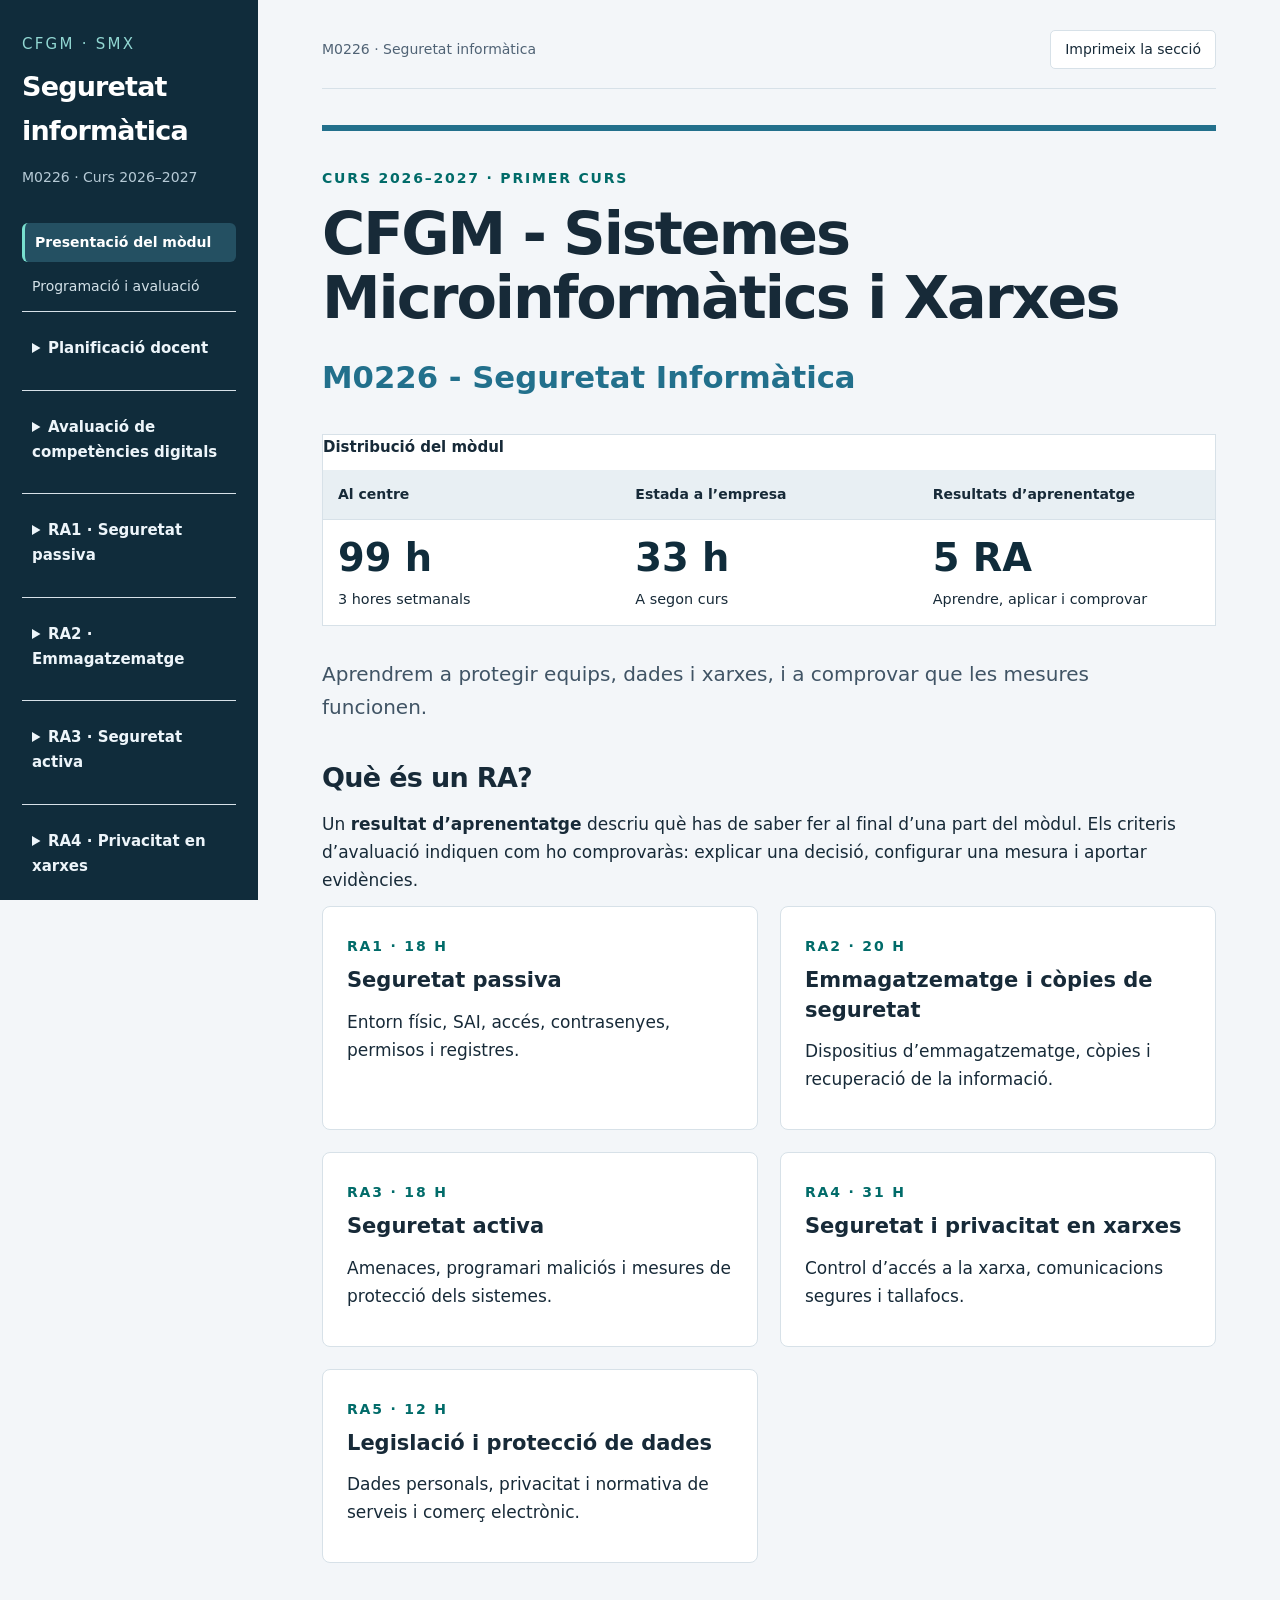
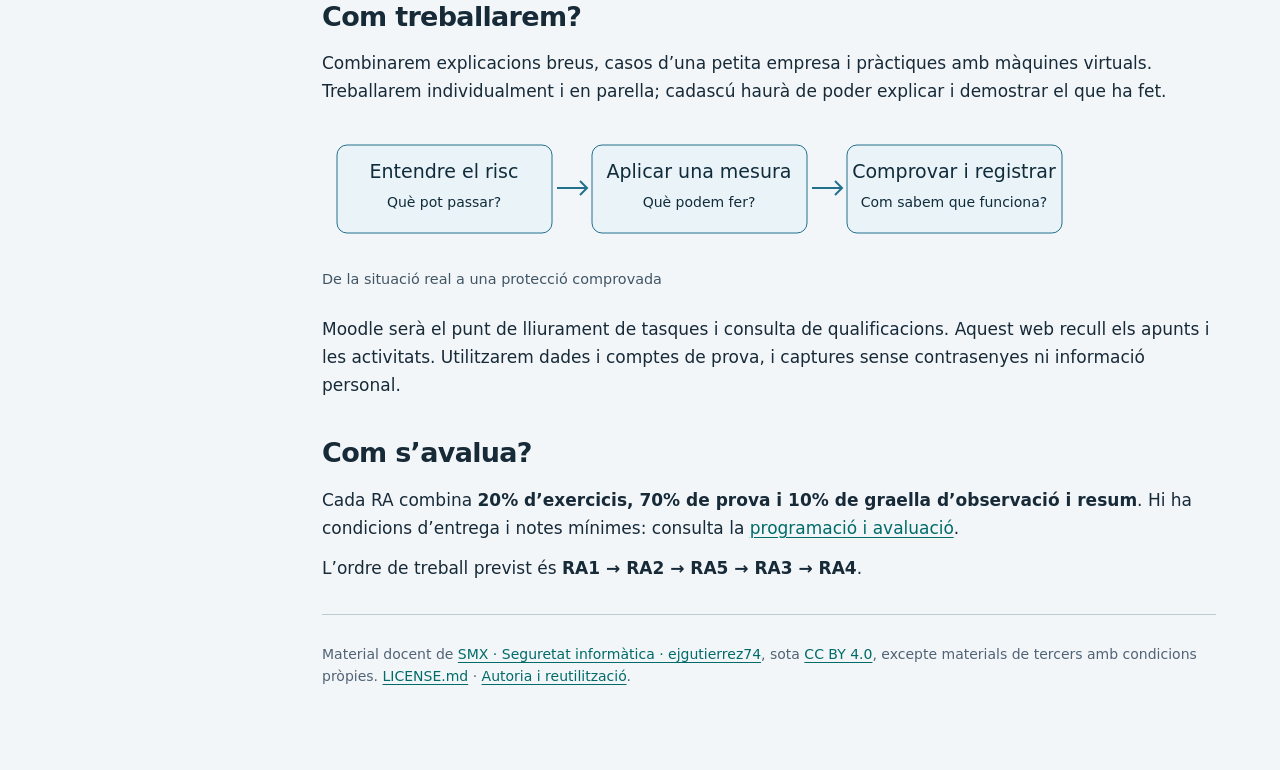
==== index.html @ c8848c9f "Portada CFGM SMX i avaluació de competències digitals amb pestanyes RA1–RA5" ====
<!doctype html>
<html lang="ca">
<head>
<meta charset="utf-8">
<meta name="viewport" content="width=device-width,initial-scale=1">
<title>M0226 · Seguretat informàtica</title>
<meta name="description" content="M0226 · Seguretat informàtica. Apunts, pràctiques i criteris del currículum actual de primer curs de CFGM SMX.">
<link rel="stylesheet" href="style.css">
<link rel="icon" href="data:image/svg+xml,%3Csvg%20xmlns='http://www.w3.org/2000/svg'%20viewBox='0%200%2064%2064'%3E%3Crect%20width='64'%20height='64'%20rx='12'%20fill='%23102c3b'/%3E%3Ctext%20x='32'%20y='43'%20text-anchor='middle'%20font-size='38'%20fill='white'%20font-family='sans-serif'%3ES%3C/text%3E%3C/svg%3E">
</head>
<body data-default-panel="inici">
<a class="skip" href="#inici">Ves al contingut</a><aside><div class="brand">CFGM · SMX<strong>Seguretat<br>informàtica</strong>
</div>
<p>M0226 · Curs 2026–2027</p>
<nav aria-label="Mòdul, resultats d’aprenentatge i continguts"><a href="#inici">Presentació del mòdul</a><a href="#programacio">Programació i avaluació</a><details id="nav-planificacio"><summary>Planificació docent</summary><div class="nav-children"><a href="#planificacio-docent">Visió general</a><a href="#planificacio-ra1">Planificació RA1 · 18 h</a><a href="#planificacio-ra2">Planificació RA2 · 20 h</a><a href="#planificacio-ra3">Planificació RA3 · 18 h</a><a href="#planificacio-ra4">Planificació RA4 · 31 h</a><a href="#planificacio-ra5">Planificació RA5 · 12 h</a></div></details><details id="nav-digital"><summary>Avaluació de competències digitals</summary><div class="nav-children"><a href="#competencia-digital">Criteris i activitats</a><a href="#competencia-digital/digital-ra1">RA1</a><a href="#competencia-digital/digital-ra2">RA2</a><a href="#competencia-digital/digital-ra3">RA3</a><a href="#competencia-digital/digital-ra4">RA4</a><a href="#competencia-digital/digital-ra5">RA5</a></div></details><details id="nav-ra1"><summary>RA1 · Seguretat passiva</summary><div class="nav-children">
<a href="ra1.html#ra1">Presentació del RA1</a><details id="nav-apunts"><summary>Apunts RA1</summary><div class="nav-children">
<a href="ra1.html#teoria">Índex dels apunts</a><a href="ra1.html#teoria/fonaments">01 Fonaments</a><a href="ra1.html#teoria/fisica">02 Entorn físic</a><a href="ra1.html#teoria/sai">03 SAI</a><a href="ra1.html#teoria/acl">04 ACL i permisos</a><a href="ra1.html#teoria/identitat">05 Identitat</a><a href="ra1.html#teoria/contrasenyes">06 Contrasenyes</a><a href="ra1.html#teoria/biometria">07 Biometria</a><a href="ra1.html#teoria/registres">08 Registres</a>
</div></details><a href="ra1.html#practiques">Pràctiques RA1</a><a href="ra1.html#avaluacio">Criteris RA1</a>
</div></details><details id="nav-ra2"><summary>RA2 · Emmagatzematge</summary><div class="nav-children"><a href="ra2.html#ra2">Presentació del RA2</a><details><summary>Apunts RA2</summary><div class="nav-children"><a href="ra2.html#ra2-apunts">Índex dels apunts</a><a href="ra2.html#ra2-apunts/r2-politica">01 Política i dispositius</a><a href="ra2.html#ra2-apunts/r2-xarxa">02 Local i en xarxa</a><a href="ra2.html#ra2-apunts/r2-raid">03 Redundància i distribució</a><a href="ra2.html#ra2-apunts/r2-copies">04 Estratègies de còpia</a><a href="ra2.html#ra2-apunts/r2-rotacio">05 Programació i rotació</a><a href="ra2.html#ra2-apunts/r2-imatges">06 Imatges i restauració</a><a href="ra2.html#ra2-apunts/r2-verificacio">07 Verificació i custòdia</a></div></details><a href="ra2.html#ra2-practiques">Pràctiques RA2</a><a href="ra2.html#ra2-criteris">Criteris RA2</a></div></details><details id="nav-ra3"><summary>RA3 · Seguretat activa</summary><div class="nav-children"><a href="ra3.html#ra3">Presentació del RA3</a><details><summary>Apunts RA3</summary><div class="nav-children"><a href="ra3.html#ra3-apunts">Índex dels apunts</a><a href="ra3.html#ra3-apunts/r3-contingencia">01 Plans de contingència</a><a href="ra3.html#ra3-apunts/r3-malware">02 Virus i malware</a><a href="ra3.html#ra3-apunts/r3-actualitzacions">03 Actualitzacions</a><a href="ra3.html#ra3-apunts/r3-autenticitat">04 Origen i autenticitat</a><a href="ra3.html#ra3-apunts/r3-antimalware">05 Protecció i desinfecció</a><a href="ra3.html#ra3-apunts/r3-recuperacio">06 Recuperació de dades</a><a href="ra3.html#ra3-apunts/r3-signatura">07 Certificats i signatura</a><a href="ra3.html#ra3-apunts/r3-incidencies">08 Documentació i incidències</a></div></details><a href="ra3.html#ra3-practiques">Pràctiques RA3</a><a href="ra3.html#ra3-criteris">Criteris RA3</a></div></details><details id="nav-ra4"><summary>RA4 · Privacitat en xarxes</summary><div class="nav-children"><a href="ra4.html#ra4">Presentació del RA4</a><details><summary>Apunts RA4</summary><div class="nav-children"><a href="ra4.html#ra4-apunts">Índex dels apunts</a><a href="ra4.html#ra4-apunts/r4-privacitat">01 Privacitat i serveis de xarxa</a><a href="ra4.html#ra4-apunts/r4-fraus">02 Enginyeria social, publicitat i correu brossa</a><a href="ra4.html#ra4-apunts/r4-cablejades">03 Protecció de xarxes cablejades</a><a href="ra4.html#ra4-apunts/r4-wifi">04 Seguretat Wi-Fi</a><a href="ra4.html#ra4-apunts/r4-identificacio">05 Certificats i signatura digital</a><a href="ra4.html#ra4-apunts/r4-tallafocs">06 Tallafocs en equips i servidors</a></div></details><a href="ra4.html#ra4-practiques">Pràctiques RA4</a><a href="ra4.html#ra4-criteris">Criteris RA4</a></div></details><details id="nav-ra5"><summary>RA5 · Legislació i dades</summary><div class="nav-children"><a href="ra5.html#ra5">Presentació del RA5</a><details><summary>Apunts RA5</summary><div class="nav-children"><a href="ra5.html#ra5-apunts">Índex dels apunts</a><a href="ra5.html#ra5-apunts/r5-dades">01 Dades personals i legislació</a><a href="ra5.html#ra5-apunts/r5-persones">02 Responsabilitats, accessos i drets</a><a href="ra5.html#ra5-apunts/r5-serveis">03 Webs, comerç i correu electrònic</a><a href="ra5.html#ra5-apunts/r5-gestio">04 Normes i gestió de la seguretat</a></div></details><a href="ra5.html#ra5-practiques">Pràctiques RA5</a><a href="ra5.html#ra5-criteris">Criteris RA5</a></div></details><a href="#professorat">Professorat · Accés privat</a><a href="#fonts">Fonts</a></nav><div class="nav-foot">M0226 · 99 h al centre + 33 h a l’empresa<br>RA1 · 18 hores<br>RA2 · 20 hores<br><br>Material de preparació docent</div></aside><main id="main"><div class="topline">
<span>M0226 · Seguretat informàtica</span><button id="print" class="print">Imprimeix la secció</button>
</div>
<section class="panel active" id="inici" data-title="Presentació del mòdul"><div class="course-cover"><p class="eyebrow">Curs 2026–2027 · Primer curs</p><h1>CFGM - Sistemes Microinformàtics i Xarxes</h1><p class="course-module">M0226 - Seguretat Informàtica</p><div class="table-wrap"><table class="course-hours"><caption>Distribució del mòdul</caption><thead><tr><th scope="col">Al centre</th><th scope="col">Estada a l’empresa</th><th scope="col">Resultats d’aprenentatge</th></tr></thead><tbody><tr><td><strong>99 h</strong><span>3 hores setmanals</span></td><td><strong>33 h</strong><span>A segon curs</span></td><td><strong>5 RA</strong><span>Aprendre, aplicar i comprovar</span></td></tr></tbody></table></div></div><p class="lead">Aprendrem a protegir equips, dades i xarxes, i a comprovar que les mesures funcionen.</p><h2>Què és un RA?</h2>
<p>Un <strong>resultat d’aprenentatge</strong> descriu què has de saber fer al final d’una part del mòdul. Els criteris d’avaluació indiquen com ho comprovaràs: explicar una decisió, configurar una mesura i aportar evidències.</p>
<div class="grid">
<a class="card ra-card" href="ra1.html#ra1"><span class="eyebrow">RA1 · 18 h</span><h3>Seguretat passiva</h3>
<p>Entorn físic, SAI, accés, contrasenyes, permisos i registres.</p></a><a class="card ra-card" href="ra2.html#ra2"><span class="eyebrow">RA2 · 20 h</span><h3>Emmagatzematge i còpies de seguretat</h3>
<p>Dispositius d’emmagatzematge, còpies i recuperació de la informació.</p></a><a class="card ra-card" href="ra3.html#ra3"><span class="eyebrow">RA3 · 18 h</span><h3>Seguretat activa</h3>
<p>Amenaces, programari maliciós i mesures de protecció dels sistemes.</p></a><a class="card ra-card" href="ra4.html#ra4"><span class="eyebrow">RA4 · 31 h</span><h3>Seguretat i privacitat en xarxes</h3>
<p>Control d’accés a la xarxa, comunicacions segures i tallafocs.</p></a><a class="card ra-card" href="ra5.html#ra5"><span class="eyebrow">RA5 · 12 h</span><h3>Legislació i protecció de dades</h3>
<p>Dades personals, privacitat i normativa de serveis i comerç electrònic.</p></a>
</div>
<h2>Com treballarem?</h2>
<p>Combinarem explicacions breus, casos d’una petita empresa i pràctiques amb màquines virtuals. Treballarem individualment i en parella; cadascú haurà de poder explicar i demostrar el que ha fet.</p>
<figure class="scheme"><svg viewbox="0 0 760 130" role="img" aria-label="De la situació real a una protecció comprovada"><title>De la situació real a una protecció comprovada</title>
<rect x="15" y="15" width="215" height="88" rx="10" fill="#eaf3f8" stroke="#22708c"></rect><text x="122" y="48" text-anchor="middle" font-size="19" fill="#102c3b">Entendre el risc</text><text x="122" y="77" text-anchor="middle" font-size="14" fill="#102c3b">Què pot passar?</text><path d="M235 58h30m-7-7 7 7-7 7" fill="none" stroke="#22708c" stroke-width="2"></path><rect x="270" y="15" width="215" height="88" rx="10" fill="#eaf3f8" stroke="#22708c"></rect><text x="377" y="48" text-anchor="middle" font-size="19" fill="#102c3b">Aplicar una mesura</text><text x="377" y="77" text-anchor="middle" font-size="14" fill="#102c3b">Què podem fer?</text><path d="M490 58h30m-7-7 7 7-7 7" fill="none" stroke="#22708c" stroke-width="2"></path><rect x="525" y="15" width="215" height="88" rx="10" fill="#eaf3f8" stroke="#22708c"></rect><text x="632" y="48" text-anchor="middle" font-size="19" fill="#102c3b">Comprovar i registrar</text><text x="632" y="77" text-anchor="middle" font-size="14" fill="#102c3b">Com sabem que funciona?</text></svg><figcaption>De la situació real a una protecció comprovada</figcaption></figure><p>Moodle serà el punt de lliurament de tasques i consulta de qualificacions. Aquest web recull els apunts i les activitats. Utilitzarem dades i comptes de prova, i captures sense contrasenyes ni informació personal.</p>
<h2>Com s’avalua?</h2>
<p>Cada RA combina <strong>20% d’exercicis, 70% de prova i 10% de graella d’observació i resum</strong>. Hi ha condicions d’entrega i notes mínimes: consulta la <a href="#programacio">programació i avaluació</a>.</p>
<p>L’ordre de treball previst és <strong>RA1 → RA2 → RA5 → RA3 → RA4</strong>.</p></section><section class="panel" id="programacio" data-title="Programació i avaluació"><div class="eyebrow">M0226 · Seguretat informàtica</div>
<h1>Programació i avaluació</h1>
<p class="lead">Guia de funcionament i avaluació del curs 2026–2027, basada en la programació facilitada pel professorat.</p>
<p class="notice"><strong>Ordre de realització del mòdul:</strong> RA1 → RA2 → RA5 → RA3 → RA4.</p><h2>Distribució del mòdul</h2>
<div class="table-wrap"><table>
<thead><tr>
<th>RA</th>
<th>Contingut</th>
<th>Hores al centre</th>
</tr></thead>
<tbody>
<tr>
<td>RA1</td>
<td>Seguretat passiva</td>
<td>18</td>
</tr>
<tr>
<td>RA2</td>
<td>Emmagatzematge i còpies de seguretat</td>
<td>20</td>
</tr>
<tr>
<td>RA3</td>
<td>Seguretat activa</td>
<td>18</td>
</tr>
<tr>
<td>RA4</td>
<td>Seguretat i privacitat en xarxes</td>
<td>31</td>
</tr>
<tr>
<td>RA5</td>
<td>Legislació i protecció de dades</td>
<td>12</td>
</tr>
</tbody>
</table></div>
<p>Total: <strong>99 hores al centre + 33 hores a l’empresa = 132 hores</strong>.</p>
<div id="programacio-ra-curriculum"><h2>Resultats d’aprenentatge, criteris d’avaluació i continguts</h2><p>Selecciona un RA per consultar-ne el nom complet, els criteris d’avaluació i els continguts. Es mostra un RA cada vegada.</p><div class="toc" role="tablist" aria-label="Resultat d’aprenentatge"><a href="#programacio/programacio-ra1" id="programacio-tab-ra1" role="tab" aria-controls="programacio-ra1" aria-selected="true">RA1</a><a href="#programacio/programacio-ra2" id="programacio-tab-ra2" role="tab" aria-controls="programacio-ra2" aria-selected="false">RA2</a><a href="#programacio/programacio-ra3" id="programacio-tab-ra3" role="tab" aria-controls="programacio-ra3" aria-selected="false">RA3</a><a href="#programacio/programacio-ra4" id="programacio-tab-ra4" role="tab" aria-controls="programacio-ra4" aria-selected="false">RA4</a><a href="#programacio/programacio-ra5" id="programacio-tab-ra5" role="tab" aria-controls="programacio-ra5" aria-selected="false">RA5</a></div><article id="programacio-ra1" role="tabpanel" aria-labelledby="programacio-tab-ra1"><h3>RA1. Aplica mesures de seguretat passiva en sistemes informàtics descrivint característiques d'entorns i relacionant-les amb les seves necessitats.</h3><h4>Criteris d’avaluació</h4><ol class="ca-letter-list"><li><strong>1.a </strong>Valora la importància de mantenir la informació segura.</li><li><strong>1.b </strong>Descriu les diferències entre seguretat física i lògica.</li><li><strong>1.c </strong>Defineix les característiques de la ubicació física i condicions ambientals dels equips i servidors.</li><li><strong>1.d </strong>Identifica la necessitat de protegir físicament els sistemes informàtics.</li><li><strong>1.e </strong>Verifica el funcionament dels sistemes d'alimentació ininterrompuda.</li><li><strong>1.f </strong>Selecciona els punts d'aplicació dels sistemes d'alimentació ininterrompuda.</li><li><strong>1.g </strong>Esquematitza les característiques d'una política de seguretat basada en llistes de control d'accés.</li><li><strong>1.h </strong>Valora la importància d'establir una política de contrasenyes.</li><li><strong>1.i </strong>Valora els avantatges que suposa la utilització de sistemes biomètrics.</li><li class="digital-ca"><strong>*1.k · Aplica els procediments establerts en la competència digital A4C1 (4.1 Protegir els dispositius)</strong> utilitzant els equipaments, eines i aplicacions informàtiques adients, amb criteris de qualitat.</li><li class="digital-ca"><strong>*1.l · Aplica els procediments establerts en la competència digital A4C2 (4.2 Protegir les dades personals i la privacitat)</strong> utilitzant els equipaments, eines i aplicacions informàtiques adients, amb criteris de qualitat.</li></ol><h4>Continguts</h4><p><strong>1.Aplicació de mesures de seguretat passiva:</strong></p><ul class="curriculum-contents"><li>1.1 Ubicació física i condicions ambientals dels equips i servidors.</li><li>1.2 Protecció física dels sistemes informàtics.</li><li>1.3 Els sistemes d’alimentació ininterrompuda.</li><li>1.4 Aplicació dels sistemes d’alimentació ininterrompuda.</li><li>1.5 Polítiques de seguretat basades en llistes de control d’accés.</li><li>1.6 Polítiques de contrasenyes; sistemes biomètrics.</li><li>1.7 Mecanismes de seguretat d’accés al sistema.</li><li>1.8 Permisos i drets d’usuaris.</li><li>1.9 Gestió de l’inventari dels registres d’usuaris, incidències i alarmes.</li></ul></article><article id="programacio-ra2" hidden="hidden" role="tabpanel" aria-labelledby="programacio-tab-ra2"><h3>RA2. Gestiona dispositius d'emmagatzematge descrivint els procediments efectuats i aplicant tècniques per assegurar la integritat de la informació.</h3><h4>Criteris d’avaluació</h4><ol class="ca-letter-list"><li><strong>2.a </strong>Interpreta la documentació tècnica relativa a la política d'emmagatzematge.</li><li><strong>2.b </strong>Té en compte factors inherents a l'emmagatzematge de la informació (rendiment, disponibilitat, accessibilitat, entre d’altres)..</li><li><strong>2.c </strong>Classifica i enumera els principals mètodes d'emmagatzematge inclosos els sistemes d'emmagatzematge en xarxa.</li><li><strong>2.d </strong>Descriu les tecnologies d'emmagatzematge redundant i distribuït.</li><li><strong>2.e </strong>Selecciona estratègies per a la realització de còpies de seguretat.</li><li><strong>2.f </strong>Té en compte la freqüència i l'esquema de rotació.</li><li><strong>2.g </strong>Realitza còpies de seguretat amb diferents estratègies.</li><li><strong>2.h </strong>Identifica les característiques dels mitjans d'emmagatzematge remots i extraïbles.</li><li><strong>2.i </strong>Utilitza mitjans d'emmagatzematge remots i extraïbles.</li><li><strong>2.j </strong>Crea i restaura imatges de suport de sistemes en funcionament.</li><li class="digital-ca"><strong>*2.k · Aplica els procediments establerts en la competència digital A3C3 (3.3 Copyright i llicències)</strong> utilitzant els equipaments, eines i aplicacions informàtiques adients, amb criteris de qualitat</li></ol><h4>Continguts</h4><p><strong>2. Gestió de dispositius d’emmagatzematge</strong></p><ul class="curriculum-contents"><li>2.1 Emmagatzematge de la informació: paràmetres de configuració, rendiment, disponibilitat, accessibilitat.</li><li>2.2 Mètodes d’emmagatzematge locals i en xarxa.</li><li>2.3 Tecnologies d’emmagatzematge redundant i distribuït.</li><li>2.4 Programació temporal de còpies de seguretat seguint esquemes de rotació.</li><li>2.5 Realització de còpies de seguretat seguint diverses estratègies.</li><li>2.6 Utilització de suports d’emmagatzematge remots i extraïbles.</li><li>2.7 Creació i restauració de còpies de seguretat.</li><li>2.8 Aplicació de procediments de mesura de rendiment, de verificació i de detecció d’anomalies.</li><li>2.9 Custòdia de suports d’emmagatzematge.</li></ul></article><article id="programacio-ra3" hidden="hidden" role="tabpanel" aria-labelledby="programacio-tab-ra3"><h3>RA3. Aplica mecanismes de seguretat activa descrivint-ne les característiques i relacionant-les amb les necessitats d'ús del sistema informàtic.</h3><h4>Criteris d’avaluació</h4><ol class="ca-letter-list"><li><strong>3.a </strong>Segueix plans de contingència per actuar davant fallades de seguretat.</li><li><strong>3.b </strong>Classifica els principals tipus de programari maliciós.</li><li><strong>3.c </strong>Realitza actualitzacions periòdiques dels sistemes per a corregir possibles vulnerabilitats.</li><li><strong>3.d </strong>Verifica l'origen i l'autenticitat de les aplicacions que s'instal·len en els sistemes.</li><li><strong>3.e </strong>Instal·la, prova i actualitza aplicacions específiques per a la detecció i eliminació de programari maliciós.</li><li><strong>3.f </strong>Aplica tècniques de recuperació de dades.</li><li class="digital-ca"><strong>*3.g · Aplica els procediments establerts en la competència digital A2C3 (2.3 Compromís ciutadà en tecnologies digitals)</strong> utilitzant els equipaments, eines i aplicacions informàtiques adients, amb criteris de qualitat.</li></ol><h4>Continguts</h4><p><strong>3. Aplicació de mecanismes de seguretat activa</strong></p><ul class="curriculum-contents"><li>3.1 Fallades de seguretat: plans de contingència.</li><li>3.2 Virus i programes maliciosos.</li><li>3.3 Utilització de mecanismes per a la verificació de l’origen i l’autenticitat d’aplicacions.</li><li>3.4 Instal·lació, prova, utilització, actualització i automatització d’eines per a la protecció i desinfecció contra programari maliciós.</li><li>3.5 Utilització de tècniques de recuperació de dades.</li><li>3.6 Sistemes d’identificació: signatura electrònica, certificat digital.</li><li>3.7 Obtenció d’identificacions digitals; utilització de signatura electrònica, especialment en documents i de missatgeria electrònica, seguint la documentació que descriu els procediments.</li><li>3.8 Interpretació i utilització com a ajuda de documentació tècnica.</li><li>3.9 Detecció i resolució d’incidències seguint les instruccions pertinents.</li><li>3.10 Documentació de les incidències de seguretat.</li></ul></article><article id="programacio-ra4" hidden="hidden" role="tabpanel" aria-labelledby="programacio-tab-ra4"><h3>RA4. Assegura la privadesa de la informació transmesa en xarxes informàtiques descrivint vulnerabilitats i instal·lant programari específic.</h3><h4>Criteris d’avaluació</h4><ol class="ca-letter-list"><li><strong>4.a </strong>Identifica la necessitat d'inventariar i controlar els serveis de xarxa.</li><li><strong>4.b </strong>Contrasta la incidència de les tècniques d'enginyeria social en els fraus informàtics i robatoris d'informació.</li><li><strong>4.c </strong>Dedueix la importància de minimitzar el volum de trànsit generat per la publicitat i el correu brossa.</li><li><strong>4.d </strong>Aplica mesures per evitar el monitoratge de xarxes cablejades.</li><li><strong>4.e </strong>Classifica i valora les propietats de seguretat dels protocols usats en xarxes sense fils.</li><li><strong>4.f </strong>Descriu sistemes d'identificació com la signatura electrònica, certificat digital, entre altres.</li><li><strong>4.g </strong>Utilitza sistemes d'identificació com la signatura electrònica, certificat digital, entre altres.</li><li><strong>4.h </strong>Instal·la i configura un tallafocs en un equip o servidor.</li></ol><h4>Continguts</h4><p><strong>4. Assegurament de la privacitat:</strong></p><ul class="curriculum-contents"><li>4.1 Mètodes per a assegurar la privacitat de la informació transmesa.</li><li>4.2 Fraus informàtics i robatoris d'informació.</li><li>4.3 Control del monitoratge en xarxes cablejades.</li><li>4.4 Seguretat en xarxes sense fils.</li><li>4.5 Sistemes d'identificació: signatura electrònica, certificats digitals i altres.</li><li>4.6 Tallafocs en equips i servidors.</li></ul></article><article id="programacio-ra5" hidden="hidden" role="tabpanel" aria-labelledby="programacio-tab-ra5"><h3>RA5. Reconeix la legislació i normativa sobre seguretat i protecció de dades analitzant-ne les repercussions de l’incompliment.</h3><h4>Criteris d’avaluació</h4><ol class="ca-letter-list"><li><strong>5.a </strong>Descriu la legislació sobre protecció de dades de caràcter personal.</li><li><strong>5.b </strong>Determina la necessitat de controlar l'accés a la informació personal emmagatzemada.</li><li><strong>5.c </strong>Identifica les figures legals que intervenen en el tractament i manteniment dels fitxers de dades.</li><li><strong>5.d </strong>Contrasta l'obligació de posar a disposició de les persones les dades personals que els concerneixen.</li><li><strong>5.e </strong>Descriu la legislació actual sobre els serveis de la societat de la informació i comerç electrònic.</li><li><strong>5.f </strong>Contrasta les normes sobre gestió de seguretat de la informació.</li><li class="digital-ca"><strong>*5.g · Aplica els procediments establerts en la competència digital A2C5 (2.5 Netiquette)</strong> utilitzant els equipaments, eines i aplicacions informàtiques adients, amb criteris de qualitat.</li><li class="digital-ca"><strong>*5.h · Aplica els procediments establerts en la competència digital A2C6 (2.6 Gestió de la identitat digital)</strong> utilitzant els equipaments, eines i aplicacions informàtiques adients, amb criteris de qualitat.</li></ol><h4>Continguts</h4><p><strong>5. Compliment de la legislació i de les normes sobre seguretat:</strong></p><ul class="curriculum-contents"><li>5.1 Legislació sobre protecció de dades.</li><li>5.2 Legislació sobre els serveis de la societat de la informació i correu electrònic.</li></ul></article><p class="small">Els criteris marcats amb * corresponen a competències digitals de centre. Consulta també <a href="#competencia-digital">Avaluació de competències digitals</a>.</p></div><div id="programacio-competencies-digitals"><h2>Avaluació de competències digitals</h2><p>Aquestes activitats serveixen per avaluar les competències digitals dels alumnes. Els criteris amb * es mantenen dins de cada RA i es recullen també aquí per explicar quin aspecte de la competència digital treballem.</p><div class="digital-criterion"><p><strong>*1.k · Aplica els procediments establerts en la competència digital A4C1 (4.1 Protegir els dispositius)</strong> utilitzant els equipaments, eines i aplicacions informàtiques adients, amb criteris de qualitat.</p><p>Treballem i avaluem la competència digital <strong>4.1 Protegir els dispositius</strong>.</p></div><div class="digital-criterion"><p><strong>*1.l · Aplica els procediments establerts en la competència digital A4C2 (4.2 Protegir les dades personals i la privacitat)</strong> utilitzant els equipaments, eines i aplicacions informàtiques adients, amb criteris de qualitat.</p><p>Treballem i avaluem la competència digital <strong>4.2 Protegir les dades personals i la privacitat</strong>.</p></div><div class="digital-criterion"><p><strong>*2.k · Aplica els procediments establerts en la competència digital A3C3 (3.3 Copyright i llicències)</strong> utilitzant els equipaments, eines i aplicacions informàtiques adients, amb criteris de qualitat</p><p>Treballem i avaluem la competència digital <strong>3.3 Copyright i llicències</strong>.</p></div><div class="digital-criterion"><p><strong>*3.g · Aplica els procediments establerts en la competència digital A2C3 (2.3 Compromís ciutadà en tecnologies digitals)</strong> utilitzant els equipaments, eines i aplicacions informàtiques adients, amb criteris de qualitat.</p><p>Treballem i avaluem la competència digital <strong>2.3 Compromís ciutadà en tecnologies digitals</strong>.</p></div><div class="digital-criterion"><p><strong>*5.g · Aplica els procediments establerts en la competència digital A2C5 (2.5 Netiquette)</strong> utilitzant els equipaments, eines i aplicacions informàtiques adients, amb criteris de qualitat.</p><p>Treballem i avaluem la competència digital <strong>2.5 Netiquette</strong>.</p></div><div class="digital-criterion"><p><strong>*5.h · Aplica els procediments establerts en la competència digital A2C6 (2.6 Gestió de la identitat digital)</strong> utilitzant els equipaments, eines i aplicacions informàtiques adients, amb criteris de qualitat.</p><p>Treballem i avaluem la competència digital <strong>2.6 Gestió de la identitat digital</strong>.</p></div><p>Consulta les <a href="#competencia-digital">activitats, els lliuraments i les evidències de competència digital</a>.</p></div><h2>Qualificació de cada RA</h2>
<div class="table-wrap"><table>
<thead><tr>
<th>Instrument</th>
<th>Pes</th>
<th>Què inclou</th>
</tr></thead>
<tbody>
<tr>
<td>Pt · Exercicis</td>
<td>20%</td>
<td>Recull de treballs teòrics i pràctics; tots amb el mateix pes dins Pt.</td>
</tr>
<tr>
<td>Pe · Prova</td>
<td>70%</td>
<td>Prova escrita o escrita-pràctica del RA.</td>
</tr>
<tr>
<td>Gr · Graella i resum</td>
<td>10%</td>
<td>Observació del treball i resum-esquema manuscrit.</td>
</tr>
</tbody>
</table></div>
<div class="formula">Nota del RA = 0,20 × Pt + 0,70 × Pe + 0,10 × Gr</div>
<h3>Condicions per aprovar</h3>
<ul>
<li>La nota del RA ha de ser igual o superior a <strong>5</strong>.</li>
<li>La prova Pe ha de tenir una nota mínima de <strong>4</strong>. Si és inferior, la nota del RA és la mitjana calculada amb un màxim de 4.</li>
<li>
<strong>Totes les tasques són obligatòries.</strong> Si falta qualsevol tasca, la nota màxima del RA és 4.</li>
<li>Els retards injustificats repercuteixen en la graella d’observació.</li>
</ul>
<h3>Resum abans de l’examen</h3>
<p>Per poder fer la prova, cal lliurar abans o el mateix dia un resum-esquema <strong>fet a mà</strong>: com a mínim una cara d’un full i com a màxim les dues cares. El lliurament no implica que es pugui consultar durant l’examen.</p>
<h3>Dos exemples de nota</h3>
<p>Amb Pt = 8, Pe = 6 i Gr = 7: 1,6 + 4,2 + 0,7 = <strong>6,5</strong>, si s’han lliurat totes les tasques. Amb Pt = 9, Pe = 3 i Gr = 9: la mitjana seria 4,8, però la nota queda en <strong>4</strong> perquè Pe és inferior a 4.</p>
<h3>Treball propi</h3>
<p>Les còpies parcials o totals, inclòs l’ús d’IA sense autorització expressa del docent, fan que l’activitat no se superi, d’acord amb la programació. Cal poder explicar els procediments i els resultats lliurats.</p>
<div id="programacio-notes-modul"><h2>Nota final i nota provisional del mòdul</h2><h3>Nota final del mòdul</h3><p class="small">Q significa qualificació; Q<sub>empresa</sub> és la nota de l’estada a l’empresa.</p><p>La nota final incorpora els cinc RA i l’estada a l’empresa, que es farà a <strong>segon curs</strong>. Per superar el mòdul cal tenir <strong>tots els RA i l’estada a l’empresa aprovats per separat</strong>.</p><div class="grade-equation"><math xmlns="http://www.w3.org/1998/Math/MathML" display="block" aria-label="Nota final del mòdul"><mrow><msub><mi>Q</mi><mtext>final</mtext></msub><mo>=</mo><mrow><mrow><mo>(</mo><mn>0,15</mn><mo>×</mo><msub><mi>RA</mi><mn>1</mn></msub><mo>)</mo></mrow><mo>+</mo><mrow><mo>(</mo><mn>0,15</mn><mo>×</mo><msub><mi>RA</mi><mn>2</mn></msub><mo>)</mo></mrow><mo>+</mo><mrow><mo>(</mo><mn>0,15</mn><mo>×</mo><msub><mi>RA</mi><mn>3</mn></msub><mo>)</mo></mrow><mo>+</mo><mrow><mo>(</mo><mn>0,30</mn><mo>×</mo><msub><mi>RA</mi><mn>4</mn></msub><mo>)</mo></mrow><mo>+</mo><mrow><mo>(</mo><mn>0,15</mn><mo>×</mo><msub><mi>RA</mi><mn>5</mn></msub><mo>)</mo></mrow></mrow><mo>+</mo><mrow><mo>(</mo><mn>0,10</mn><mo>×</mo><msub><mi>Q</mi><mtext>empresa</mtext></msub><mo>)</mo></mrow></mrow></math></div><h3>Nota provisional: tots els RA aprovats i pendent de la nota d’empresa</h3><p>Quan s’han aprovat els cinc RA i encara falta la nota de l’estada a l’empresa de segon curs, es facilita una <strong>nota provisional</strong> calculada només amb els RA. Els pesos dels RA sumen el 90%; per expressar aquesta nota sobre 10, es multiplica la suma ponderada per <strong>10/9</strong>.</p><div class="grade-equation"><math xmlns="http://www.w3.org/1998/Math/MathML" display="block" aria-label="Nota provisional del mòdul"><mrow><msub><mi>Q</mi><mtext>provisional</mtext></msub><mo>=</mo><mo>[</mo><mrow><mrow><mo>(</mo><mn>0,15</mn><mo>×</mo><msub><mi>RA</mi><mn>1</mn></msub><mo>)</mo></mrow><mo>+</mo><mrow><mo>(</mo><mn>0,15</mn><mo>×</mo><msub><mi>RA</mi><mn>2</mn></msub><mo>)</mo></mrow><mo>+</mo><mrow><mo>(</mo><mn>0,15</mn><mo>×</mo><msub><mi>RA</mi><mn>3</mn></msub><mo>)</mo></mrow><mo>+</mo><mrow><mo>(</mo><mn>0,30</mn><mo>×</mo><msub><mi>RA</mi><mn>4</mn></msub><mo>)</mo></mrow><mo>+</mo><mrow><mo>(</mo><mn>0,15</mn><mo>×</mo><msub><mi>RA</mi><mn>5</mn></msub><mo>)</mo></mrow></mrow><mo>]</mo><mo>×</mo><mfrac><mn>10</mn><mn>9</mn></mfrac></mrow></math></div><p>Aquesta nota és provisional fins que es disposi de la qualificació de l’estada a l’empresa. Si algun RA està suspès, no es compleix la condició per aplicar aquesta nota provisional.</p><p><strong>Exemple:</strong> si la nota de cadascun dels cinc RA és 7, la suma ponderada és 6,3 i la nota provisional és 6,3 × 10/9 = <strong>7</strong>. Si posteriorment la nota d’empresa és 8, la nota final és 6,3 + 0,10 × 8 = <strong>7,1</strong>.</p></div><div id="programacio-recuperacio"><h2>Recuperació · segona convocatòria</h2><p>Si no se supera el mòdul en primera convocatòria perquè hi ha algun RA suspès, es té dret a una segona convocatòria. Segons la programació, consisteix en una prova per cada RA del mòdul, <strong>per tots els RA</strong>, i cal superar-los tots.</p><div class="notice amber"><h3>Treballs previs: requisit per poder fer l’examen</h3><p><strong>El professor pot encarregar treballs o activitats com a requisit previ per presentar-se a l’examen de recuperació de qualsevol RA.</strong> Els comunicarà amb suficient antelació. Si els estableix, és indispensable <strong>lliurar-los amb criteris de qualitat i que el docent els validi</strong> per poder fer l’examen.</p><p>Per tant, quan s’hagin encarregat aquestes tasques prèvies, no n’hi ha prou de presentar-se el dia de la prova: cal haver complert aquest requisit.</p></div><p>La recuperació es farà en el període establert pel centre. En el càlcul de la nota del mòdul es manté la mateixa proporció de notes dels RA que a la convocatòria ordinària.</p></div></section>

<section class="panel" id="fonts" data-title="Fonts i adaptació"><div class="eyebrow">Origen i criteri editorial</div>
<h1>De l’antiga UF1 al RA1.</h1>
<p class="lead">Adaptació original basada en els deu PowerPoint aportats, el RA i els criteris facilitats i la taula de sessions del docent.</p>
<h2>Materials aportats</h2>
<p>Arxiu <strong>M6UF1.zip</strong>: deu presentacions amb atribució interna al professor Carles Franquesa. S’han revisat els textos de les diapositives. La teoria d’aquest espai està reescrita i reorganitzada; no reprodueix les presentacions íntegres.</p>
<div class="table-wrap"><table class="">
<thead><tr>
<th>Material de la UF1</th>
<th>Ús al RA1</th>
</tr></thead>
<tbody>
<tr>
<td>h0 · Presentació del mòdul</td>
<td>Només context. S’han substituït les UF i durades antigues pel RA i les 18 hores facilitats.</td>
</tr>
<tr>
<td>h1 · Introducció</td>
<td>Fonaments, CID, amenaces i riscos.</td>
</tr>
<tr>
<td>h2 · Seguretat física</td>
<td>Entorn, protecció i casos de CPD.</td>
</tr>
<tr>
<td>h3 · CPD i SAI</td>
<td>Ubicació, infraestructura i funcionament del SAI.</td>
</tr>
<tr>
<td>h4 · SAI (2)</td>
<td>Dimensionament i exercicis, amb càlculs reformulats.</td>
</tr>
<tr>
<td>h6 · Encriptació</td>
<td>Només distinció entre xifrat i hash vinculada a la protecció. Criptografia avançada fora del temps nuclear del RA1.</td>
</tr>
<tr>
<td>h7 · Biometria</td>
<td>Comparació, errors i privacitat, amb actualització del tractament jurídic.</td>
</tr>
<tr>
<td>h8 · Certificats i signatura</td>
<td>Ampliació opcional fora de les 18 hores i de la prova proposada.</td>
</tr>
<tr>
<td>h9 · Control d’accés</td>
<td>Subjectes, recursos, matriu, permisos i grups.</td>
</tr>
<tr>
<td>h10 · ACL</td>
<td>Pràctiques getfacl/setfacl i verificació de permisos.</td>
</tr>
</tbody>
</table></div>
<h2>Ajustos tècnics rellevants</h2>
<ul>
<li>En corrent altern, V × I dona VA; per obtenir W també cal el factor de potència. La selecció d’un SAI comprova W i VA, i l’autonomia es consulta o es mesura per separat.</li>
<li>Una topologia online no garanteix més autonomia. El temps de commutació s’interpreta segons el mode de funcionament.</li>
<li>Els marges i les condicions ambientals dels exemples són hipòtesis didàctiques. No es presenten com a normes universals.</li>
<li>Un hash no és un xifrat reversible, i una autenticació biomètrica fallida no autentica l’usuari.</li>
<li>La biometria requereix analitzar necessitat, proporcionalitat i legitimació; no n’hi ha prou amb un consentiment signat.</li>
<li>Les ACL es comproven amb el compte destinatari i es tenen en compte els permisos dels directoris pare.</li>
</ul>
<h2>Referència de teoria indicada</h2>
<p>El document <a href="https://es.scribd.com/document/672440986/SMX-M6-UF1-1-Introduccio-a-la-seguretat">SMX M6 UF1 · Introducció a la seguretat, a Scribd</a> no ha estat accessible durant la preparació. No s’ha utilitzat com a font llegida ni es pot garantir que aquests apunts reprodueixin el seu estil exacte.</p>
<h2>Fonts tècniques consultades</h2>
<ul class="linklist">
<li>
<a href="https://pages.nist.gov/800-63-4/sp800-63b.html">NIST SP 800-63B-4 · Authentication and Authenticator Management</a>. Política de contrasenyes i factors d’autenticació.</li>
<li>
<a href="https://www.aepd.es/guias/guia-control-presencia-biometrico.pdf">AEPD · Guia de control de presència mitjançant sistemes biomètrics</a>. Necessitat, proporcionalitat i protecció de dades.</li>
<li>
<a href="https://www.se.com/us/en/faqs/FA158812/">Schneider Electric / APC · Protecció d’impressores làser</a>. Compatibilitat i pics de consum.</li>
<li>
<a href="https://man7.org/linux/man-pages/man5/acl.5.html">Linux manual · acl(5)</a>. Màscara, herència i permisos efectius.</li>
<li>
<a href="https://learn.microsoft.com/en-us/previous-versions/windows/it-pro/windows-10/security/threat-protection/auditing/event-4625">Microsoft Learn · Esdeveniment 4625</a>. Interpretació d’inicis de sessió fallits.</li>
</ul>
<p class="small">Els criteris, continguts i la distribució base provenen de la taula actual facilitada pel docent. Les eines de laboratori requereixen preparació prèvia. Les antigues UF només són suport.</p><div id="fonts-ra2"><h2>RA2 · Adaptació de M6Uf2.zip</h2><p>Apunts elaborats a partir de les cinc presentacions aportades, amb atribució interna al professor Carles Franquesa, curs 2023–2024: h1 Gestió de dispositius; h2 Estratègies d’emmagatzematge; h3 Emmagatzematge local; h4 Emmagatzematge en xarxa; h5 Estratègies en còpies de seguretat. El contingut s’ha reescrit i organitzat segons el RA2 i els criteris facilitats, en 20 hores.</p><p>Es mantenen els pesos del mòdul i les 20 hores de la taula actual. La competència A3C3 es valida en una activitat independent del centre.</p><p>S’han corregit les classificacions de DAS, NAS i SAN, les generalitzacions sobre capacitat i la confusió entre redundància i còpia. Les particions del mateix disc no ofereixen independència física. La velocitat real s’ha de mesurar i no es dedueix del ping.</p><p>Referències complementàries: <a href="https://www.gnu.org/software/tar/manual/html_section/Incremental-Dumps.html">GNU tar · Còpies incrementals</a>, <a href="https://learn.microsoft.com/en-us/windows-server/storage/file-server/volume-shadow-copy-service">Microsoft · VSS</a>, <a href="https://creativecommons.org/share-your-work/cclicenses/">Creative Commons · Llicències</a>. Adaptació del RA2: 16/09/2026.</p></div><div><h2>Prioritat curricular i adaptació</h2><p>La taula actual de RA1 i RA2 facilitada pel docent és la referència principal per al contingut i l’avaluació. Les presentacions de les antigues UF serveixen de suport. RAID 6/10 i GNU tar queden com a ampliació opcional. LVM, mdadm, rsync, cron i Clonezilla formen part del recorregut de la taula actual. Els criteris amb asterisc es treballen independentment del mòdul.</p></div><div><h2>RA3 · Fonts i adaptació</h2><p>La programació actual és prioritària: 18 hores, criteris 3.a–3.f, *3.g i continguts 3.1–3.10. La referència temàtica és l’antiga <strong>UF4 · Seguretat activa</strong>: document IOC de Josep Pons Carrió i vuit presentacions de Carles Franquesa (curs 2023–2024), aportades a <code>M6UF4(2).zip</code>. El material complementari de signatura és de Tomás García-Merás / atSistemas.</p><p>S’han revisat contingència, recuperació, alarmes, antivirus, característiques del malware i protecció. Es mantenen les actualitzacions periòdiques exigides pel criteri 3.c. S’han substituït les referències a WGA/OGA i MD5 per verificacions de font, SHA-256 i signatures; el programari lliure també pot estar signat. No es promet recuperació garantida ni immunitat de cap sistema operatiu. Les signatures i els certificats es conserven perquè figuren als continguts actuals 3.6–3.7.</p><p>Documentació de suport: ClamAV, CGSecurity, GnuPG, Thunderbird i INCIBE, enllaçada als apunts. La UF3 de legislació correspon a RA5.</p></div><div id="llicencia"><h2>Llicència i reutilització</h2><p>El material docent propi d’aquest projecte es comparteix amb <a rel="license" href="https://creativecommons.org/licenses/by/4.0/deed.ca">Creative Commons Reconeixement 4.0 Internacional (CC BY 4.0)</a>, segons la llicència indicada al <a href="https://github.com/ejgutierrez74/smx-seguretat-informatica/blob/a850f37bd72888fe9e8c61b226cece54fc98d5ca/LICENSE.md">repositori</a>.</p><p>Pots compartir-lo i adaptar-lo, també amb finalitats comercials, reconeixent l’autoria, enllaçant la llicència i indicant els canvis. Conserva les atribucions dels materials de tercers: la llicència del projecte no substitueix les seves condicions.</p><p>Model d’atribució: «Adaptat de SMX · Seguretat informàtica, projecte ejgutierrez74, CC BY 4.0. Font: https://github.com/ejgutierrez74/smx-seguretat-informatica. Canvis: [descriu les modificacions]». Les fonts de les presentacions de referència s’identifiquen en aquesta pàgina.</p></div><div><h2>RA4 · Referències i adaptació</h2><p>Referència principal de suport: <strong>UF5 · Tallafocs i monitoratge de xarxes</strong>, document IOC d’Ivan Basart Carrillo i Jordi Prats Català (<code>fp_smx_m06_u5_pdfindex.pdf</code>), i nou presentacions h1–h9 de Carles Franquesa, curs 2023–2024 (<code>m6uf5.zip</code>). S’han contrastat inventari, enginyeria social, correu brossa, xarxes cablejades, Wi-Fi, monitoratge i filtratge.</p><p>Prevalen els vuit criteris 4.a–4.h, els continguts 4.1–4.6 i les 31 hores de la programació actual: AEA8 (15 h) i AEA9 (16 h). Identificació i signatura continuen al contingut 4.5 i als criteris 4.f–4.g, encara que l’antiga UF5 no els desenvolupi. IDS/IPS, SNMP i NAT són suport conceptual, sense afegir criteris ni exigir instal·lar totes les eines antigues.</p><p>S’han actualitzat WPA/TKIP, WEP i SSL; no es presenten les MAC com a identitats impossibles de suplantar ni SNMPv3 com a xifrat automàtic. No es traslladen percentatges històrics de spam, versions antigues de programari ni la ponderació 40/50/10 de la UF5. Els apunts i esquemes són una adaptació pròpia; es conserven les atribucions dels materials de referència.</p><p>Fonts tècniques: <a href="https://documentation.ubuntu.com/server/how-to/security/firewalls/">Ubuntu · Tallafocs</a>, <a href="https://www.wireshark.org/docs/wsug_html_chunked/">Wireshark</a>, <a href="https://support.apple.com/en-us/102766">Configuració segura de Wi-Fi</a>, <a href="https://www.rfc-editor.org/rfc/rfc3414">RFC 3414 · SNMPv3</a>, FNMT i AutoFirma. Referències contrastades el 20/09/2026.</p></div><div><h2>RA5 · Fonts i adaptació</h2><p>Referències facilitades: IOC, «Legislació de seguretat i protecció de dades», de Miquel Colobran Huguet i Josep Ma. Arqués Soldevila, especialment apartats 2.1–2.4; i set presentacions de Carles Franquesa de l’antiga UF3, dins n6uf3.zip. Els exemples i esquemes del RA5 s’han redactat per a aquest site.</p><p>La UF3 és la referència temàtica adequada. S’han actualitzat les distincions entre accés i portabilitat, les condicions de notificació de bretxes i l’obligatorietat del DPD. Les antigues hores, ponderacions, penes i eines no determinen aquest RA. Referències oficials consultades el 19/09/2026: RGPD, LOPDGDD, LSSI-CE, AEPD, ISO/IEC 27001 i ENS, enllaçades als apunts.</p></div><div><h2>Correspondència entre RA i antigues UF</h2><div class="table-wrap"><table><thead><tr><th scope="col">RA actual</th><th scope="col">Material de referència</th><th scope="col">Tema</th></tr></thead><tbody><tr><td>RA1</td><td>UF1</td><td>Seguretat passiva</td></tr><tr><td>RA2</td><td>UF2</td><td>Emmagatzematge i còpies de seguretat</td></tr><tr><td>RA3</td><td>UF4</td><td>Seguretat activa</td></tr><tr><td>RA4</td><td>UF5</td><td>Privacitat en xarxes, monitoratge i tallafocs</td></tr><tr><td>RA5</td><td>UF3</td><td>Legislació i protecció de dades</td></tr></tbody></table></div><p>La programació actual determina els resultats d’aprenentatge, els criteris d’avaluació, els continguts, les hores i la qualificació. Les UF antigues aporten explicacions i exemples; no substitueixen aquests requisits. Revisió de RA3 i RA4: 20/09/2026.</p></div></section>

<section class="panel" id="professorat" data-title="Espai del professorat"><div class="eyebrow">M0226 · Seguretat informàtica</div>
<h1>Espai del professorat</h1>
<p>Planificació diària, orientacions de correcció i model d’examen.</p>
<p><a href="guia-github.html" target="_blank" rel="noopener">Guia pas a pas: editar els apunts i publicar a GitHub Pages</a> · <a href="export-github.zip" download>Descarrega el web per publicar</a></p>
<form id="teacher-login">
<label for="teacher-key">Contrasenya del professorat</label><input id="teacher-key" type="password" required autocomplete="current-password"><button type="submit">Obre l’espai</button><p id="teacher-message" role="status"></p>
</form>
<button id="teacher-lock" hidden>Tanca l’espai privat</button><div id="teacher-content"></div><p>La <a href="#planificacio-docent">planificació docent vigent de RA1 i RA2</a> i les <a href="#competencia-digital">activitats de competència digital</a> s’han actualitzat segons la taula del curs. Les orientacions privades de correcció són material de suport i s’han de contrastar amb els criteris vigents.</p></section><section class="panel" id="competencia-digital" data-title="Avaluació de competències digitals"><div class="eyebrow">M0226 · Seguretat informàtica</div><h1>Avaluació de competències digitals</h1><p class="lead">Selecciona un RA per consultar els criteris amb asterisc, la competència digital que avaluem i les activitats que treballarem.</p><p>Les activitats inclouen què has de fer, què has de lliurar a Moodle i què es valorarà. Es mantenen els criteris amb * dins de cada RA i a Programació i avaluació.</p><div id="digital-ra-tabs"><div class="toc" role="tablist" aria-label="Competències digitals per resultat d’aprenentatge"><a href="#competencia-digital/digital-ra1" id="digital-tab-ra1" role="tab" aria-controls="digital-ra1" aria-selected="true" tabindex="0">RA1</a><a href="#competencia-digital/digital-ra2" id="digital-tab-ra2" role="tab" aria-controls="digital-ra2" aria-selected="false" tabindex="-1">RA2</a><a href="#competencia-digital/digital-ra3" id="digital-tab-ra3" role="tab" aria-controls="digital-ra3" aria-selected="false" tabindex="-1">RA3</a><a href="#competencia-digital/digital-ra4" id="digital-tab-ra4" role="tab" aria-controls="digital-ra4" aria-selected="false" tabindex="-1">RA4</a><a href="#competencia-digital/digital-ra5" id="digital-tab-ra5" role="tab" aria-controls="digital-ra5" aria-selected="false" tabindex="-1">RA5</a></div><div id="digital-ra1" role="tabpanel" aria-labelledby="digital-tab-ra1"><h2>RA1 · Seguretat passiva</h2><p>Criteris d’avaluació amb * i activitats associades:</p><article id="digital-dispositius"><h2>CD5 · A4C1 · Protegir els dispositius</h2><div class="digital-criterion"><p><strong>*1.k · Aplica els procediments establerts en la competència digital A4C1 (4.1 Protegir els dispositius)</strong> utilitzant els equipaments, eines i aplicacions informàtiques adients, amb criteris de qualitat.</p><p>Avaluem la competència digital <strong>4.1 Protegir els dispositius</strong>.</p></div><p><strong>Vinculació EdC: AEA1.</strong> Lliurament i valoració a Moodle.</p><p><strong>45 minuts · Individual.</strong> En un dispositiu de prova o VM, revisa actualitzacions, bloqueig automàtic i ús d’un compte sense privilegis innecessaris. Aplica una millora reversible autoritzada i comprova-la.</p><p><strong>Lliurament separat:</strong> fitxa inicial/final, dues evidències sense dades personals i explicació del risc reduït. No cal fer canvis en un dispositiu familiar si no es disposa d’autorització; es pot utilitzar la VM del centre.</p><p><strong>Validació:</strong> identifica l’estat real, aplica la mesura i demostra el resultat. Si manca una evidència, queda pendent de completar.</p></article><article id="digital-privacitat"><h2>CD6 · A4C2 · Protegir les dades personals i la privacitat</h2><div class="digital-criterion"><p><strong>*1.l · Aplica els procediments establerts en la competència digital A4C2 (4.2 Protegir les dades personals i la privacitat)</strong> utilitzant els equipaments, eines i aplicacions informàtiques adients, amb criteris de qualitat.</p><p>Avaluem la competència digital <strong>4.2 Protegir les dades personals i la privacitat</strong>.</p></div><p><strong>Vinculació EdC: AEA2.</strong> Lliurament i valoració a Moodle.</p><p><strong>45 minuts · Individual.</strong> Prepara un document amb dades fictícies i comparteix-lo en un entorn de prova amb un compte lector. Comprova l’accés autoritzat, retira’l i verifica que deixa de funcionar. Revisa la informació que apareix a les captures abans de lliurar-les.</p><p><strong>Lliurament separat:</strong> taula de dades necessàries/innecessàries, permisos inicials i finals i evidència de retirada d’accés. No lliuris contrasenyes, codis ni dades reals de tercers.</p><p><strong>Validació:</strong> aplica minimització, restringeix els destinataris i comprova la retirada de l’accés.</p></article></div><div id="digital-ra2" role="tabpanel" aria-labelledby="digital-tab-ra2" hidden><h2>RA2 · Emmagatzematge i còpies de seguretat</h2><p>Criteris d’avaluació amb * i activitats associades:</p><article id="digital-llicencies"><h2>CD4 · A3C3 · Copyright i llicències</h2><div class="digital-criterion"><p><strong>*2.k · Aplica els procediments establerts en la competència digital A3C3 (3.3 Copyright i llicències)</strong> utilitzant els equipaments, eines i aplicacions informàtiques adients, amb criteris de qualitat</p><p>Avaluem la competència digital <strong>3.3 Copyright i llicències</strong>.</p></div><p><strong>Vinculació EdC: AEA1.</strong> Lliurament i valoració a Moodle.</p><p><strong>60 minuts · Individual.</strong> Crea una fitxa breu sobre un tema que triïs amb un text propi i un recurs reutilitzable. Localitza l’autoria, la font original i la llicència del recurs. Comprova que permet l’ús previst, redacta l’atribució i explica els canvis. Identifica també la llicència d’una aplicació utilitzada.</p><p><strong>Lliurament separat:</strong> fitxa final, taula d’autoria/font/llicència/ús permès i evidència de les condicions consultades. Si un recurs no té condicions clares, substitueix-lo i explica la decisió.</p><p><strong>Validació:</strong> la llicència és verificable, l’ús és compatible i l’atribució és completa. S’avalua la competència digital, no els coneixements de còpies de seguretat.</p></article><article id="digital-guia-llicencies"><div class="eyebrow">Suport a *2.k · Activitat independent</div><h2>Guia de consulta · Copyright i llicències</h2>
<p>Abans d’incorporar programari, imatges o documents, identifica qui n’és l’autor i què permet la llicència. Poder descarregar un material no implica poder redistribuir-lo. En el dossier anota títol, autoria, font, llicència i canvis fets.</p>
<p>En Creative Commons, BY requereix atribució, SA condiciona la llicència de les adaptacions, NC limita l’ús comercial i ND restringeix la distribució d’adaptacions. Cal consultar la llicència concreta i la seva versió. Les llicències del programari poden tenir altres condicions.</p>
<p><strong>Activitat:</strong> selecciona un recurs que puguis reutilitzar, comprova la font original i redacta’n l’atribució. Per a una eina de còpia, identifica l’edició i la llicència aplicable. Si no trobes permís de reutilització, deixa constància de la limitació i utilitza un recurs propi o amb condicions clares.</p><p>Font: <a href="https://creativecommons.org/share-your-work/cclicenses/">Creative Commons · Tipus de llicències</a>.</p></article></div><div id="digital-ra3" role="tabpanel" aria-labelledby="digital-tab-ra3" hidden><h2>RA3 · Seguretat activa</h2><p>Criteris d’avaluació amb * i activitats associades:</p><article id="digital-ciutadania"><h2>CD1 · A2C3 · Participació ciutadana</h2><div class="digital-criterion"><p><strong>*3.g · Aplica els procediments establerts en la competència digital A2C3 (2.3 Compromís ciutadà en tecnologies digitals)</strong> utilitzant els equipaments, eines i aplicacions informàtiques adients, amb criteris de qualitat.</p><p>Avaluem la competència digital <strong>2.3 Compromís ciutadà en tecnologies digitals</strong>.</p></div><p><strong>AEA7 · 45 minuts · Individual · Treball autònom proposat.</strong></p><p>Tria una necessitat del barri o del centre, com l’accessibilitat d’un espai. Localitza un canal digital oficial de participació o comunicació ciutadana. Comprova qui el gestiona i prepara una proposta breu, amb una font que sustenti la petició i llenguatge respectuós. No cal publicar-la ni enviar-la.</p><p><strong>Lliurament a Moodle:</strong> Esborrany de la proposta, enllaç al canal oficial, justificació de la seva adequació i explicació de com s’evita exposar dades personals.</p><p><strong>Què es valorarà:</strong> Canal fiable i adequat; proposta concreta i fonamentada; ús responsable i accessible de la tecnologia.</p></article></div><div id="digital-ra4" role="tabpanel" aria-labelledby="digital-tab-ra4" hidden><h2>RA4 · Seguretat i privacitat en xarxes</h2><p class="digital-empty">Aquest RA no té prevista cap activitat específica per avaluar competències digitals, perquè no inclou cap criteri d’avaluació amb asterisc en la programació actual.</p></div><div id="digital-ra5" role="tabpanel" aria-labelledby="digital-tab-ra5" hidden><h2>RA5 · Legislació i protecció de dades</h2><p>Criteris d’avaluació amb * i activitats associades:</p><article id="digital-netiqueta"><h2>CD2 · A2C5 · Comunicació respectuosa</h2><div class="digital-criterion"><p><strong>*5.g · Aplica els procediments establerts en la competència digital A2C5 (2.5 Netiquette)</strong> utilitzant els equipaments, eines i aplicacions informàtiques adients, amb criteris de qualitat.</p><p>Avaluem la competència digital <strong>2.5 Netiquette</strong>.</p></div><p><strong>AEA5 · 30 minuts · Individual · Treball autònom proposat.</strong></p><p>Reescriu aquest missatge fictici per a un fòrum de classe: «NO ENTENS RES!!! el teu treball és una merda, espavila». Converteix-lo en una resposta que expliqui el desacord amb respecte i proposi una millora. Redacta també un correu breu per demanar ajuda al professorat amb assumpte, context i una pregunta concreta.</p><p><strong>Lliurament a Moodle:</strong> Els dos textos, tres normes de netiqueta aplicades i una explicació de com actuaries davant d’una provocació al fòrum. No cal enviar els missatges.</p><p><strong>Què es valorarà:</strong> Respecte, claredat, adequació al canal i gestió del desacord sense agressions.</p></article><article id="digital-identitat"><h2>CD3 · A2C6 · Identitat digital</h2><div class="digital-criterion"><p><strong>*5.h · Aplica els procediments establerts en la competència digital A2C6 (2.6 Gestió de la identitat digital)</strong> utilitzant els equipaments, eines i aplicacions informàtiques adients, amb criteris de qualitat.</p><p>Avaluem la competència digital <strong>2.6 Gestió de la identitat digital</strong>.</p></div><p><strong>AEA5 · 45 minuts · Individual · Treball autònom proposat.</strong></p><p>Analitza un perfil fictici que publica nom complet, horari habitual, telèfon i fotografies amb ubicació. Classifica què es mostra, a qui i amb quines conseqüències. Dissenya una versió del perfil amb exposició mínima i proposa com separar l’ús personal del professional o acadèmic.</p><p><strong>Lliurament a Moodle:</strong> Taula de dades i públic destinatari, perfil fictici revisat i pla de revisió d’identitat digital. No cal cercar ni lliurar informació real pròpia o d’altres persones.</p><p><strong>Què es valorarà:</strong> Identifica la petjada digital, justifica la visibilitat i proposa mesures coherents per gestionar la identitat.</p></article></div></div><div class="digital-record"><h2>Com es registren les evidències?</h2><p>La competència digital té un registre de valoració separat del contingut del RA. Les AEA indiquen on es vincula l’activitat segons la programació del centre. Els temps són una proposta de treball autònom; el docent indicarà a Moodle el termini i l’espai de lliurament. No s’afegeixen percentatges a la nota del mòdul.</p><p>Proposta de seguiment: pendent de lliurament, pendent de completar o evidència validada. El docent aplica la graella i el procediment establerts pel centre. Aquest web no recull lliuraments ni qualificacions.</p></div></section><section class="panel" id="planificacio-docent" data-title="Planificació docent"><div class="eyebrow">M0226 · Seguretat informàtica</div><h1>Planificació docent</h1><p>Distribució de sessions segons la taula actual facilitada pel docent. Les dates són la base de treball i es poden ajustar. Les activitats de competència digital tenen registre independent.</p><div class="grid"><a class="card" href="#planificacio-ra1">RA1 · 18 hores</a><a class="card" href="#planificacio-ra2">RA2 · 20 hores</a><a class="card" href="#planificacio-ra3">RA3 · 18 hores</a><a class="card" href="#planificacio-ra4">RA4 · 31 hores</a><a class="card" href="#planificacio-ra5">RA5 · 12 hores</a></div><p>Base: taula actual facilitada pel docent. Els criteris i continguts actuals delimiten el que s’explica i s’avalua. Les antigues UF només aporten material de suport. Les dates són les de la proposta aportada i es poden ajustar.</p><p>Les activitats *1.j, *1.k i *2.k es registren separadament com a competència digital del centre, fora de Pt, Pe i Gr. Proposta de dedicació autònoma: 45 min, 45 min i 60 min respectivament. El centre concretarà terminis i validació.</p><div><h3>Correspondències de competència digital</h3><p>Es conserva la vinculació EdC facilitada: A2C3 → AEA7; A2C5 i A2C6 → AEA5; A3C3 i A4C1 → AEA1; A4C2 → AEA2. La taula de criteris situa copyright a *2.k, però la programació EdC en situa l’activitat a AEA1. Es mantenen les dues referències sense traslladar l’activitat a AEA4. Les activitats i propostes de dedicació són a <a href="#competencia-digital">Avaluació de competències digitals</a>.</p></div></section><section id="planificacio-ra1" class="panel" data-title="Planificació RA1"><h1>RA1 · 18 sessions d’una hora</h1><p>AEA1: 9 h. AEA2: 9 h, inclosa Pe1.</p><div class="table-wrap"><table><thead><tr><th>Sessió</th><th>Data i horari</th><th>AEA</th><th>Criteris</th><th>Continguts</th><th>Activitat</th><th>Desenvolupament</th></tr></thead><tbody><tr><td>1</td><td>15/09/2026<br>Dimarts<br>12:30 - 13:30</td><td>AEA1</td><td>1.a</td><td>—</td><td>Teoria / Introducció</td><td>Presentació del mòdul, objectius i criteris d'avaluació. Concepte de seguretat informàtica: confidencialitat, integritat i disponibilitat (tríada CID). Amenaces, vulnerabilitats i riscos.</td></tr><tr><td>2</td><td>16/09/2026<br>Dimecres<br>11:30 - 12:30</td><td>AEA1</td><td>1.b</td><td>1.1</td><td>Teoria</td><td>Diferències entre seguretat física i seguretat lògica: àmbits d'aplicació i exemples de cadascuna.</td></tr><tr><td>3</td><td>18/09/2026<br>Divendres<br>11:30 - 12:30</td><td>AEA1</td><td>1.c</td><td>1.1</td><td>Teoria</td><td>Ubicació física dels equips i servidors: sala CPD, control de condicions ambientals (temperatura, humitat), prevenció d'incendis i inundacions.</td></tr><tr><td>4</td><td>22/09/2026<br>Dimarts<br>12:30 - 13:30</td><td>AEA1</td><td>1.d</td><td>1.2</td><td>Teoria / Pràctica</td><td>Protecció física dels sistemes informàtics: control d'accés a instal·lacions, cablejat estructurat, racks i seguretat perimetral.</td></tr><tr><td>5</td><td>23/09/2026<br>Dimecres<br>11:30 - 12:30</td><td>AEA1</td><td>1.c, 1.d</td><td>1.1, 1.2</td><td>Pràctica T1</td><td>Cas pràctic: disseny bàsic d'un CPD (ubicació, climatització i mesures d'accés físic).</td></tr><tr><td>6</td><td>25/09/2026<br>Divendres<br>11:30 - 12:30</td><td>AEA1</td><td>1.e</td><td>1.3</td><td>Teoria</td><td>Sistemes d'alimentació ininterrompuda (SAI): tipus (online, línia interactiva, offline) i funcionament.</td></tr><tr><td>7</td><td>29/09/2026<br>Dimarts<br>12:30 - 13:30</td><td>AEA1</td><td>1.e, 1.f</td><td>1.4</td><td>Pràctica</td><td>Selecció dels punts d'aplicació d'un SAI: dimensionament segons la potència i càrrega elèctrica dels equips.</td></tr><tr><td>8</td><td>30/09/2026<br>Dimecres<br>11:30 - 12:30</td><td>AEA1</td><td>1.e, 1.f</td><td>1.3, 1.4</td><td>Pràctica T2</td><td>Verificació pràctica del funcionament d'un SAI: simulació de tall elèctric i mesura del temps d'autonomia.</td></tr><tr><td>9</td><td>02/10/2026<br>Divendres<br>11:30 - 12:30</td><td>AEA1</td><td>1.a, 1.b, 1.c, 1.d, 1.e, 1.f</td><td>1.1, 1.2, 1.3, 1.4</td><td>Pràctica de repàs</td><td>Sessió de repàs i consolidació · bloc de seguretat física (ubicació, protecció física i SAI), abans de continuar amb seguretat lògica.</td></tr><tr><td>10</td><td>06/10/2026<br>Dimarts<br>12:30 - 13:30</td><td>AEA2</td><td>1.g</td><td>1.5</td><td>Teoria</td><td>Polítiques de seguretat basades en llistes de control d'accés (ACL): concepte i aplicació als sistemes de fitxers.</td></tr><tr><td>11</td><td>07/10/2026<br>Dimecres<br>11:30 - 12:30</td><td>AEA2</td><td>1.g</td><td>1.7</td><td>Teoria</td><td>Identificació, autenticació i autorització: la diferència entre demostrar qui ets (autenticació) i decidir què et deixen fer un cop identificat (autorització).</td></tr><tr><td>12</td><td>09/10/2026<br>Divendres<br>11:30 - 12:30</td><td>AEA2</td><td>1.g</td><td>1.5, 1.7</td><td>Pràctica</td><td>Configuració de permisos NTFS (Windows) i permisos ext4 (Linux: chmod/chown/setfacl).</td></tr><tr><td>13</td><td>13/10/2026<br>Dimarts<br>12:30 - 13:30</td><td>AEA2</td><td>1.g, 1.h</td><td>1.6, 1.7</td><td>Teoria / Pràctica</td><td>Polítiques de contrasenyes: robustesa i caducitat; configuració bàsica de directives de grup (GPO) de contrasenyes en un domini Windows.</td></tr><tr><td>14</td><td>14/10/2026<br>Dimecres<br>11:30 - 12:30</td><td>AEA2</td><td>1.i</td><td>1.6</td><td>Teoria</td><td>Sistemes biomètrics: empremta dactilar, reconeixement facial, iris. Avantatges, inconvenients i taxa d'error (FAR/FRR).</td></tr><tr><td>15</td><td>16/10/2026<br>Divendres<br>11:30 - 12:30</td><td>AEA2</td><td>1.g, 1.i</td><td>1.7</td><td>Teoria</td><td>Mecanismes de seguretat d'accés al sistema: autenticació multifactor (2FA/MFA) i factors d'autenticació.</td></tr><tr><td>16</td><td>20/10/2026<br>Dimarts<br>12:30 - 13:30</td><td>AEA2</td><td>1.g, 1.i</td><td>1.7, 1.8</td><td>Pràctica T3</td><td>Configuració de 2FA en un servei real i anàlisi de permisos i drets d'usuaris en Windows/Linux.</td></tr><tr><td>17</td><td>21/10/2026<br>Dimecres<br>11:30 - 12:30</td><td>AEA2</td><td>—</td><td>1.9</td><td>Pràctica</td><td>Gestió de l'inventari de registres d'usuaris: visor d'esdeveniments (Windows) i /var/log (Linux); detecció d'incidències i alarmes. El contingut 1.9 es treballa al mòdul; *1.j i *1.k tenen activitats independents fora d’aquestes hores.</td></tr><tr><td>18</td><td>23/10/2026<br>Divendres<br>11:30 - 12:30</td><td>AEA2</td><td>1.a–1.i</td><td>1.1, 1.2, 1.3, 1.4, 1.5, 1.6, 1.7, 1.8, 1.9</td><td>Pe1 (Prova escrita-pràctica)</td><td>Prova escrita-pràctica RA1 · seguretat física i lògica (ubicació, protecció física, SAI, ACL, contrasenyes, biometria, permisos i registres).</td></tr></tbody></table></div></section><section id="planificacio-ra2" class="panel" data-title="Planificació RA2"><h1>RA2 · 20 sessions d’una hora</h1><p>AEA3: 10 h. AEA4: 10 h, inclosa Pe2.</p><div class="table-wrap"><table><thead><tr><th>Sessió</th><th>Data i horari</th><th>AEA</th><th>Criteris</th><th>Continguts</th><th>Activitat</th><th>Desenvolupament</th></tr></thead><tbody><tr><td>19</td><td>27/10/2026<br>Dimarts<br>12:30 - 13:30</td><td>AEA3</td><td>2.a</td><td>2.1</td><td>Teoria</td><td>Introducció a la gestió de dispositius d'emmagatzematge: interpretació de documentació tècnica de la política d'emmagatzematge.</td></tr><tr><td>20</td><td>28/10/2026<br>Dimecres<br>11:30 - 12:30</td><td>AEA3</td><td>2.b</td><td>2.1</td><td>Teoria</td><td>Factors inherents a l'emmagatzematge: rendiment, disponibilitat i accessibilitat.</td></tr><tr><td>21</td><td>30/10/2026<br>Divendres<br>11:30 - 12:30</td><td>AEA3</td><td>2.c</td><td>2.2</td><td>Teoria</td><td>Mètodes d'emmagatzematge locals: discs (HDD/SSD), particions i sistemes de fitxers (NTFS, ext4).</td></tr><tr><td>22</td><td>03/11/2026<br>Dimarts<br>12:30 - 13:30</td><td>AEA3</td><td>2.c</td><td>2.2</td><td>Teoria</td><td>Mètodes d'emmagatzematge en xarxa: conceptes bàsics de NAS i SAN.</td></tr><tr><td>23</td><td>04/11/2026<br>Dimecres<br>11:30 - 12:30</td><td>AEA3</td><td>2.c</td><td>2.2</td><td>Pràctica T4</td><td>Configuració d'un recurs compartit en xarxa (SMB/NFS) i accés des d'un client.</td></tr><tr><td>24</td><td>06/11/2026<br>Divendres<br>11:30 - 12:30</td><td>AEA3</td><td>2.d</td><td>2.3</td><td>Teoria</td><td>Tecnologies d'emmagatzematge redundant i distribuït: introducció a RAID (0, 1, 5) i a LVM.</td></tr><tr><td>25</td><td>10/11/2026<br>Dimarts<br>12:30 - 13:30</td><td>AEA3</td><td>2.d</td><td>2.3</td><td>Pràctica</td><td>Creació d'un volum lògic amb LVM (PV, VG, LV) en Linux.</td></tr><tr><td>26</td><td>11/11/2026<br>Dimecres<br>11:30 - 12:30</td><td>AEA3</td><td>2.d</td><td>2.3</td><td>Pràctica</td><td>Muntatge d'un RAID bàsic amb mdadm (nivells 0 i 1) i verificació del seu estat.</td></tr><tr><td>27</td><td>13/11/2026<br>Divendres<br>11:30 - 12:30</td><td>AEA3</td><td>—</td><td>2.9</td><td>Teoria / Pràctica</td><td>Custòdia dels suports d'emmagatzematge: procediments de conservació, etiquetatge i seguretat física. Contingut 2.9 del mòdul; no és l’activitat de copyright de *2.k.</td></tr><tr><td>28</td><td>17/11/2026<br>Dimarts<br>12:30 - 13:30</td><td>AEA3</td><td>2.b</td><td>2.8</td><td>Pràctica T5</td><td>Mesura del rendiment i verificació d'anomalies en dispositius d'emmagatzematge amb eines bàsiques de monitoratge.</td></tr><tr><td>29</td><td>18/11/2026<br>Dimecres<br>11:30 - 12:30</td><td>AEA4</td><td>2.e</td><td>2.4</td><td>Teoria</td><td>Estratègies de còpia de seguretat: còpia completa, incremental i diferencial.</td></tr><tr><td>30</td><td>20/11/2026<br>Divendres<br>11:30 - 12:30</td><td>AEA4</td><td>2.f</td><td>2.4</td><td>Teoria</td><td>Programació temporal de còpies de seguretat: freqüència i esquemes de rotació (Avi-Pare-Fill).</td></tr><tr><td>31</td><td>24/11/2026<br>Dimarts<br>12:30 - 13:30</td><td>AEA4</td><td>2.g</td><td>2.5</td><td>Pràctica</td><td>Realització de còpies de seguretat amb rsync en Linux (còpia local i incremental).</td></tr><tr><td>32</td><td>25/11/2026<br>Dimecres<br>11:30 - 12:30</td><td>AEA4</td><td>2.e, 2.f, 2.g</td><td>2.4, 2.5</td><td>Pràctica T6</td><td>Automatització de còpies de seguretat amb rsync i tasques programades (cron): estratègia, freqüència i execució.</td></tr><tr><td>33</td><td>27/11/2026<br>Divendres<br>11:30 - 12:30</td><td>AEA4</td><td>2.h</td><td>2.6</td><td>Teoria</td><td>Característiques dels mitjans d'emmagatzematge remots i extraïbles: núvol, cintes, discs externs i USB.</td></tr><tr><td>34</td><td>01/12/2026<br>Dimarts<br>12:30 - 13:30</td><td>AEA4</td><td>2.i</td><td>2.6</td><td>Pràctica</td><td>Utilització de mitjans d'emmagatzematge remots i extraïbles per fer còpies de seguretat.</td></tr><tr><td>35</td><td>02/12/2026<br>Dimecres<br>11:30 - 12:30</td><td>AEA4</td><td>2.j</td><td>2.7</td><td>Teoria</td><td>Creació i restauració d'imatges de suport de sistemes en funcionament: concepte d'imatge de disc i clonatge.</td></tr><tr><td>36</td><td>04/12/2026<br>Divendres<br>11:30 - 12:30</td><td>AEA4</td><td>2.j</td><td>2.7</td><td>Pràctica T7</td><td>Creació d'una imatge de sistema amb Clonezilla i restauració en un altre suport.</td></tr><tr><td>37</td><td>09/12/2026<br>Dimecres<br>11:30 - 12:30</td><td>AEA4</td><td>2.j</td><td>2.7</td><td>Pràctica / verificació</td><td>Completar T7: restauració, arrencada i verificació de la imatge. Comprovació guiada de còpia en calent. L’activitat *2.k es realitza com a treball autònom independent.</td></tr><tr><td>38</td><td>11/12/2026<br>Divendres<br>11:30 - 12:30</td><td>AEA4</td><td>2.a–2.j</td><td>2.1, 2.2, 2.3, 2.4, 2.5, 2.6, 2.7, 2.8, 2.9</td><td>Pe2 (Prova escrita-pràctica)</td><td>Prova escrita-pràctica RA2 · emmagatzematge i còpies de seguretat.</td></tr></tbody></table></div></section><section class="panel" id="planificacio-ra3" data-title="Planificació RA3 · 18 hores"><div class="eyebrow">M0226 · Seguretat informàtica</div><h1>Planificació RA3 · 18 hores</h1><p>AEA7 · 18 sessions d’una hora, inclosa Pe3. Base del 27/01/2027 al 09/03/2027 segons la taula facilitada. *3.g es treballa fora d’aquest còmput com a activitat independent.</p><div class="table-wrap"><table><thead><tr><th>Sessió</th><th>Data i horari</th><th>AEA</th><th>Criteris</th><th>Continguts</th><th>Activitat</th><th>Desenvolupament</th></tr></thead><tbody><tr><td>51</td><td>27/01/2027<br>Dimecres<br>11:30 - 12:30</td><td>AEA7</td><td>3.a</td><td>3.1</td><td>Teoria</td><td>Fallades de seguretat i plans de contingència: fases de prevenció, detecció, resposta i recuperació.</td></tr><tr><td>52</td><td>29/01/2027<br>Divendres<br>11:30 - 12:30</td><td>AEA7</td><td>3.b</td><td>3.2</td><td>Teoria</td><td>Tipus de programari maliciós: virus, cucs, troians, ransomware, spyware i adware.</td></tr><tr><td>53</td><td>02/02/2027<br>Dimarts<br>12:30 - 13:30</td><td>AEA7</td><td>3.b</td><td>3.2</td><td>Pràctica T10</td><td>T10: interpretar informes de sandbox, captures i registres de comportament; classificar les amenaces. No s’executa malware real.</td></tr><tr><td>54</td><td>03/02/2027<br>Dimecres<br>11:30 - 12:30</td><td>AEA7</td><td>3.c</td><td>—</td><td>Teoria</td><td>20 min de gestió de pedaços i 40 min d’actualització de la VM, comprovació de versió i servei (evidència individual de 3.c).</td></tr><tr><td>55</td><td>05/02/2027<br>Divendres<br>11:30 - 12:30</td><td>AEA7</td><td>3.d</td><td>3.3</td><td>Teoria</td><td>Verificació de l'origen i l'autenticitat de les aplicacions: signatura de codi, repositoris oficials i funcions hash.</td></tr><tr><td>56</td><td>09/02/2027<br>Dimarts<br>12:30 - 13:30</td><td>AEA7</td><td>3.d</td><td>3.3</td><td>Pràctica</td><td>Verificació de la integritat d'un fitxer descarregat mitjançant funcions hash (SHA-256) amb OpenSSL.</td></tr><tr><td>57</td><td>10/02/2027<br>Dimecres<br>11:30 - 12:30</td><td>AEA7</td><td>3.e</td><td>3.4</td><td>Pràctica T11</td><td>Instal·lació, prova i actualització de ClamAV com a eina de detecció i eliminació de programari maliciós.</td></tr><tr><td>58</td><td>12/02/2027<br>Divendres<br>11:30 - 12:30</td><td>AEA7</td><td>3.e</td><td>3.4</td><td>Pràctica</td><td>Automatització d'anàlisis periòdiques amb ClamAV (programació de tasques).</td></tr><tr><td>59</td><td>16/02/2027<br>Dimarts<br>12:30 - 13:30</td><td>AEA7</td><td>3.f</td><td>3.5</td><td>Teoria</td><td>Tècniques de recuperació de dades: recuperació de fitxers esborrats i eines bàsiques de recuperació.</td></tr><tr><td>60</td><td>17/02/2027<br>Dimecres<br>11:30 - 12:30</td><td>AEA7</td><td>3.f</td><td>3.5</td><td>Pràctica T12</td><td>Pràctica de recuperació de dades en un disc/partició amb pèrdua d'informació simulada.</td></tr><tr><td>61</td><td>19/02/2027<br>Divendres<br>11:30 - 12:30</td><td>AEA7</td><td>Continguts 3.6–3.7</td><td>3.6</td><td>Teoria</td><td>Sistemes d'identificació digital: signatura electrònica i certificat digital, tipus i usos.</td></tr><tr><td>62</td><td>23/02/2027<br>Dimarts<br>12:30 - 13:30</td><td>AEA7</td><td>Continguts 3.6–3.7</td><td>3.6, 3.7</td><td>Pràctica</td><td>Generació d'un parell de claus i xifratge/signatura de fitxers amb GnuPG.</td></tr><tr><td>63</td><td>24/02/2027<br>Dimecres<br>11:30 - 12:30</td><td>AEA7</td><td>Continguts 3.6–3.7</td><td>3.7</td><td>Pràctica</td><td>Obtenció guiada d’un certificat de laboratori, signatura de PDF i verificació de correu signat. Entorn preparat pel docent; no es demana certificat personal real.</td></tr><tr><td>64</td><td>26/02/2027<br>Divendres<br>11:30 - 12:30</td><td>AEA7</td><td>—</td><td>3.8</td><td>Teoria</td><td>Interpretació i utilització de documentació tècnica com a ajuda per a la resolució d'incidències.</td></tr><tr><td>65</td><td>02/03/2027<br>Dimarts<br>12:30 - 13:30</td><td>AEA7</td><td>—</td><td>3.9</td><td>Pràctica T13</td><td>Cas pràctic: detecció i resolució d'una incidència de seguretat seguint un procediment documentat.</td></tr><tr><td>66</td><td>03/03/2027<br>Dimecres<br>11:30 - 12:30</td><td>AEA7</td><td>—</td><td>3.10</td><td>Pràctica</td><td>Documentació d'incidències de seguretat: elaboració d'un informe d'incident (què, quan, com i mesures aplicades).</td></tr><tr><td>67</td><td>05/03/2027<br>Divendres<br>11:30 - 12:30</td><td>AEA7</td><td>3.a, 3.b, 3.c, 3.d, 3.e, 3.f</td><td>3.1, 3.2, 3.3, 3.4, 3.5, 3.9, 3.10</td><td>Pràctica T14</td><td>T14: incident simulat amb indicadors ficticis i EICAR, contenció de laboratori, recuperació de dades i documentació.</td></tr><tr><td>68</td><td>09/03/2027<br>Dimarts<br>12:30 - 13:30</td><td>AEA7</td><td>3.a, 3.b, 3.c, 3.d, 3.e, 3.f</td><td>3.1, 3.2, 3.3, 3.4, 3.5, 3.6, 3.7, 3.8, 3.9, 3.10</td><td>Pe3 (Prova escrita-pràctica)</td><td>Prova escrita-pràctica RA3 · seguretat activa (malware, verificació d'aplicacions, signatura digital i gestió d'incidències).</td></tr></tbody></table></div><p>Preparació docent: VMs, informes de sandbox, EICAR, imatge de recuperació, certificats i comptes de correu de laboratori. En 3.6–3.7 es conserva el contingut actual sense inventar criteris addicionals.</p></section><section class="panel" id="planificacio-ra4" data-title="Planificació RA4 · 31 hores"><div class="eyebrow">M0226 · Seguretat informàtica</div><h1>Planificació RA4 · 31 hores</h1><p><strong>AEA8 · Control de xarxes: 15 h. AEA9 · Seguretat d’alt nivell (tallafocs): 16 h.</strong> Distribució ajustada a la programació actual, inclosa una hora de Pe4. Numeració interna de RA4; no s’assignen dates no facilitades.</p><div class="table-wrap"><table><thead><tr><th scope="col">Sessions</th><th scope="col">Hores</th><th scope="col">AEA</th><th scope="col">Bloc</th><th scope="col">Criteris</th><th scope="col">Continguts</th><th scope="col">Treball previst</th></tr></thead><tbody><tr><td>1–2</td><td>2</td><td>AEA8</td><td>Privacitat i inventari</td><td>4.a</td><td>4.1</td><td>1 h de conceptes + P4.1 (1 h).</td></tr><tr><td>3–5</td><td>3</td><td>AEA8</td><td>Enginyeria social i trànsit</td><td>4.b–4.c</td><td>4.1–4.2</td><td>1 h de casos + P4.2 (2 h).</td></tr><tr><td>6–8</td><td>3</td><td>AEA8</td><td>Xarxes cablejades</td><td>4.d</td><td>4.3</td><td>1 h de demostració + P4.3 (2 h).</td></tr><tr><td>9–11</td><td>3</td><td>AEA8</td><td>Seguretat Wi-Fi</td><td>4.e</td><td>4.4</td><td>1 h de comparació + P4.4 (2 h).</td></tr><tr><td>12–15</td><td>4</td><td>AEA8</td><td>Identificació i signatura</td><td>4.f–4.g</td><td>4.5</td><td>1 h de repàs de RA3 + P4.5 (3 h).</td></tr><tr><td>16–18</td><td>3</td><td>AEA9</td><td>Política i regles de tallafocs</td><td>4.h</td><td>4.6</td><td>Abast, estat, adreces, rangs i decisions de filtratge.</td></tr><tr><td>19–21</td><td>3</td><td>AEA9</td><td>Instal·lació i configuració UFW</td><td>4.h</td><td>4.6</td><td>P4.6: preparació, instal·lació, política i regla per client.</td></tr><tr><td>22–24</td><td>3</td><td>AEA9</td><td>Proves i registres</td><td>4.h</td><td>4.6</td><td>P4.6: clients permès/denegat, retirada/restauració, registre i reinici.</td></tr><tr><td>25–26</td><td>2</td><td>AEA9</td><td>Tallafocs d’equip i servidor</td><td>4.h</td><td>4.6</td><td>P4.6: variant guiada de Windows, àmbit i perfils; comparació de resultats.</td></tr><tr><td>27–28</td><td>2</td><td>AEA9</td><td>Diagnòstic i documentació</td><td>4.h</td><td>4.6</td><td>P4.6: resoldre una regla massa àmplia i una incidència; tancar l’informe.</td></tr><tr><td>29</td><td>1</td><td>AEA9</td><td>Cas integrador de filtratge</td><td>4.h; repàs 4.a–4.g</td><td>4.6; repàs 4.1–4.5</td><td>Aplicar i verificar una política a partir d’un cas de Taller Bit.</td></tr><tr><td>30</td><td>1</td><td>AEA9</td><td>Retorn i preparació de Pe4</td><td>4.a–4.h</td><td>4.1–4.6</td><td>Revisar errors, evidències i resum individual.</td></tr><tr><td>31</td><td>1</td><td>AEA9</td><td>Pe4</td><td>4.a–4.h</td><td>4.1–4.6</td><td>Prova individual d’una hora.</td></tr></tbody></table></div><p><strong>Total: 15 + 16 = 31 hores.</strong> P4.1–P4.5 ocupen 10 h dins AEA8; P4.6 es desenvolupa durant 10 h dins AEA9 amb un únic lliurament. Les explicacions, comprovacions i el retorn formen part de les hores indicades.</p><h2>Preparació del professorat</h2><p>Preparar VMs amb instantànies i consola local, clients .20 i .30, servidor .10, serveis HTTP/HTTPS ficticis, Wireshark, punt d’accés o simulador i certificats de laboratori. Les plantilles d’inventari, registres i regles es faciliten abans de les pràctiques. Comprovar versions, connectivitat, captura i signatura; el bloc de 4.5 aprofita el treball previ de RA3.</p><p>La instal·lació i configuració real d’UFW permet acreditar 4.h. La variant Windows consolida l’àmbit i els perfils. Les rúbriques són propostes didàctiques: es mantenen Pt 20%, Pe 70%, Gr 10% i totes les condicions de <a href="#programacio">Programació i avaluació</a>.</p></section><section class="panel" id="planificacio-ra5" data-title="Planificació RA5 · 12 hores"><div class="eyebrow">M0226 · Seguretat informàtica</div><h1>Planificació RA5 · 12 hores</h1><p><strong>AEA5 · Tractament de dades personals: 6 h. AEA6 · Comerç i sistemes electrònics: 6 h.</strong> Dotze sessions d’una hora, inclosa Pe5. Numeració interna del RA, sense assignar dates no facilitades.</p><div class="table-wrap"><table><thead><tr><th scope="col">Sessió (1 h)</th><th scope="col">AEA</th><th scope="col">Criteris</th><th scope="col">Continguts</th><th scope="col">Activitat</th></tr></thead><tbody><tr><td>1</td><td>AEA5</td><td>5.a</td><td>5.1</td><td>Dades personals, RGPD i LOPDGDD; classificació d’exemples.</td></tr><tr><td>2</td><td>AEA5</td><td>5.a–5.c</td><td>5.1</td><td>Principis, bases jurídiques i figures del tractament.</td></tr><tr><td>3</td><td>AEA5</td><td>5.b–5.d</td><td>5.1</td><td>Permisos, drets i circuit de peticions; cas resolt.</td></tr><tr><td>4</td><td>AEA5</td><td>5.a–5.d</td><td>5.1</td><td>P5.1: dades, finalitats, rols i permisos.</td></tr><tr><td>5</td><td>AEA5</td><td>5.a–5.d</td><td>5.1</td><td>P5.1: petició de drets, comprovació i lliurament.</td></tr><tr><td>6</td><td>AEA5</td><td>5.a–5.d; *5.g–*5.h</td><td>5.1</td><td>30 min de retorn i incidències; 15 min per presentar CD2 i 15 min per presentar CD3.</td></tr><tr><td>7</td><td>AEA6</td><td>5.e</td><td>5.2</td><td>LSSI, informació del prestador i contractació.</td></tr><tr><td>8</td><td>AEA6</td><td>5.e–5.f</td><td>5.2</td><td>Correu, cookies i comparació de normes de seguretat.</td></tr><tr><td>9</td><td>AEA6</td><td>5.e–5.f</td><td>5.2</td><td>P5.2: revisió de web, correu i cookies.</td></tr><tr><td>10</td><td>AEA6</td><td>5.e–5.f</td><td>5.2</td><td>P5.2: comparació de normes, evidències i lliurament.</td></tr><tr><td>11</td><td>AEA6</td><td>5.a–5.f</td><td>5.1–5.2</td><td>Retorn de P5.2 i repàs integrador.</td></tr><tr><td>12</td><td>AEA6</td><td>5.a–5.f</td><td>5.1–5.2</td><td>Pe5: prova individual d’una hora.</td></tr></tbody></table></div><p>Total: <strong>6 + 6 = 12 hores</strong>. El repàs i la prova de tots dos continguts se situen al final del RA. CD2 i CD3 es presenten a AEA5 i es desenvolupen autònomament segons el seu guió, amb registre independent.</p><h2>Preparació docent</h2><p>Preparar els casos ficticis, les taules de permisos i l’accés a les fonts oficials. Revisar les referències legals abans de cada curs. Els materials IOC i UF3 serveixen de suport; els pesos d’avaluació i la durada són els de la programació actual.</p></section><footer id="site-license"><p>Material docent de <a href="https://github.com/ejgutierrez74/smx-seguretat-informatica">SMX · Seguretat informàtica · ejgutierrez74</a>, sota <a rel="license" href="https://creativecommons.org/licenses/by/4.0/deed.ca">CC BY 4.0</a>, excepte materials de tercers amb condicions pròpies. <a href="https://github.com/ejgutierrez74/smx-seguretat-informatica/blob/a850f37bd72888fe9e8c61b226cece54fc98d5ca/LICENSE.md">LICENSE.md</a> · <a href="#fonts/llicencia">Autoria i reutilització</a>.</p></footer></main><script src="app.js"></script>
</body>
</html>
---- style.css ----
:root{--ink:#172a38;--muted:#506375;--nav:#102c3b;--accent:#006b69;--line:#d7e1e8;--bg:#f3f6f9}*{box-sizing:border-box}body{margin:0;background:var(--bg);color:var(--ink);font:17px/1.65 system-ui,sans-serif}a{color:var(--accent);text-underline-offset:3px}button,input{font:inherit}button{cursor:pointer}.skip{position:fixed;top:-100px;z-index:9;background:white;padding:12px}.skip:focus{top:0}aside{position:fixed;width:258px;inset:0 auto 0 0;background:var(--nav);color:white;padding:32px 22px;overflow:auto}.brand{font-size:15px;letter-spacing:.15em;color:#91d7d2}.brand strong{display:block;font-size:27px;letter-spacing:-.03em;color:white;margin-top:8px}aside p{font-size:14px;color:#b6cad6}nav{margin-top:34px}nav a{display:block;padding:11px 13px;border-radius:6px;color:#d3e1e8;text-decoration:none;margin:5px 0;font-size:16px}nav a.active{background:#245062;color:white;border-left:3px solid #78dfce}nav a:hover{background:#1b4354}.nav-foot{margin-top:40px;border-top:1px solid #41606d;padding-top:18px;font-size:14px}main{margin-left:258px;padding:30px 5vw 70px;max-width:1500px}.topline{display:flex;justify-content:space-between;gap:18px;align-items:center;color:var(--muted);font-size:14px;border-bottom:1px solid var(--line);padding-bottom:19px;margin-bottom:36px}.print{border:1px solid var(--line);background:white;border-radius:5px;padding:7px 14px;color:var(--ink)}h1{font-size:clamp(32px,4vw,52px);line-height:1.12;letter-spacing:-.045em;max-width:820px;margin:10px 0 24px}h2{font-size:27px;line-height:1.3;margin:36px 0 15px;letter-spacing:-.025em}h3{font-size:21px;line-height:1.4;margin:26px 0 10px}p{margin:12px 0}.eyebrow{color:var(--accent);font-size:14px;letter-spacing:.13em;text-transform:uppercase;font-weight:700}.lead{font-size:20px;max-width:820px;color:#405465}.panel{display:none}.panel.active{display:block}.stats{display:grid;grid-template-columns:repeat(3,1fr);gap:1px;background:var(--line);border:1px solid var(--line);margin:28px 0}.stat{background:white;padding:19px 25px}.stat b{display:block;font-size:32px;line-height:1.3}.stat span{font-size:14px;color:var(--muted)}.notice{padding:17px 21px;background:#e5f1f1;border-left:4px solid var(--accent);margin:24px 0}.notice.amber{background:#fff3da;border-color:#ae7417}.grid{display:grid;grid-template-columns:1fr 1fr;gap:22px}.card{background:white;border:1px solid var(--line);padding:24px;border-radius:8px}.card h3{margin-top:7px}.card a{font-weight:650}.tag{font-size:13px;background:#e6eef3;padding:4px 9px;border-radius:4px;display:inline-block}.table-wrap{overflow:auto;border:1px solid var(--line);background:white;margin:20px 0}table{width:100%;border-collapse:collapse;font-size:15px}th{text-align:left;background:#e8eff3;font-size:14px}th,td{padding:13px 15px;border-bottom:1px solid var(--line);vertical-align:top}tr:last-child td{border-bottom:0}.schedule{min-width:890px}.schedule td:first-child{font-weight:700;color:var(--accent)}.proposed{background:#fff7e8}article{background:white;border:1px solid var(--line);padding:30px clamp(20px,3vw,44px);margin:25px 0;border-radius:8px;scroll-margin-top:20px}article>h2:first-of-type{margin-top:7px}article p,article li{max-width:880px}li{padding-left:4px;margin:7px 0}details{border-top:1px solid var(--line);padding:15px 0;margin-top:20px}summary{cursor:pointer;font-weight:650;color:var(--accent)}pre{background:#142f3b;color:#e5f5f5;padding:20px;overflow:auto;font:14px/1.65 ui-monospace,monospace;border-radius:5px}code{font-family:ui-monospace,monospace}.toc{display:flex;flex-wrap:wrap;gap:10px}.toc a{padding:7px 12px;background:white;border:1px solid var(--line);border-radius:5px;text-decoration:none;font-size:15px}.formula{font:600 21px/1.7 ui-monospace,monospace;border-left:3px solid #128580;padding:12px 20px;background:#eff8f7}.small{font-size:14px;color:var(--muted)}.calc{display:grid;grid-template-columns:repeat(3,1fr);gap:15px}.calc label{font-size:15px}.calc input{width:100%;padding:9px;border:1px solid #99adb9;border-radius:4px;margin-top:5px}.result{background:#e5f1f1;padding:18px;margin-top:18px;font-weight:650}footer{font-size:14px;color:var(--muted);margin-top:40px}.linklist li{margin:14px 0}button:focus-visible,a:focus-visible,summary:focus-visible,input:focus-visible{outline:3px solid #dc9220;outline-offset:3px}@media(max-width:900px){aside{position:static;width:auto;padding:20px}.brand strong{font-size:24px}aside p,.nav-foot{display:none}nav{margin:15px 0 0;display:flex;overflow:auto;gap:5px}nav a{white-space:nowrap;margin:0}main{margin:0;padding:24px}.grid{grid-template-columns:1fr}.topline{margin-bottom:25px}}@media(max-width:550px){.stats{grid-template-columns:1fr}.stat{display:flex;align-items:center;gap:15px;padding:12px 18px}.stat b{font-size:25px}.calc{grid-template-columns:1fr}main{padding:20px 16px}article{padding:23px 18px}.topline{align-items:start}.lead{font-size:18px}}@media print{aside,.topline,.toc,.no-print,footer{display:none!important}body{background:white;font-size:11pt}main{margin:0;padding:0;max-width:none}.panel{display:none!important}.panel.active{display:block!important}h1{font-size:27pt}h2{font-size:19pt}article{border:0;padding:0;border-radius:0;break-before:page}.table-wrap{overflow:visible}table{font-size:9pt}.schedule{min-width:0}th,td{padding:6px}.grid{display:block}.card{margin:12px 0;break-inside:avoid}pre{white-space:pre-wrap;color:black;background:#eee;font-size:9pt}.notice{border:1px solid #aaa}.answer{display:none!important}a{color:inherit}.stats{display:flex}.stat{flex:1}details{display:none}.page-break{break-before:page}}

.scheme{margin:1.5rem 0}.scheme svg{width:100%;height:auto;max-width:760px}.scheme figcaption{font-size:.9rem;color:#405665}.ra-card{color:inherit;text-decoration:none}.teacher-plan{display:block!important;padding:0!important}nav a{font-size:14px!important;padding:8px 10px!important}aside{overflow-y:auto}#teacher-login{max-width:440px}#teacher-login label{display:block;margin-bottom:8px}#teacher-key{width:100%;padding:12px;margin-bottom:12px}#teacher-login button,#teacher-lock{padding:12px 18px;background:#102c3b;color:white;border:0;border-radius:6px;font-size:16px;cursor:pointer}[hidden]{display:none!important}.table-wrap{max-width:100%;overflow:auto}@media print{#professorat{display:none!important}}

nav details{margin:5px 0}nav summary{font-size:15px;cursor:pointer;padding:9px 10px;color:#edf5fa}nav .nav-children{padding-left:12px;border-left:1px solid #668699;margin-left:10px}nav .nav-children a{white-space:normal}nav a.active{font-weight:700}.extension{padding:14px;border:1px solid #b8cbd7;border-radius:6px;margin:20px 0}.extension summary{cursor:pointer;font-weight:650}#linux-guia h4{margin-top:30px;font-size:19px}@media(max-width:900px){nav{display:block;max-height:280px;overflow:auto}nav a{white-space:normal}}

#site-license{font-size:.875rem;line-height:1.6;margin-top:2rem;padding-top:1rem;border-top:1px solid #bdcbd2}#site-license a{text-decoration:underline}@media print{#site-license{display:block!important}}

.scheme img{display:block;width:100%;max-width:780px;height:auto}#ra4-apunts .notice details{margin-bottom:0} @media print{.scheme{break-inside:avoid}}

#programacio-ra-curriculum h3{font-size:1.2rem}#programacio-ra-curriculum h4{font-size:1rem;margin:1.5rem 0 .5rem}.curriculum-contents{list-style:none;padding-left:0}#programacio-notes-modul .formula{overflow-wrap:anywhere;font-size:1.05rem}#programacio-recuperacio .notice h3{margin-top:0}

.ca-letter-list{list-style:none;padding-left:0}.ca-letter-list li{padding-left:0;margin:.8rem 0}.ca-letter-list li>strong{display:inline-block;min-width:2.5rem}#programacio-ra-curriculum [aria-selected="true"]{background:#006b69;color:white;border-color:#006b69}.grade-equation{margin:1.5rem 0;padding:1.4rem;background:#eff8f7;border-left:3px solid #128580;overflow-x:auto;max-width:100%;font-size:1.2rem}.grade-equation math{font-family:math;font-size:1.1em;min-width:max-content}.digital-criterion{border-left:3px solid #006b69;padding-left:1rem}@media print{#programacio-ra-curriculum>article{break-before:auto}.grade-equation{font-size:10pt;padding:.5rem}.grade-equation math{font-size:1em}}

/* Course landing and digital competency tabs */
.course-cover{border-top:6px solid #22708c;padding-top:1.5rem;margin-bottom:2rem}
.course-cover h1{font-size:clamp(2.4rem,4.6vw,4.5rem);line-height:1.08;max-width:20ch;letter-spacing:-.035em;margin:.6rem 0 1.4rem;overflow-wrap:break-word}
.course-module{font-size:clamp(1.35rem,2.4vw,2rem);font-weight:700;color:#22708c;margin:0 0 2rem}
.course-hours{width:100%;table-layout:fixed}
.course-hours caption{text-align:left;font-weight:700;margin-bottom:.6rem}
.course-hours th,.course-hours td{white-space:normal;overflow-wrap:anywhere}
.course-hours td strong{display:block;font-size:clamp(1.6rem,3vw,2.6rem);color:#102c3b;line-height:1.3}
.course-hours td span{display:block;font-size:.9rem;margin-top:.35rem}
#digital-ra-tabs > [hidden]{display:none!important}
#digital-ra-tabs [role="tabpanel"]{padding-top:.6rem}
#digital-ra-tabs article{border-top:1px solid #cbd9e0;padding-top:1.2rem;margin-top:1.5rem}
#digital-ra-tabs article h2{font-size:1.3rem}
.digital-empty{padding:1.5rem;border-left:4px solid #22708c;background:#eaf3f8}
.digital-record{border-top:1px solid #cbd9e0;margin-top:2rem;padding-top:1rem}
@media(max-width:600px){.course-cover h1{font-size:2.25rem}.course-hours th,.course-hours td{padding:.65rem .4rem}.course-hours th{font-size:.875rem}.course-hours td span{font-size:.875rem}}
#digital-ra-tabs [aria-selected="true"]{background:#006b69;color:white;border-color:#006b69}
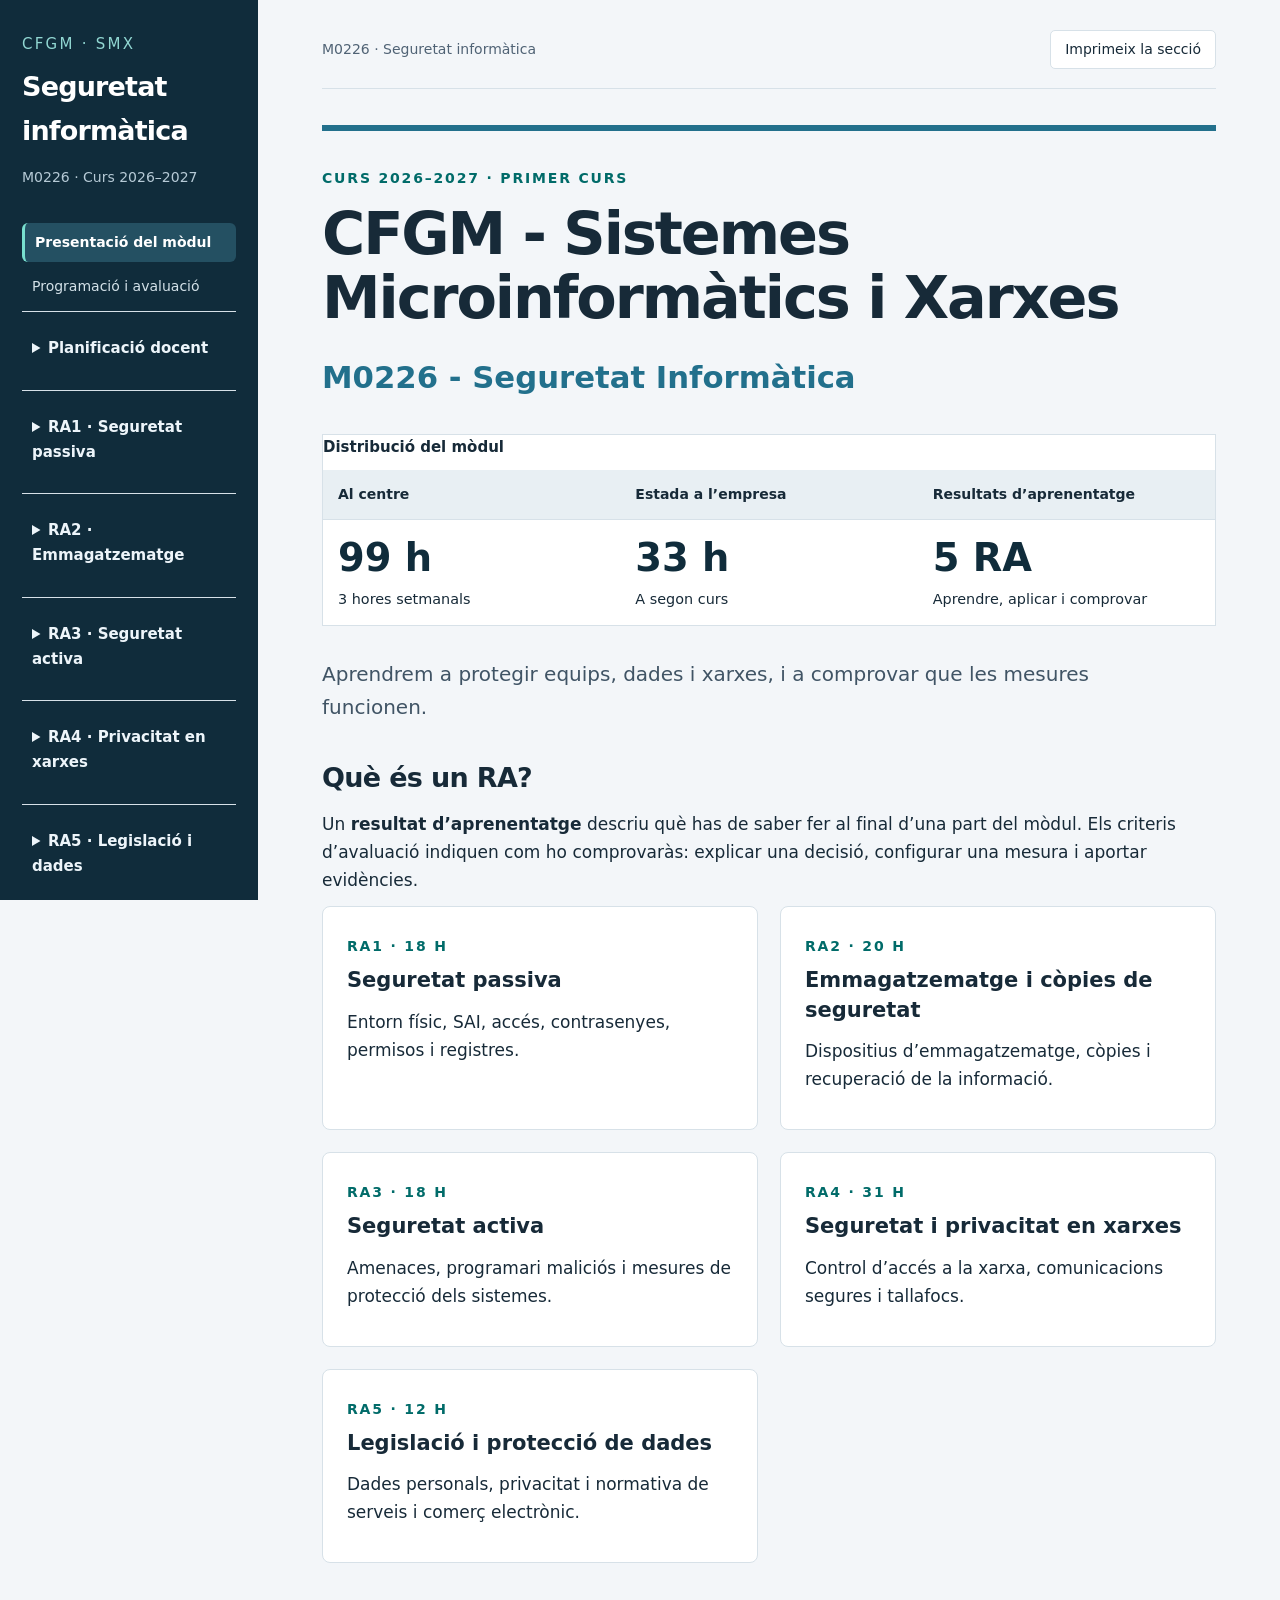
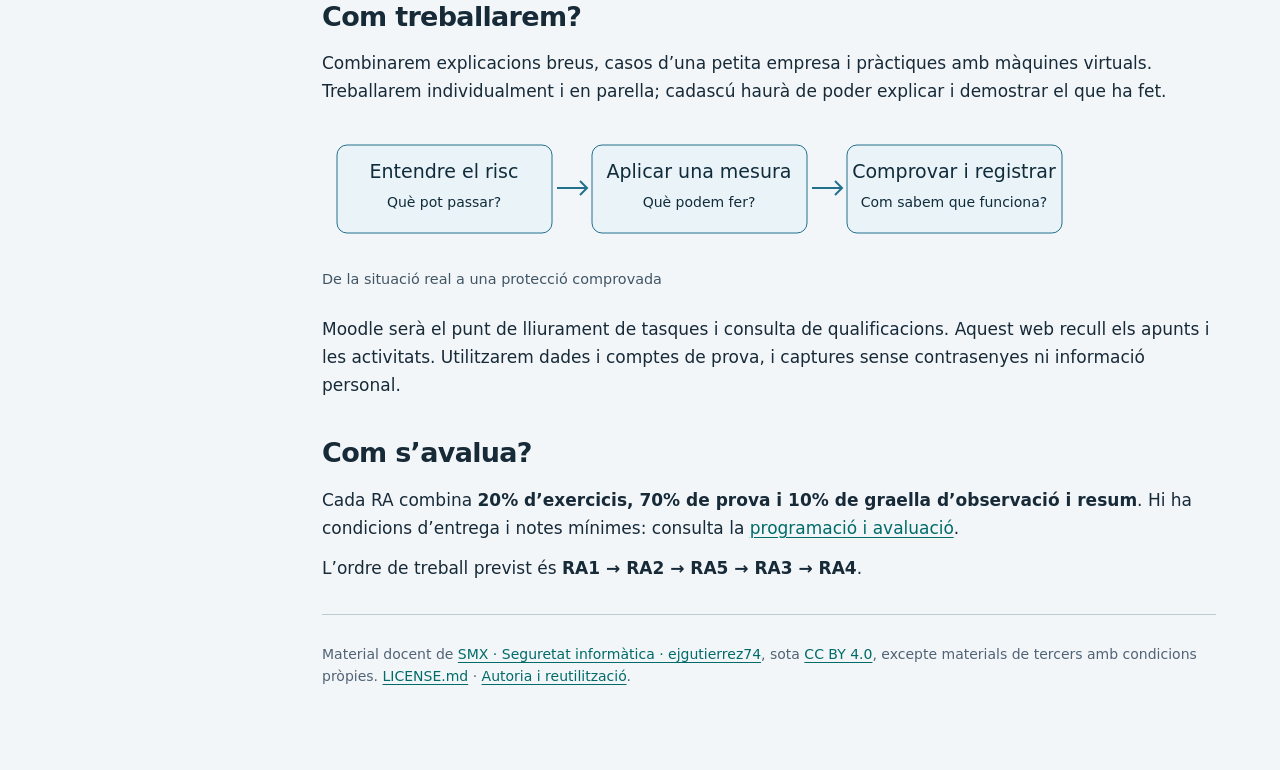
==== commit 10752d6f: "Restableix accés docent i situa competències digitals sota RA5" ====
--- a/index.html
+++ b/index.html
@@ -5,18 +5,18 @@
 <meta name="viewport" content="width=device-width,initial-scale=1">
 <title>M0226 · Seguretat informàtica</title>
 <meta name="description" content="M0226 · Seguretat informàtica. Apunts, pràctiques i criteris del currículum actual de primer curs de CFGM SMX.">
-<link rel="stylesheet" href="style.css">
+<link rel="stylesheet" href="style.css?v=20260920-access">
 <link rel="icon" href="data:image/svg+xml,%3Csvg%20xmlns='http://www.w3.org/2000/svg'%20viewBox='0%200%2064%2064'%3E%3Crect%20width='64'%20height='64'%20rx='12'%20fill='%23102c3b'/%3E%3Ctext%20x='32'%20y='43'%20text-anchor='middle'%20font-size='38'%20fill='white'%20font-family='sans-serif'%3ES%3C/text%3E%3C/svg%3E">
 </head>
 <body data-default-panel="inici">
 <a class="skip" href="#inici">Ves al contingut</a><aside><div class="brand">CFGM · SMX<strong>Seguretat<br>informàtica</strong>
 </div>
 <p>M0226 · Curs 2026–2027</p>
-<nav aria-label="Mòdul, resultats d’aprenentatge i continguts"><a href="#inici">Presentació del mòdul</a><a href="#programacio">Programació i avaluació</a><details id="nav-planificacio"><summary>Planificació docent</summary><div class="nav-children"><a href="#planificacio-docent">Visió general</a><a href="#planificacio-ra1">Planificació RA1 · 18 h</a><a href="#planificacio-ra2">Planificació RA2 · 20 h</a><a href="#planificacio-ra3">Planificació RA3 · 18 h</a><a href="#planificacio-ra4">Planificació RA4 · 31 h</a><a href="#planificacio-ra5">Planificació RA5 · 12 h</a></div></details><details id="nav-digital"><summary>Avaluació de competències digitals</summary><div class="nav-children"><a href="#competencia-digital">Criteris i activitats</a><a href="#competencia-digital/digital-ra1">RA1</a><a href="#competencia-digital/digital-ra2">RA2</a><a href="#competencia-digital/digital-ra3">RA3</a><a href="#competencia-digital/digital-ra4">RA4</a><a href="#competencia-digital/digital-ra5">RA5</a></div></details><details id="nav-ra1"><summary>RA1 · Seguretat passiva</summary><div class="nav-children">
+<nav aria-label="Mòdul, resultats d’aprenentatge i continguts"><a href="#inici">Presentació del mòdul</a><a href="#programacio">Programació i avaluació</a><details id="nav-planificacio"><summary>Planificació docent</summary><div class="nav-children"><a href="#planificacio-docent">Visió general</a><a href="#planificacio-ra1">Planificació RA1 · 18 h</a><a href="#planificacio-ra2">Planificació RA2 · 20 h</a><a href="#planificacio-ra3">Planificació RA3 · 18 h</a><a href="#planificacio-ra4">Planificació RA4 · 31 h</a><a href="#planificacio-ra5">Planificació RA5 · 12 h</a></div></details><details id="nav-ra1"><summary>RA1 · Seguretat passiva</summary><div class="nav-children">
 <a href="ra1.html#ra1">Presentació del RA1</a><details id="nav-apunts"><summary>Apunts RA1</summary><div class="nav-children">
 <a href="ra1.html#teoria">Índex dels apunts</a><a href="ra1.html#teoria/fonaments">01 Fonaments</a><a href="ra1.html#teoria/fisica">02 Entorn físic</a><a href="ra1.html#teoria/sai">03 SAI</a><a href="ra1.html#teoria/acl">04 ACL i permisos</a><a href="ra1.html#teoria/identitat">05 Identitat</a><a href="ra1.html#teoria/contrasenyes">06 Contrasenyes</a><a href="ra1.html#teoria/biometria">07 Biometria</a><a href="ra1.html#teoria/registres">08 Registres</a>
 </div></details><a href="ra1.html#practiques">Pràctiques RA1</a><a href="ra1.html#avaluacio">Criteris RA1</a>
-</div></details><details id="nav-ra2"><summary>RA2 · Emmagatzematge</summary><div class="nav-children"><a href="ra2.html#ra2">Presentació del RA2</a><details><summary>Apunts RA2</summary><div class="nav-children"><a href="ra2.html#ra2-apunts">Índex dels apunts</a><a href="ra2.html#ra2-apunts/r2-politica">01 Política i dispositius</a><a href="ra2.html#ra2-apunts/r2-xarxa">02 Local i en xarxa</a><a href="ra2.html#ra2-apunts/r2-raid">03 Redundància i distribució</a><a href="ra2.html#ra2-apunts/r2-copies">04 Estratègies de còpia</a><a href="ra2.html#ra2-apunts/r2-rotacio">05 Programació i rotació</a><a href="ra2.html#ra2-apunts/r2-imatges">06 Imatges i restauració</a><a href="ra2.html#ra2-apunts/r2-verificacio">07 Verificació i custòdia</a></div></details><a href="ra2.html#ra2-practiques">Pràctiques RA2</a><a href="ra2.html#ra2-criteris">Criteris RA2</a></div></details><details id="nav-ra3"><summary>RA3 · Seguretat activa</summary><div class="nav-children"><a href="ra3.html#ra3">Presentació del RA3</a><details><summary>Apunts RA3</summary><div class="nav-children"><a href="ra3.html#ra3-apunts">Índex dels apunts</a><a href="ra3.html#ra3-apunts/r3-contingencia">01 Plans de contingència</a><a href="ra3.html#ra3-apunts/r3-malware">02 Virus i malware</a><a href="ra3.html#ra3-apunts/r3-actualitzacions">03 Actualitzacions</a><a href="ra3.html#ra3-apunts/r3-autenticitat">04 Origen i autenticitat</a><a href="ra3.html#ra3-apunts/r3-antimalware">05 Protecció i desinfecció</a><a href="ra3.html#ra3-apunts/r3-recuperacio">06 Recuperació de dades</a><a href="ra3.html#ra3-apunts/r3-signatura">07 Certificats i signatura</a><a href="ra3.html#ra3-apunts/r3-incidencies">08 Documentació i incidències</a></div></details><a href="ra3.html#ra3-practiques">Pràctiques RA3</a><a href="ra3.html#ra3-criteris">Criteris RA3</a></div></details><details id="nav-ra4"><summary>RA4 · Privacitat en xarxes</summary><div class="nav-children"><a href="ra4.html#ra4">Presentació del RA4</a><details><summary>Apunts RA4</summary><div class="nav-children"><a href="ra4.html#ra4-apunts">Índex dels apunts</a><a href="ra4.html#ra4-apunts/r4-privacitat">01 Privacitat i serveis de xarxa</a><a href="ra4.html#ra4-apunts/r4-fraus">02 Enginyeria social, publicitat i correu brossa</a><a href="ra4.html#ra4-apunts/r4-cablejades">03 Protecció de xarxes cablejades</a><a href="ra4.html#ra4-apunts/r4-wifi">04 Seguretat Wi-Fi</a><a href="ra4.html#ra4-apunts/r4-identificacio">05 Certificats i signatura digital</a><a href="ra4.html#ra4-apunts/r4-tallafocs">06 Tallafocs en equips i servidors</a></div></details><a href="ra4.html#ra4-practiques">Pràctiques RA4</a><a href="ra4.html#ra4-criteris">Criteris RA4</a></div></details><details id="nav-ra5"><summary>RA5 · Legislació i dades</summary><div class="nav-children"><a href="ra5.html#ra5">Presentació del RA5</a><details><summary>Apunts RA5</summary><div class="nav-children"><a href="ra5.html#ra5-apunts">Índex dels apunts</a><a href="ra5.html#ra5-apunts/r5-dades">01 Dades personals i legislació</a><a href="ra5.html#ra5-apunts/r5-persones">02 Responsabilitats, accessos i drets</a><a href="ra5.html#ra5-apunts/r5-serveis">03 Webs, comerç i correu electrònic</a><a href="ra5.html#ra5-apunts/r5-gestio">04 Normes i gestió de la seguretat</a></div></details><a href="ra5.html#ra5-practiques">Pràctiques RA5</a><a href="ra5.html#ra5-criteris">Criteris RA5</a></div></details><a href="#professorat">Professorat · Accés privat</a><a href="#fonts">Fonts</a></nav><div class="nav-foot">M0226 · 99 h al centre + 33 h a l’empresa<br>RA1 · 18 hores<br>RA2 · 20 hores<br><br>Material de preparació docent</div></aside><main id="main"><div class="topline">
+</div></details><details id="nav-ra2"><summary>RA2 · Emmagatzematge</summary><div class="nav-children"><a href="ra2.html#ra2">Presentació del RA2</a><details><summary>Apunts RA2</summary><div class="nav-children"><a href="ra2.html#ra2-apunts">Índex dels apunts</a><a href="ra2.html#ra2-apunts/r2-politica">01 Política i dispositius</a><a href="ra2.html#ra2-apunts/r2-xarxa">02 Local i en xarxa</a><a href="ra2.html#ra2-apunts/r2-raid">03 Redundància i distribució</a><a href="ra2.html#ra2-apunts/r2-copies">04 Estratègies de còpia</a><a href="ra2.html#ra2-apunts/r2-rotacio">05 Programació i rotació</a><a href="ra2.html#ra2-apunts/r2-imatges">06 Imatges i restauració</a><a href="ra2.html#ra2-apunts/r2-verificacio">07 Verificació i custòdia</a></div></details><a href="ra2.html#ra2-practiques">Pràctiques RA2</a><a href="ra2.html#ra2-criteris">Criteris RA2</a></div></details><details id="nav-ra3"><summary>RA3 · Seguretat activa</summary><div class="nav-children"><a href="ra3.html#ra3">Presentació del RA3</a><details><summary>Apunts RA3</summary><div class="nav-children"><a href="ra3.html#ra3-apunts">Índex dels apunts</a><a href="ra3.html#ra3-apunts/r3-contingencia">01 Plans de contingència</a><a href="ra3.html#ra3-apunts/r3-malware">02 Virus i malware</a><a href="ra3.html#ra3-apunts/r3-actualitzacions">03 Actualitzacions</a><a href="ra3.html#ra3-apunts/r3-autenticitat">04 Origen i autenticitat</a><a href="ra3.html#ra3-apunts/r3-antimalware">05 Protecció i desinfecció</a><a href="ra3.html#ra3-apunts/r3-recuperacio">06 Recuperació de dades</a><a href="ra3.html#ra3-apunts/r3-signatura">07 Certificats i signatura</a><a href="ra3.html#ra3-apunts/r3-incidencies">08 Documentació i incidències</a></div></details><a href="ra3.html#ra3-practiques">Pràctiques RA3</a><a href="ra3.html#ra3-criteris">Criteris RA3</a></div></details><details id="nav-ra4"><summary>RA4 · Privacitat en xarxes</summary><div class="nav-children"><a href="ra4.html#ra4">Presentació del RA4</a><details><summary>Apunts RA4</summary><div class="nav-children"><a href="ra4.html#ra4-apunts">Índex dels apunts</a><a href="ra4.html#ra4-apunts/r4-privacitat">01 Privacitat i serveis de xarxa</a><a href="ra4.html#ra4-apunts/r4-fraus">02 Enginyeria social, publicitat i correu brossa</a><a href="ra4.html#ra4-apunts/r4-cablejades">03 Protecció de xarxes cablejades</a><a href="ra4.html#ra4-apunts/r4-wifi">04 Seguretat Wi-Fi</a><a href="ra4.html#ra4-apunts/r4-identificacio">05 Certificats i signatura digital</a><a href="ra4.html#ra4-apunts/r4-tallafocs">06 Tallafocs en equips i servidors</a></div></details><a href="ra4.html#ra4-practiques">Pràctiques RA4</a><a href="ra4.html#ra4-criteris">Criteris RA4</a></div></details><details id="nav-ra5"><summary>RA5 · Legislació i dades</summary><div class="nav-children"><a href="ra5.html#ra5">Presentació del RA5</a><details><summary>Apunts RA5</summary><div class="nav-children"><a href="ra5.html#ra5-apunts">Índex dels apunts</a><a href="ra5.html#ra5-apunts/r5-dades">01 Dades personals i legislació</a><a href="ra5.html#ra5-apunts/r5-persones">02 Responsabilitats, accessos i drets</a><a href="ra5.html#ra5-apunts/r5-serveis">03 Webs, comerç i correu electrònic</a><a href="ra5.html#ra5-apunts/r5-gestio">04 Normes i gestió de la seguretat</a></div></details><a href="ra5.html#ra5-practiques">Pràctiques RA5</a><a href="ra5.html#ra5-criteris">Criteris RA5</a></div></details><details id="nav-digital"><summary>Avaluació de competències digitals</summary><div class="nav-children"><a href="#competencia-digital">Criteris i activitats</a><a href="#competencia-digital/digital-ra1">RA1</a><a href="#competencia-digital/digital-ra2">RA2</a><a href="#competencia-digital/digital-ra3">RA3</a><a href="#competencia-digital/digital-ra4">RA4</a><a href="#competencia-digital/digital-ra5">RA5</a></div></details><a href="#professorat">Professorat · Accés privat</a><a href="#fonts">Fonts</a></nav><div class="nav-foot">M0226 · 99 h al centre + 33 h a l’empresa<br>RA1 · 18 hores<br>RA2 · 20 hores<br><br>Material de preparació docent</div></aside><main id="main"><div class="topline">
 <span>M0226 · Seguretat informàtica</span><button id="print" class="print">Imprimeix la secció</button>
 </div>
 <section class="panel active" id="inici" data-title="Presentació del mòdul"><div class="course-cover"><p class="eyebrow">Curs 2026–2027 · Primer curs</p><h1>CFGM - Sistemes Microinformàtics i Xarxes</h1><p class="course-module">M0226 - Seguretat Informàtica</p><div class="table-wrap"><table class="course-hours"><caption>Distribució del mòdul</caption><thead><tr><th scope="col">Al centre</th><th scope="col">Estada a l’empresa</th><th scope="col">Resultats d’aprenentatge</th></tr></thead><tbody><tr><td><strong>99 h</strong><span>3 hores setmanals</span></td><td><strong>33 h</strong><span>A segon curs</span></td><td><strong>5 RA</strong><span>Aprendre, aplicar i comprovar</span></td></tr></tbody></table></div></div><p class="lead">Aprendrem a protegir equips, dades i xarxes, i a comprovar que les mesures funcionen.</p><h2>Què és un RA?</h2>
@@ -202,9 +202,9 @@
 <form id="teacher-login">
 <label for="teacher-key">Contrasenya del professorat</label><input id="teacher-key" type="password" required autocomplete="current-password"><button type="submit">Obre l’espai</button><p id="teacher-message" role="status"></p>
 </form>
-<button id="teacher-lock" hidden>Tanca l’espai privat</button><div id="teacher-content"></div><p>La <a href="#planificacio-docent">planificació docent vigent de RA1 i RA2</a> i les <a href="#competencia-digital">activitats de competència digital</a> s’han actualitzat segons la taula del curs. Les orientacions privades de correcció són material de suport i s’han de contrastar amb els criteris vigents.</p></section><section class="panel" id="competencia-digital" data-title="Avaluació de competències digitals"><div class="eyebrow">M0226 · Seguretat informàtica</div><h1>Avaluació de competències digitals</h1><p class="lead">Selecciona un RA per consultar els criteris amb asterisc, la competència digital que avaluem i les activitats que treballarem.</p><p>Les activitats inclouen què has de fer, què has de lliurar a Moodle i què es valorarà. Es mantenen els criteris amb * dins de cada RA i a Programació i avaluació.</p><div id="digital-ra-tabs"><div class="toc" role="tablist" aria-label="Competències digitals per resultat d’aprenentatge"><a href="#competencia-digital/digital-ra1" id="digital-tab-ra1" role="tab" aria-controls="digital-ra1" aria-selected="true" tabindex="0">RA1</a><a href="#competencia-digital/digital-ra2" id="digital-tab-ra2" role="tab" aria-controls="digital-ra2" aria-selected="false" tabindex="-1">RA2</a><a href="#competencia-digital/digital-ra3" id="digital-tab-ra3" role="tab" aria-controls="digital-ra3" aria-selected="false" tabindex="-1">RA3</a><a href="#competencia-digital/digital-ra4" id="digital-tab-ra4" role="tab" aria-controls="digital-ra4" aria-selected="false" tabindex="-1">RA4</a><a href="#competencia-digital/digital-ra5" id="digital-tab-ra5" role="tab" aria-controls="digital-ra5" aria-selected="false" tabindex="-1">RA5</a></div><div id="digital-ra1" role="tabpanel" aria-labelledby="digital-tab-ra1"><h2>RA1 · Seguretat passiva</h2><p>Criteris d’avaluació amb * i activitats associades:</p><article id="digital-dispositius"><h2>CD5 · A4C1 · Protegir els dispositius</h2><div class="digital-criterion"><p><strong>*1.k · Aplica els procediments establerts en la competència digital A4C1 (4.1 Protegir els dispositius)</strong> utilitzant els equipaments, eines i aplicacions informàtiques adients, amb criteris de qualitat.</p><p>Avaluem la competència digital <strong>4.1 Protegir els dispositius</strong>.</p></div><p><strong>Vinculació EdC: AEA1.</strong> Lliurament i valoració a Moodle.</p><p><strong>45 minuts · Individual.</strong> En un dispositiu de prova o VM, revisa actualitzacions, bloqueig automàtic i ús d’un compte sense privilegis innecessaris. Aplica una millora reversible autoritzada i comprova-la.</p><p><strong>Lliurament separat:</strong> fitxa inicial/final, dues evidències sense dades personals i explicació del risc reduït. No cal fer canvis en un dispositiu familiar si no es disposa d’autorització; es pot utilitzar la VM del centre.</p><p><strong>Validació:</strong> identifica l’estat real, aplica la mesura i demostra el resultat. Si manca una evidència, queda pendent de completar.</p></article><article id="digital-privacitat"><h2>CD6 · A4C2 · Protegir les dades personals i la privacitat</h2><div class="digital-criterion"><p><strong>*1.l · Aplica els procediments establerts en la competència digital A4C2 (4.2 Protegir les dades personals i la privacitat)</strong> utilitzant els equipaments, eines i aplicacions informàtiques adients, amb criteris de qualitat.</p><p>Avaluem la competència digital <strong>4.2 Protegir les dades personals i la privacitat</strong>.</p></div><p><strong>Vinculació EdC: AEA2.</strong> Lliurament i valoració a Moodle.</p><p><strong>45 minuts · Individual.</strong> Prepara un document amb dades fictícies i comparteix-lo en un entorn de prova amb un compte lector. Comprova l’accés autoritzat, retira’l i verifica que deixa de funcionar. Revisa la informació que apareix a les captures abans de lliurar-les.</p><p><strong>Lliurament separat:</strong> taula de dades necessàries/innecessàries, permisos inicials i finals i evidència de retirada d’accés. No lliuris contrasenyes, codis ni dades reals de tercers.</p><p><strong>Validació:</strong> aplica minimització, restringeix els destinataris i comprova la retirada de l’accés.</p></article></div><div id="digital-ra2" role="tabpanel" aria-labelledby="digital-tab-ra2" hidden><h2>RA2 · Emmagatzematge i còpies de seguretat</h2><p>Criteris d’avaluació amb * i activitats associades:</p><article id="digital-llicencies"><h2>CD4 · A3C3 · Copyright i llicències</h2><div class="digital-criterion"><p><strong>*2.k · Aplica els procediments establerts en la competència digital A3C3 (3.3 Copyright i llicències)</strong> utilitzant els equipaments, eines i aplicacions informàtiques adients, amb criteris de qualitat</p><p>Avaluem la competència digital <strong>3.3 Copyright i llicències</strong>.</p></div><p><strong>Vinculació EdC: AEA1.</strong> Lliurament i valoració a Moodle.</p><p><strong>60 minuts · Individual.</strong> Crea una fitxa breu sobre un tema que triïs amb un text propi i un recurs reutilitzable. Localitza l’autoria, la font original i la llicència del recurs. Comprova que permet l’ús previst, redacta l’atribució i explica els canvis. Identifica també la llicència d’una aplicació utilitzada.</p><p><strong>Lliurament separat:</strong> fitxa final, taula d’autoria/font/llicència/ús permès i evidència de les condicions consultades. Si un recurs no té condicions clares, substitueix-lo i explica la decisió.</p><p><strong>Validació:</strong> la llicència és verificable, l’ús és compatible i l’atribució és completa. S’avalua la competència digital, no els coneixements de còpies de seguretat.</p></article><article id="digital-guia-llicencies"><div class="eyebrow">Suport a *2.k · Activitat independent</div><h2>Guia de consulta · Copyright i llicències</h2>
+<button id="teacher-lock" hidden>Tanca l’espai privat</button><div id="teacher-content"></div><p>La <a href="#planificacio-docent">planificació docent vigent de RA1–RA5</a> i les <a href="#competencia-digital">activitats de competència digital</a> s’han actualitzat segons la taula del curs. Les orientacions privades de correcció són material de suport i s’han de contrastar amb els criteris vigents.</p></section><section class="panel" id="competencia-digital" data-title="Avaluació de competències digitals"><div class="eyebrow">M0226 · Seguretat informàtica</div><h1>Avaluació de competències digitals</h1><p class="lead">Selecciona un RA per consultar els criteris amb asterisc, la competència digital que avaluem i les activitats que treballarem.</p><p>Les activitats inclouen què has de fer, què has de lliurar a Moodle i què es valorarà. Es mantenen els criteris amb * dins de cada RA i a Programació i avaluació.</p><div id="digital-ra-tabs"><div class="toc" role="tablist" aria-label="Competències digitals per resultat d’aprenentatge"><a href="#competencia-digital/digital-ra1" id="digital-tab-ra1" role="tab" aria-controls="digital-ra1" aria-selected="true" tabindex="0">RA1</a><a href="#competencia-digital/digital-ra2" id="digital-tab-ra2" role="tab" aria-controls="digital-ra2" aria-selected="false" tabindex="-1">RA2</a><a href="#competencia-digital/digital-ra3" id="digital-tab-ra3" role="tab" aria-controls="digital-ra3" aria-selected="false" tabindex="-1">RA3</a><a href="#competencia-digital/digital-ra4" id="digital-tab-ra4" role="tab" aria-controls="digital-ra4" aria-selected="false" tabindex="-1">RA4</a><a href="#competencia-digital/digital-ra5" id="digital-tab-ra5" role="tab" aria-controls="digital-ra5" aria-selected="false" tabindex="-1">RA5</a></div><div id="digital-ra1" role="tabpanel" aria-labelledby="digital-tab-ra1"><h2>RA1 · Seguretat passiva</h2><p>Criteris d’avaluació amb * i activitats associades:</p><article id="digital-dispositius"><h2>CD5 · A4C1 · Protegir els dispositius</h2><div class="digital-criterion"><p><strong>*1.k · Aplica els procediments establerts en la competència digital A4C1 (4.1 Protegir els dispositius)</strong> utilitzant els equipaments, eines i aplicacions informàtiques adients, amb criteris de qualitat.</p><p>Avaluem la competència digital <strong>4.1 Protegir els dispositius</strong>.</p></div><p><strong>Vinculació EdC: AEA1.</strong> Lliurament i valoració a Moodle.</p><p><strong>45 minuts · Individual.</strong> En un dispositiu de prova o VM, revisa actualitzacions, bloqueig automàtic i ús d’un compte sense privilegis innecessaris. Aplica una millora reversible autoritzada i comprova-la.</p><p><strong>Lliurament separat:</strong> fitxa inicial/final, dues evidències sense dades personals i explicació del risc reduït. No cal fer canvis en un dispositiu familiar si no es disposa d’autorització; es pot utilitzar la VM del centre.</p><p><strong>Validació:</strong> identifica l’estat real, aplica la mesura i demostra el resultat. Si manca una evidència, queda pendent de completar.</p></article><article id="digital-privacitat"><h2>CD6 · A4C2 · Protegir les dades personals i la privacitat</h2><div class="digital-criterion"><p><strong>*1.l · Aplica els procediments establerts en la competència digital A4C2 (4.2 Protegir les dades personals i la privacitat)</strong> utilitzant els equipaments, eines i aplicacions informàtiques adients, amb criteris de qualitat.</p><p>Avaluem la competència digital <strong>4.2 Protegir les dades personals i la privacitat</strong>.</p></div><p><strong>Vinculació EdC: AEA2.</strong> Lliurament i valoració a Moodle.</p><p><strong>45 minuts · Individual.</strong> Prepara un document amb dades fictícies i comparteix-lo en un entorn de prova amb un compte lector. Comprova l’accés autoritzat, retira’l i verifica que deixa de funcionar. Revisa la informació que apareix a les captures abans de lliurar-les.</p><p><strong>Lliurament separat:</strong> taula de dades necessàries/innecessàries, permisos inicials i finals i evidència de retirada d’accés. No lliuris contrasenyes, codis ni dades reals de tercers.</p><p><strong>Validació:</strong> aplica minimització, restringeix els destinataris i comprova la retirada de l’accés.</p></article></div><div id="digital-ra2" role="tabpanel" aria-labelledby="digital-tab-ra2" hidden><h2>RA2 · Emmagatzematge i còpies de seguretat</h2><p>Criteris d’avaluació amb * i activitats associades:</p><article id="digital-llicencies"><h2>CD4 · A3C3 · Copyright i llicències</h2><div class="digital-criterion"><p><strong>*2.k · Aplica els procediments establerts en la competència digital A3C3 (3.3 Copyright i llicències)</strong> utilitzant els equipaments, eines i aplicacions informàtiques adients, amb criteris de qualitat</p><p>Avaluem la competència digital <strong>3.3 Copyright i llicències</strong>.</p></div><p><strong>Vinculació EdC: AEA1.</strong> Lliurament i valoració a Moodle.</p><p><strong>60 minuts · Individual.</strong> Crea una fitxa breu sobre un tema que triïs amb un text propi i un recurs reutilitzable. Localitza l’autoria, la font original i la llicència del recurs. Comprova que permet l’ús previst, redacta l’atribució i explica els canvis. Identifica també la llicència d’una aplicació utilitzada.</p><p><strong>Lliurament separat:</strong> fitxa final, taula d’autoria/font/llicència/ús permès i evidència de les condicions consultades. Si un recurs no té condicions clares, substitueix-lo i explica la decisió.</p><p><strong>Validació:</strong> la llicència és verificable, l’ús és compatible i l’atribució és completa. S’avalua la competència digital, no els coneixements de còpies de seguretat.</p></article><article id="digital-guia-llicencies"><div class="eyebrow">Suport a *2.k · Activitat independent</div><h2>Guia de consulta · Copyright i llicències</h2>
 <p>Abans d’incorporar programari, imatges o documents, identifica qui n’és l’autor i què permet la llicència. Poder descarregar un material no implica poder redistribuir-lo. En el dossier anota títol, autoria, font, llicència i canvis fets.</p>
 <p>En Creative Commons, BY requereix atribució, SA condiciona la llicència de les adaptacions, NC limita l’ús comercial i ND restringeix la distribució d’adaptacions. Cal consultar la llicència concreta i la seva versió. Les llicències del programari poden tenir altres condicions.</p>
-<p><strong>Activitat:</strong> selecciona un recurs que puguis reutilitzar, comprova la font original i redacta’n l’atribució. Per a una eina de còpia, identifica l’edició i la llicència aplicable. Si no trobes permís de reutilització, deixa constància de la limitació i utilitza un recurs propi o amb condicions clares.</p><p>Font: <a href="https://creativecommons.org/share-your-work/cclicenses/">Creative Commons · Tipus de llicències</a>.</p></article></div><div id="digital-ra3" role="tabpanel" aria-labelledby="digital-tab-ra3" hidden><h2>RA3 · Seguretat activa</h2><p>Criteris d’avaluació amb * i activitats associades:</p><article id="digital-ciutadania"><h2>CD1 · A2C3 · Participació ciutadana</h2><div class="digital-criterion"><p><strong>*3.g · Aplica els procediments establerts en la competència digital A2C3 (2.3 Compromís ciutadà en tecnologies digitals)</strong> utilitzant els equipaments, eines i aplicacions informàtiques adients, amb criteris de qualitat.</p><p>Avaluem la competència digital <strong>2.3 Compromís ciutadà en tecnologies digitals</strong>.</p></div><p><strong>AEA7 · 45 minuts · Individual · Treball autònom proposat.</strong></p><p>Tria una necessitat del barri o del centre, com l’accessibilitat d’un espai. Localitza un canal digital oficial de participació o comunicació ciutadana. Comprova qui el gestiona i prepara una proposta breu, amb una font que sustenti la petició i llenguatge respectuós. No cal publicar-la ni enviar-la.</p><p><strong>Lliurament a Moodle:</strong> Esborrany de la proposta, enllaç al canal oficial, justificació de la seva adequació i explicació de com s’evita exposar dades personals.</p><p><strong>Què es valorarà:</strong> Canal fiable i adequat; proposta concreta i fonamentada; ús responsable i accessible de la tecnologia.</p></article></div><div id="digital-ra4" role="tabpanel" aria-labelledby="digital-tab-ra4" hidden><h2>RA4 · Seguretat i privacitat en xarxes</h2><p class="digital-empty">Aquest RA no té prevista cap activitat específica per avaluar competències digitals, perquè no inclou cap criteri d’avaluació amb asterisc en la programació actual.</p></div><div id="digital-ra5" role="tabpanel" aria-labelledby="digital-tab-ra5" hidden><h2>RA5 · Legislació i protecció de dades</h2><p>Criteris d’avaluació amb * i activitats associades:</p><article id="digital-netiqueta"><h2>CD2 · A2C5 · Comunicació respectuosa</h2><div class="digital-criterion"><p><strong>*5.g · Aplica els procediments establerts en la competència digital A2C5 (2.5 Netiquette)</strong> utilitzant els equipaments, eines i aplicacions informàtiques adients, amb criteris de qualitat.</p><p>Avaluem la competència digital <strong>2.5 Netiquette</strong>.</p></div><p><strong>AEA5 · 30 minuts · Individual · Treball autònom proposat.</strong></p><p>Reescriu aquest missatge fictici per a un fòrum de classe: «NO ENTENS RES!!! el teu treball és una merda, espavila». Converteix-lo en una resposta que expliqui el desacord amb respecte i proposi una millora. Redacta també un correu breu per demanar ajuda al professorat amb assumpte, context i una pregunta concreta.</p><p><strong>Lliurament a Moodle:</strong> Els dos textos, tres normes de netiqueta aplicades i una explicació de com actuaries davant d’una provocació al fòrum. No cal enviar els missatges.</p><p><strong>Què es valorarà:</strong> Respecte, claredat, adequació al canal i gestió del desacord sense agressions.</p></article><article id="digital-identitat"><h2>CD3 · A2C6 · Identitat digital</h2><div class="digital-criterion"><p><strong>*5.h · Aplica els procediments establerts en la competència digital A2C6 (2.6 Gestió de la identitat digital)</strong> utilitzant els equipaments, eines i aplicacions informàtiques adients, amb criteris de qualitat.</p><p>Avaluem la competència digital <strong>2.6 Gestió de la identitat digital</strong>.</p></div><p><strong>AEA5 · 45 minuts · Individual · Treball autònom proposat.</strong></p><p>Analitza un perfil fictici que publica nom complet, horari habitual, telèfon i fotografies amb ubicació. Classifica què es mostra, a qui i amb quines conseqüències. Dissenya una versió del perfil amb exposició mínima i proposa com separar l’ús personal del professional o acadèmic.</p><p><strong>Lliurament a Moodle:</strong> Taula de dades i públic destinatari, perfil fictici revisat i pla de revisió d’identitat digital. No cal cercar ni lliurar informació real pròpia o d’altres persones.</p><p><strong>Què es valorarà:</strong> Identifica la petjada digital, justifica la visibilitat i proposa mesures coherents per gestionar la identitat.</p></article></div></div><div class="digital-record"><h2>Com es registren les evidències?</h2><p>La competència digital té un registre de valoració separat del contingut del RA. Les AEA indiquen on es vincula l’activitat segons la programació del centre. Els temps són una proposta de treball autònom; el docent indicarà a Moodle el termini i l’espai de lliurament. No s’afegeixen percentatges a la nota del mòdul.</p><p>Proposta de seguiment: pendent de lliurament, pendent de completar o evidència validada. El docent aplica la graella i el procediment establerts pel centre. Aquest web no recull lliuraments ni qualificacions.</p></div></section><section class="panel" id="planificacio-docent" data-title="Planificació docent"><div class="eyebrow">M0226 · Seguretat informàtica</div><h1>Planificació docent</h1><p>Distribució de sessions segons la taula actual facilitada pel docent. Les dates són la base de treball i es poden ajustar. Les activitats de competència digital tenen registre independent.</p><div class="grid"><a class="card" href="#planificacio-ra1">RA1 · 18 hores</a><a class="card" href="#planificacio-ra2">RA2 · 20 hores</a><a class="card" href="#planificacio-ra3">RA3 · 18 hores</a><a class="card" href="#planificacio-ra4">RA4 · 31 hores</a><a class="card" href="#planificacio-ra5">RA5 · 12 hores</a></div><p>Base: taula actual facilitada pel docent. Els criteris i continguts actuals delimiten el que s’explica i s’avalua. Les antigues UF només aporten material de suport. Les dates són les de la proposta aportada i es poden ajustar.</p><p>Les activitats *1.j, *1.k i *2.k es registren separadament com a competència digital del centre, fora de Pt, Pe i Gr. Proposta de dedicació autònoma: 45 min, 45 min i 60 min respectivament. El centre concretarà terminis i validació.</p><div><h3>Correspondències de competència digital</h3><p>Es conserva la vinculació EdC facilitada: A2C3 → AEA7; A2C5 i A2C6 → AEA5; A3C3 i A4C1 → AEA1; A4C2 → AEA2. La taula de criteris situa copyright a *2.k, però la programació EdC en situa l’activitat a AEA1. Es mantenen les dues referències sense traslladar l’activitat a AEA4. Les activitats i propostes de dedicació són a <a href="#competencia-digital">Avaluació de competències digitals</a>.</p></div></section><section id="planificacio-ra1" class="panel" data-title="Planificació RA1"><h1>RA1 · 18 sessions d’una hora</h1><p>AEA1: 9 h. AEA2: 9 h, inclosa Pe1.</p><div class="table-wrap"><table><thead><tr><th>Sessió</th><th>Data i horari</th><th>AEA</th><th>Criteris</th><th>Continguts</th><th>Activitat</th><th>Desenvolupament</th></tr></thead><tbody><tr><td>1</td><td>15/09/2026<br>Dimarts<br>12:30 - 13:30</td><td>AEA1</td><td>1.a</td><td>—</td><td>Teoria / Introducció</td><td>Presentació del mòdul, objectius i criteris d'avaluació. Concepte de seguretat informàtica: confidencialitat, integritat i disponibilitat (tríada CID). Amenaces, vulnerabilitats i riscos.</td></tr><tr><td>2</td><td>16/09/2026<br>Dimecres<br>11:30 - 12:30</td><td>AEA1</td><td>1.b</td><td>1.1</td><td>Teoria</td><td>Diferències entre seguretat física i seguretat lògica: àmbits d'aplicació i exemples de cadascuna.</td></tr><tr><td>3</td><td>18/09/2026<br>Divendres<br>11:30 - 12:30</td><td>AEA1</td><td>1.c</td><td>1.1</td><td>Teoria</td><td>Ubicació física dels equips i servidors: sala CPD, control de condicions ambientals (temperatura, humitat), prevenció d'incendis i inundacions.</td></tr><tr><td>4</td><td>22/09/2026<br>Dimarts<br>12:30 - 13:30</td><td>AEA1</td><td>1.d</td><td>1.2</td><td>Teoria / Pràctica</td><td>Protecció física dels sistemes informàtics: control d'accés a instal·lacions, cablejat estructurat, racks i seguretat perimetral.</td></tr><tr><td>5</td><td>23/09/2026<br>Dimecres<br>11:30 - 12:30</td><td>AEA1</td><td>1.c, 1.d</td><td>1.1, 1.2</td><td>Pràctica T1</td><td>Cas pràctic: disseny bàsic d'un CPD (ubicació, climatització i mesures d'accés físic).</td></tr><tr><td>6</td><td>25/09/2026<br>Divendres<br>11:30 - 12:30</td><td>AEA1</td><td>1.e</td><td>1.3</td><td>Teoria</td><td>Sistemes d'alimentació ininterrompuda (SAI): tipus (online, línia interactiva, offline) i funcionament.</td></tr><tr><td>7</td><td>29/09/2026<br>Dimarts<br>12:30 - 13:30</td><td>AEA1</td><td>1.e, 1.f</td><td>1.4</td><td>Pràctica</td><td>Selecció dels punts d'aplicació d'un SAI: dimensionament segons la potència i càrrega elèctrica dels equips.</td></tr><tr><td>8</td><td>30/09/2026<br>Dimecres<br>11:30 - 12:30</td><td>AEA1</td><td>1.e, 1.f</td><td>1.3, 1.4</td><td>Pràctica T2</td><td>Verificació pràctica del funcionament d'un SAI: simulació de tall elèctric i mesura del temps d'autonomia.</td></tr><tr><td>9</td><td>02/10/2026<br>Divendres<br>11:30 - 12:30</td><td>AEA1</td><td>1.a, 1.b, 1.c, 1.d, 1.e, 1.f</td><td>1.1, 1.2, 1.3, 1.4</td><td>Pràctica de repàs</td><td>Sessió de repàs i consolidació · bloc de seguretat física (ubicació, protecció física i SAI), abans de continuar amb seguretat lògica.</td></tr><tr><td>10</td><td>06/10/2026<br>Dimarts<br>12:30 - 13:30</td><td>AEA2</td><td>1.g</td><td>1.5</td><td>Teoria</td><td>Polítiques de seguretat basades en llistes de control d'accés (ACL): concepte i aplicació als sistemes de fitxers.</td></tr><tr><td>11</td><td>07/10/2026<br>Dimecres<br>11:30 - 12:30</td><td>AEA2</td><td>1.g</td><td>1.7</td><td>Teoria</td><td>Identificació, autenticació i autorització: la diferència entre demostrar qui ets (autenticació) i decidir què et deixen fer un cop identificat (autorització).</td></tr><tr><td>12</td><td>09/10/2026<br>Divendres<br>11:30 - 12:30</td><td>AEA2</td><td>1.g</td><td>1.5, 1.7</td><td>Pràctica</td><td>Configuració de permisos NTFS (Windows) i permisos ext4 (Linux: chmod/chown/setfacl).</td></tr><tr><td>13</td><td>13/10/2026<br>Dimarts<br>12:30 - 13:30</td><td>AEA2</td><td>1.g, 1.h</td><td>1.6, 1.7</td><td>Teoria / Pràctica</td><td>Polítiques de contrasenyes: robustesa i caducitat; configuració bàsica de directives de grup (GPO) de contrasenyes en un domini Windows.</td></tr><tr><td>14</td><td>14/10/2026<br>Dimecres<br>11:30 - 12:30</td><td>AEA2</td><td>1.i</td><td>1.6</td><td>Teoria</td><td>Sistemes biomètrics: empremta dactilar, reconeixement facial, iris. Avantatges, inconvenients i taxa d'error (FAR/FRR).</td></tr><tr><td>15</td><td>16/10/2026<br>Divendres<br>11:30 - 12:30</td><td>AEA2</td><td>1.g, 1.i</td><td>1.7</td><td>Teoria</td><td>Mecanismes de seguretat d'accés al sistema: autenticació multifactor (2FA/MFA) i factors d'autenticació.</td></tr><tr><td>16</td><td>20/10/2026<br>Dimarts<br>12:30 - 13:30</td><td>AEA2</td><td>1.g, 1.i</td><td>1.7, 1.8</td><td>Pràctica T3</td><td>Configuració de 2FA en un servei real i anàlisi de permisos i drets d'usuaris en Windows/Linux.</td></tr><tr><td>17</td><td>21/10/2026<br>Dimecres<br>11:30 - 12:30</td><td>AEA2</td><td>—</td><td>1.9</td><td>Pràctica</td><td>Gestió de l'inventari de registres d'usuaris: visor d'esdeveniments (Windows) i /var/log (Linux); detecció d'incidències i alarmes. El contingut 1.9 es treballa al mòdul; *1.j i *1.k tenen activitats independents fora d’aquestes hores.</td></tr><tr><td>18</td><td>23/10/2026<br>Divendres<br>11:30 - 12:30</td><td>AEA2</td><td>1.a–1.i</td><td>1.1, 1.2, 1.3, 1.4, 1.5, 1.6, 1.7, 1.8, 1.9</td><td>Pe1 (Prova escrita-pràctica)</td><td>Prova escrita-pràctica RA1 · seguretat física i lògica (ubicació, protecció física, SAI, ACL, contrasenyes, biometria, permisos i registres).</td></tr></tbody></table></div></section><section id="planificacio-ra2" class="panel" data-title="Planificació RA2"><h1>RA2 · 20 sessions d’una hora</h1><p>AEA3: 10 h. AEA4: 10 h, inclosa Pe2.</p><div class="table-wrap"><table><thead><tr><th>Sessió</th><th>Data i horari</th><th>AEA</th><th>Criteris</th><th>Continguts</th><th>Activitat</th><th>Desenvolupament</th></tr></thead><tbody><tr><td>19</td><td>27/10/2026<br>Dimarts<br>12:30 - 13:30</td><td>AEA3</td><td>2.a</td><td>2.1</td><td>Teoria</td><td>Introducció a la gestió de dispositius d'emmagatzematge: interpretació de documentació tècnica de la política d'emmagatzematge.</td></tr><tr><td>20</td><td>28/10/2026<br>Dimecres<br>11:30 - 12:30</td><td>AEA3</td><td>2.b</td><td>2.1</td><td>Teoria</td><td>Factors inherents a l'emmagatzematge: rendiment, disponibilitat i accessibilitat.</td></tr><tr><td>21</td><td>30/10/2026<br>Divendres<br>11:30 - 12:30</td><td>AEA3</td><td>2.c</td><td>2.2</td><td>Teoria</td><td>Mètodes d'emmagatzematge locals: discs (HDD/SSD), particions i sistemes de fitxers (NTFS, ext4).</td></tr><tr><td>22</td><td>03/11/2026<br>Dimarts<br>12:30 - 13:30</td><td>AEA3</td><td>2.c</td><td>2.2</td><td>Teoria</td><td>Mètodes d'emmagatzematge en xarxa: conceptes bàsics de NAS i SAN.</td></tr><tr><td>23</td><td>04/11/2026<br>Dimecres<br>11:30 - 12:30</td><td>AEA3</td><td>2.c</td><td>2.2</td><td>Pràctica T4</td><td>Configuració d'un recurs compartit en xarxa (SMB/NFS) i accés des d'un client.</td></tr><tr><td>24</td><td>06/11/2026<br>Divendres<br>11:30 - 12:30</td><td>AEA3</td><td>2.d</td><td>2.3</td><td>Teoria</td><td>Tecnologies d'emmagatzematge redundant i distribuït: introducció a RAID (0, 1, 5) i a LVM.</td></tr><tr><td>25</td><td>10/11/2026<br>Dimarts<br>12:30 - 13:30</td><td>AEA3</td><td>2.d</td><td>2.3</td><td>Pràctica</td><td>Creació d'un volum lògic amb LVM (PV, VG, LV) en Linux.</td></tr><tr><td>26</td><td>11/11/2026<br>Dimecres<br>11:30 - 12:30</td><td>AEA3</td><td>2.d</td><td>2.3</td><td>Pràctica</td><td>Muntatge d'un RAID bàsic amb mdadm (nivells 0 i 1) i verificació del seu estat.</td></tr><tr><td>27</td><td>13/11/2026<br>Divendres<br>11:30 - 12:30</td><td>AEA3</td><td>—</td><td>2.9</td><td>Teoria / Pràctica</td><td>Custòdia dels suports d'emmagatzematge: procediments de conservació, etiquetatge i seguretat física. Contingut 2.9 del mòdul; no és l’activitat de copyright de *2.k.</td></tr><tr><td>28</td><td>17/11/2026<br>Dimarts<br>12:30 - 13:30</td><td>AEA3</td><td>2.b</td><td>2.8</td><td>Pràctica T5</td><td>Mesura del rendiment i verificació d'anomalies en dispositius d'emmagatzematge amb eines bàsiques de monitoratge.</td></tr><tr><td>29</td><td>18/11/2026<br>Dimecres<br>11:30 - 12:30</td><td>AEA4</td><td>2.e</td><td>2.4</td><td>Teoria</td><td>Estratègies de còpia de seguretat: còpia completa, incremental i diferencial.</td></tr><tr><td>30</td><td>20/11/2026<br>Divendres<br>11:30 - 12:30</td><td>AEA4</td><td>2.f</td><td>2.4</td><td>Teoria</td><td>Programació temporal de còpies de seguretat: freqüència i esquemes de rotació (Avi-Pare-Fill).</td></tr><tr><td>31</td><td>24/11/2026<br>Dimarts<br>12:30 - 13:30</td><td>AEA4</td><td>2.g</td><td>2.5</td><td>Pràctica</td><td>Realització de còpies de seguretat amb rsync en Linux (còpia local i incremental).</td></tr><tr><td>32</td><td>25/11/2026<br>Dimecres<br>11:30 - 12:30</td><td>AEA4</td><td>2.e, 2.f, 2.g</td><td>2.4, 2.5</td><td>Pràctica T6</td><td>Automatització de còpies de seguretat amb rsync i tasques programades (cron): estratègia, freqüència i execució.</td></tr><tr><td>33</td><td>27/11/2026<br>Divendres<br>11:30 - 12:30</td><td>AEA4</td><td>2.h</td><td>2.6</td><td>Teoria</td><td>Característiques dels mitjans d'emmagatzematge remots i extraïbles: núvol, cintes, discs externs i USB.</td></tr><tr><td>34</td><td>01/12/2026<br>Dimarts<br>12:30 - 13:30</td><td>AEA4</td><td>2.i</td><td>2.6</td><td>Pràctica</td><td>Utilització de mitjans d'emmagatzematge remots i extraïbles per fer còpies de seguretat.</td></tr><tr><td>35</td><td>02/12/2026<br>Dimecres<br>11:30 - 12:30</td><td>AEA4</td><td>2.j</td><td>2.7</td><td>Teoria</td><td>Creació i restauració d'imatges de suport de sistemes en funcionament: concepte d'imatge de disc i clonatge.</td></tr><tr><td>36</td><td>04/12/2026<br>Divendres<br>11:30 - 12:30</td><td>AEA4</td><td>2.j</td><td>2.7</td><td>Pràctica T7</td><td>Creació d'una imatge de sistema amb Clonezilla i restauració en un altre suport.</td></tr><tr><td>37</td><td>09/12/2026<br>Dimecres<br>11:30 - 12:30</td><td>AEA4</td><td>2.j</td><td>2.7</td><td>Pràctica / verificació</td><td>Completar T7: restauració, arrencada i verificació de la imatge. Comprovació guiada de còpia en calent. L’activitat *2.k es realitza com a treball autònom independent.</td></tr><tr><td>38</td><td>11/12/2026<br>Divendres<br>11:30 - 12:30</td><td>AEA4</td><td>2.a–2.j</td><td>2.1, 2.2, 2.3, 2.4, 2.5, 2.6, 2.7, 2.8, 2.9</td><td>Pe2 (Prova escrita-pràctica)</td><td>Prova escrita-pràctica RA2 · emmagatzematge i còpies de seguretat.</td></tr></tbody></table></div></section><section class="panel" id="planificacio-ra3" data-title="Planificació RA3 · 18 hores"><div class="eyebrow">M0226 · Seguretat informàtica</div><h1>Planificació RA3 · 18 hores</h1><p>AEA7 · 18 sessions d’una hora, inclosa Pe3. Base del 27/01/2027 al 09/03/2027 segons la taula facilitada. *3.g es treballa fora d’aquest còmput com a activitat independent.</p><div class="table-wrap"><table><thead><tr><th>Sessió</th><th>Data i horari</th><th>AEA</th><th>Criteris</th><th>Continguts</th><th>Activitat</th><th>Desenvolupament</th></tr></thead><tbody><tr><td>51</td><td>27/01/2027<br>Dimecres<br>11:30 - 12:30</td><td>AEA7</td><td>3.a</td><td>3.1</td><td>Teoria</td><td>Fallades de seguretat i plans de contingència: fases de prevenció, detecció, resposta i recuperació.</td></tr><tr><td>52</td><td>29/01/2027<br>Divendres<br>11:30 - 12:30</td><td>AEA7</td><td>3.b</td><td>3.2</td><td>Teoria</td><td>Tipus de programari maliciós: virus, cucs, troians, ransomware, spyware i adware.</td></tr><tr><td>53</td><td>02/02/2027<br>Dimarts<br>12:30 - 13:30</td><td>AEA7</td><td>3.b</td><td>3.2</td><td>Pràctica T10</td><td>T10: interpretar informes de sandbox, captures i registres de comportament; classificar les amenaces. No s’executa malware real.</td></tr><tr><td>54</td><td>03/02/2027<br>Dimecres<br>11:30 - 12:30</td><td>AEA7</td><td>3.c</td><td>—</td><td>Teoria</td><td>20 min de gestió de pedaços i 40 min d’actualització de la VM, comprovació de versió i servei (evidència individual de 3.c).</td></tr><tr><td>55</td><td>05/02/2027<br>Divendres<br>11:30 - 12:30</td><td>AEA7</td><td>3.d</td><td>3.3</td><td>Teoria</td><td>Verificació de l'origen i l'autenticitat de les aplicacions: signatura de codi, repositoris oficials i funcions hash.</td></tr><tr><td>56</td><td>09/02/2027<br>Dimarts<br>12:30 - 13:30</td><td>AEA7</td><td>3.d</td><td>3.3</td><td>Pràctica</td><td>Verificació de la integritat d'un fitxer descarregat mitjançant funcions hash (SHA-256) amb OpenSSL.</td></tr><tr><td>57</td><td>10/02/2027<br>Dimecres<br>11:30 - 12:30</td><td>AEA7</td><td>3.e</td><td>3.4</td><td>Pràctica T11</td><td>Instal·lació, prova i actualització de ClamAV com a eina de detecció i eliminació de programari maliciós.</td></tr><tr><td>58</td><td>12/02/2027<br>Divendres<br>11:30 - 12:30</td><td>AEA7</td><td>3.e</td><td>3.4</td><td>Pràctica</td><td>Automatització d'anàlisis periòdiques amb ClamAV (programació de tasques).</td></tr><tr><td>59</td><td>16/02/2027<br>Dimarts<br>12:30 - 13:30</td><td>AEA7</td><td>3.f</td><td>3.5</td><td>Teoria</td><td>Tècniques de recuperació de dades: recuperació de fitxers esborrats i eines bàsiques de recuperació.</td></tr><tr><td>60</td><td>17/02/2027<br>Dimecres<br>11:30 - 12:30</td><td>AEA7</td><td>3.f</td><td>3.5</td><td>Pràctica T12</td><td>Pràctica de recuperació de dades en un disc/partició amb pèrdua d'informació simulada.</td></tr><tr><td>61</td><td>19/02/2027<br>Divendres<br>11:30 - 12:30</td><td>AEA7</td><td>Continguts 3.6–3.7</td><td>3.6</td><td>Teoria</td><td>Sistemes d'identificació digital: signatura electrònica i certificat digital, tipus i usos.</td></tr><tr><td>62</td><td>23/02/2027<br>Dimarts<br>12:30 - 13:30</td><td>AEA7</td><td>Continguts 3.6–3.7</td><td>3.6, 3.7</td><td>Pràctica</td><td>Generació d'un parell de claus i xifratge/signatura de fitxers amb GnuPG.</td></tr><tr><td>63</td><td>24/02/2027<br>Dimecres<br>11:30 - 12:30</td><td>AEA7</td><td>Continguts 3.6–3.7</td><td>3.7</td><td>Pràctica</td><td>Obtenció guiada d’un certificat de laboratori, signatura de PDF i verificació de correu signat. Entorn preparat pel docent; no es demana certificat personal real.</td></tr><tr><td>64</td><td>26/02/2027<br>Divendres<br>11:30 - 12:30</td><td>AEA7</td><td>—</td><td>3.8</td><td>Teoria</td><td>Interpretació i utilització de documentació tècnica com a ajuda per a la resolució d'incidències.</td></tr><tr><td>65</td><td>02/03/2027<br>Dimarts<br>12:30 - 13:30</td><td>AEA7</td><td>—</td><td>3.9</td><td>Pràctica T13</td><td>Cas pràctic: detecció i resolució d'una incidència de seguretat seguint un procediment documentat.</td></tr><tr><td>66</td><td>03/03/2027<br>Dimecres<br>11:30 - 12:30</td><td>AEA7</td><td>—</td><td>3.10</td><td>Pràctica</td><td>Documentació d'incidències de seguretat: elaboració d'un informe d'incident (què, quan, com i mesures aplicades).</td></tr><tr><td>67</td><td>05/03/2027<br>Divendres<br>11:30 - 12:30</td><td>AEA7</td><td>3.a, 3.b, 3.c, 3.d, 3.e, 3.f</td><td>3.1, 3.2, 3.3, 3.4, 3.5, 3.9, 3.10</td><td>Pràctica T14</td><td>T14: incident simulat amb indicadors ficticis i EICAR, contenció de laboratori, recuperació de dades i documentació.</td></tr><tr><td>68</td><td>09/03/2027<br>Dimarts<br>12:30 - 13:30</td><td>AEA7</td><td>3.a, 3.b, 3.c, 3.d, 3.e, 3.f</td><td>3.1, 3.2, 3.3, 3.4, 3.5, 3.6, 3.7, 3.8, 3.9, 3.10</td><td>Pe3 (Prova escrita-pràctica)</td><td>Prova escrita-pràctica RA3 · seguretat activa (malware, verificació d'aplicacions, signatura digital i gestió d'incidències).</td></tr></tbody></table></div><p>Preparació docent: VMs, informes de sandbox, EICAR, imatge de recuperació, certificats i comptes de correu de laboratori. En 3.6–3.7 es conserva el contingut actual sense inventar criteris addicionals.</p></section><section class="panel" id="planificacio-ra4" data-title="Planificació RA4 · 31 hores"><div class="eyebrow">M0226 · Seguretat informàtica</div><h1>Planificació RA4 · 31 hores</h1><p><strong>AEA8 · Control de xarxes: 15 h. AEA9 · Seguretat d’alt nivell (tallafocs): 16 h.</strong> Distribució ajustada a la programació actual, inclosa una hora de Pe4. Numeració interna de RA4; no s’assignen dates no facilitades.</p><div class="table-wrap"><table><thead><tr><th scope="col">Sessions</th><th scope="col">Hores</th><th scope="col">AEA</th><th scope="col">Bloc</th><th scope="col">Criteris</th><th scope="col">Continguts</th><th scope="col">Treball previst</th></tr></thead><tbody><tr><td>1–2</td><td>2</td><td>AEA8</td><td>Privacitat i inventari</td><td>4.a</td><td>4.1</td><td>1 h de conceptes + P4.1 (1 h).</td></tr><tr><td>3–5</td><td>3</td><td>AEA8</td><td>Enginyeria social i trànsit</td><td>4.b–4.c</td><td>4.1–4.2</td><td>1 h de casos + P4.2 (2 h).</td></tr><tr><td>6–8</td><td>3</td><td>AEA8</td><td>Xarxes cablejades</td><td>4.d</td><td>4.3</td><td>1 h de demostració + P4.3 (2 h).</td></tr><tr><td>9–11</td><td>3</td><td>AEA8</td><td>Seguretat Wi-Fi</td><td>4.e</td><td>4.4</td><td>1 h de comparació + P4.4 (2 h).</td></tr><tr><td>12–15</td><td>4</td><td>AEA8</td><td>Identificació i signatura</td><td>4.f–4.g</td><td>4.5</td><td>1 h de repàs de RA3 + P4.5 (3 h).</td></tr><tr><td>16–18</td><td>3</td><td>AEA9</td><td>Política i regles de tallafocs</td><td>4.h</td><td>4.6</td><td>Abast, estat, adreces, rangs i decisions de filtratge.</td></tr><tr><td>19–21</td><td>3</td><td>AEA9</td><td>Instal·lació i configuració UFW</td><td>4.h</td><td>4.6</td><td>P4.6: preparació, instal·lació, política i regla per client.</td></tr><tr><td>22–24</td><td>3</td><td>AEA9</td><td>Proves i registres</td><td>4.h</td><td>4.6</td><td>P4.6: clients permès/denegat, retirada/restauració, registre i reinici.</td></tr><tr><td>25–26</td><td>2</td><td>AEA9</td><td>Tallafocs d’equip i servidor</td><td>4.h</td><td>4.6</td><td>P4.6: variant guiada de Windows, àmbit i perfils; comparació de resultats.</td></tr><tr><td>27–28</td><td>2</td><td>AEA9</td><td>Diagnòstic i documentació</td><td>4.h</td><td>4.6</td><td>P4.6: resoldre una regla massa àmplia i una incidència; tancar l’informe.</td></tr><tr><td>29</td><td>1</td><td>AEA9</td><td>Cas integrador de filtratge</td><td>4.h; repàs 4.a–4.g</td><td>4.6; repàs 4.1–4.5</td><td>Aplicar i verificar una política a partir d’un cas de Taller Bit.</td></tr><tr><td>30</td><td>1</td><td>AEA9</td><td>Retorn i preparació de Pe4</td><td>4.a–4.h</td><td>4.1–4.6</td><td>Revisar errors, evidències i resum individual.</td></tr><tr><td>31</td><td>1</td><td>AEA9</td><td>Pe4</td><td>4.a–4.h</td><td>4.1–4.6</td><td>Prova individual d’una hora.</td></tr></tbody></table></div><p><strong>Total: 15 + 16 = 31 hores.</strong> P4.1–P4.5 ocupen 10 h dins AEA8; P4.6 es desenvolupa durant 10 h dins AEA9 amb un únic lliurament. Les explicacions, comprovacions i el retorn formen part de les hores indicades.</p><h2>Preparació del professorat</h2><p>Preparar VMs amb instantànies i consola local, clients .20 i .30, servidor .10, serveis HTTP/HTTPS ficticis, Wireshark, punt d’accés o simulador i certificats de laboratori. Les plantilles d’inventari, registres i regles es faciliten abans de les pràctiques. Comprovar versions, connectivitat, captura i signatura; el bloc de 4.5 aprofita el treball previ de RA3.</p><p>La instal·lació i configuració real d’UFW permet acreditar 4.h. La variant Windows consolida l’àmbit i els perfils. Les rúbriques són propostes didàctiques: es mantenen Pt 20%, Pe 70%, Gr 10% i totes les condicions de <a href="#programacio">Programació i avaluació</a>.</p></section><section class="panel" id="planificacio-ra5" data-title="Planificació RA5 · 12 hores"><div class="eyebrow">M0226 · Seguretat informàtica</div><h1>Planificació RA5 · 12 hores</h1><p><strong>AEA5 · Tractament de dades personals: 6 h. AEA6 · Comerç i sistemes electrònics: 6 h.</strong> Dotze sessions d’una hora, inclosa Pe5. Numeració interna del RA, sense assignar dates no facilitades.</p><div class="table-wrap"><table><thead><tr><th scope="col">Sessió (1 h)</th><th scope="col">AEA</th><th scope="col">Criteris</th><th scope="col">Continguts</th><th scope="col">Activitat</th></tr></thead><tbody><tr><td>1</td><td>AEA5</td><td>5.a</td><td>5.1</td><td>Dades personals, RGPD i LOPDGDD; classificació d’exemples.</td></tr><tr><td>2</td><td>AEA5</td><td>5.a–5.c</td><td>5.1</td><td>Principis, bases jurídiques i figures del tractament.</td></tr><tr><td>3</td><td>AEA5</td><td>5.b–5.d</td><td>5.1</td><td>Permisos, drets i circuit de peticions; cas resolt.</td></tr><tr><td>4</td><td>AEA5</td><td>5.a–5.d</td><td>5.1</td><td>P5.1: dades, finalitats, rols i permisos.</td></tr><tr><td>5</td><td>AEA5</td><td>5.a–5.d</td><td>5.1</td><td>P5.1: petició de drets, comprovació i lliurament.</td></tr><tr><td>6</td><td>AEA5</td><td>5.a–5.d; *5.g–*5.h</td><td>5.1</td><td>30 min de retorn i incidències; 15 min per presentar CD2 i 15 min per presentar CD3.</td></tr><tr><td>7</td><td>AEA6</td><td>5.e</td><td>5.2</td><td>LSSI, informació del prestador i contractació.</td></tr><tr><td>8</td><td>AEA6</td><td>5.e–5.f</td><td>5.2</td><td>Correu, cookies i comparació de normes de seguretat.</td></tr><tr><td>9</td><td>AEA6</td><td>5.e–5.f</td><td>5.2</td><td>P5.2: revisió de web, correu i cookies.</td></tr><tr><td>10</td><td>AEA6</td><td>5.e–5.f</td><td>5.2</td><td>P5.2: comparació de normes, evidències i lliurament.</td></tr><tr><td>11</td><td>AEA6</td><td>5.a–5.f</td><td>5.1–5.2</td><td>Retorn de P5.2 i repàs integrador.</td></tr><tr><td>12</td><td>AEA6</td><td>5.a–5.f</td><td>5.1–5.2</td><td>Pe5: prova individual d’una hora.</td></tr></tbody></table></div><p>Total: <strong>6 + 6 = 12 hores</strong>. El repàs i la prova de tots dos continguts se situen al final del RA. CD2 i CD3 es presenten a AEA5 i es desenvolupen autònomament segons el seu guió, amb registre independent.</p><h2>Preparació docent</h2><p>Preparar els casos ficticis, les taules de permisos i l’accés a les fonts oficials. Revisar les referències legals abans de cada curs. Els materials IOC i UF3 serveixen de suport; els pesos d’avaluació i la durada són els de la programació actual.</p></section><footer id="site-license"><p>Material docent de <a href="https://github.com/ejgutierrez74/smx-seguretat-informatica">SMX · Seguretat informàtica · ejgutierrez74</a>, sota <a rel="license" href="https://creativecommons.org/licenses/by/4.0/deed.ca">CC BY 4.0</a>, excepte materials de tercers amb condicions pròpies. <a href="https://github.com/ejgutierrez74/smx-seguretat-informatica/blob/a850f37bd72888fe9e8c61b226cece54fc98d5ca/LICENSE.md">LICENSE.md</a> · <a href="#fonts/llicencia">Autoria i reutilització</a>.</p></footer></main><script src="app.js"></script>
+<p><strong>Activitat:</strong> selecciona un recurs que puguis reutilitzar, comprova la font original i redacta’n l’atribució. Per a una eina de còpia, identifica l’edició i la llicència aplicable. Si no trobes permís de reutilització, deixa constància de la limitació i utilitza un recurs propi o amb condicions clares.</p><p>Font: <a href="https://creativecommons.org/share-your-work/cclicenses/">Creative Commons · Tipus de llicències</a>.</p></article></div><div id="digital-ra3" role="tabpanel" aria-labelledby="digital-tab-ra3" hidden><h2>RA3 · Seguretat activa</h2><p>Criteris d’avaluació amb * i activitats associades:</p><article id="digital-ciutadania"><h2>CD1 · A2C3 · Participació ciutadana</h2><div class="digital-criterion"><p><strong>*3.g · Aplica els procediments establerts en la competència digital A2C3 (2.3 Compromís ciutadà en tecnologies digitals)</strong> utilitzant els equipaments, eines i aplicacions informàtiques adients, amb criteris de qualitat.</p><p>Avaluem la competència digital <strong>2.3 Compromís ciutadà en tecnologies digitals</strong>.</p></div><p><strong>AEA7 · 45 minuts · Individual · Treball autònom proposat.</strong></p><p>Tria una necessitat del barri o del centre, com l’accessibilitat d’un espai. Localitza un canal digital oficial de participació o comunicació ciutadana. Comprova qui el gestiona i prepara una proposta breu, amb una font que sustenti la petició i llenguatge respectuós. No cal publicar-la ni enviar-la.</p><p><strong>Lliurament a Moodle:</strong> Esborrany de la proposta, enllaç al canal oficial, justificació de la seva adequació i explicació de com s’evita exposar dades personals.</p><p><strong>Què es valorarà:</strong> Canal fiable i adequat; proposta concreta i fonamentada; ús responsable i accessible de la tecnologia.</p></article></div><div id="digital-ra4" role="tabpanel" aria-labelledby="digital-tab-ra4" hidden><h2>RA4 · Seguretat i privacitat en xarxes</h2><p class="digital-empty">Aquest RA no té prevista cap activitat específica per avaluar competències digitals, perquè no inclou cap criteri d’avaluació amb asterisc en la programació actual.</p></div><div id="digital-ra5" role="tabpanel" aria-labelledby="digital-tab-ra5" hidden><h2>RA5 · Legislació i protecció de dades</h2><p>Criteris d’avaluació amb * i activitats associades:</p><article id="digital-netiqueta"><h2>CD2 · A2C5 · Comunicació respectuosa</h2><div class="digital-criterion"><p><strong>*5.g · Aplica els procediments establerts en la competència digital A2C5 (2.5 Netiquette)</strong> utilitzant els equipaments, eines i aplicacions informàtiques adients, amb criteris de qualitat.</p><p>Avaluem la competència digital <strong>2.5 Netiquette</strong>.</p></div><p><strong>AEA5 · 30 minuts · Individual · Treball autònom proposat.</strong></p><p>Reescriu aquest missatge fictici per a un fòrum de classe: «NO ENTENS RES!!! el teu treball és una merda, espavila». Converteix-lo en una resposta que expliqui el desacord amb respecte i proposi una millora. Redacta també un correu breu per demanar ajuda al professorat amb assumpte, context i una pregunta concreta.</p><p><strong>Lliurament a Moodle:</strong> Els dos textos, tres normes de netiqueta aplicades i una explicació de com actuaries davant d’una provocació al fòrum. No cal enviar els missatges.</p><p><strong>Què es valorarà:</strong> Respecte, claredat, adequació al canal i gestió del desacord sense agressions.</p></article><article id="digital-identitat"><h2>CD3 · A2C6 · Identitat digital</h2><div class="digital-criterion"><p><strong>*5.h · Aplica els procediments establerts en la competència digital A2C6 (2.6 Gestió de la identitat digital)</strong> utilitzant els equipaments, eines i aplicacions informàtiques adients, amb criteris de qualitat.</p><p>Avaluem la competència digital <strong>2.6 Gestió de la identitat digital</strong>.</p></div><p><strong>AEA5 · 45 minuts · Individual · Treball autònom proposat.</strong></p><p>Analitza un perfil fictici que publica nom complet, horari habitual, telèfon i fotografies amb ubicació. Classifica què es mostra, a qui i amb quines conseqüències. Dissenya una versió del perfil amb exposició mínima i proposa com separar l’ús personal del professional o acadèmic.</p><p><strong>Lliurament a Moodle:</strong> Taula de dades i públic destinatari, perfil fictici revisat i pla de revisió d’identitat digital. No cal cercar ni lliurar informació real pròpia o d’altres persones.</p><p><strong>Què es valorarà:</strong> Identifica la petjada digital, justifica la visibilitat i proposa mesures coherents per gestionar la identitat.</p></article></div></div><div class="digital-record"><h2>Com es registren les evidències?</h2><p>La competència digital té un registre de valoració separat del contingut del RA. Les AEA indiquen on es vincula l’activitat segons la programació del centre. Els temps són una proposta de treball autònom; el docent indicarà a Moodle el termini i l’espai de lliurament. No s’afegeixen percentatges a la nota del mòdul.</p><p>Proposta de seguiment: pendent de lliurament, pendent de completar o evidència validada. El docent aplica la graella i el procediment establerts pel centre. Aquest web no recull lliuraments ni qualificacions.</p></div></section><section class="panel" id="planificacio-docent" data-title="Planificació docent"><div class="eyebrow">M0226 · Seguretat informàtica</div><h1>Planificació docent</h1><p>Distribució de sessions segons la taula actual facilitada pel docent. Les dates són la base de treball i es poden ajustar. Les activitats de competència digital tenen registre independent.</p><div class="grid"><a class="card" href="#planificacio-ra1">RA1 · 18 hores</a><a class="card" href="#planificacio-ra2">RA2 · 20 hores</a><a class="card" href="#planificacio-ra3">RA3 · 18 hores</a><a class="card" href="#planificacio-ra4">RA4 · 31 hores</a><a class="card" href="#planificacio-ra5">RA5 · 12 hores</a></div><p>Base: taula actual facilitada pel docent. Els criteris i continguts actuals delimiten el que s’explica i s’avalua. Les antigues UF només aporten material de suport. Les dates són les de la proposta aportada i es poden ajustar.</p><p>Les activitats *1.j, *1.k i *2.k es registren separadament com a competència digital del centre, fora de Pt, Pe i Gr. Proposta de dedicació autònoma: 45 min, 45 min i 60 min respectivament. El centre concretarà terminis i validació.</p><div><h3>Correspondències de competència digital</h3><p>Es conserva la vinculació EdC facilitada: A2C3 → AEA7; A2C5 i A2C6 → AEA5; A3C3 i A4C1 → AEA1; A4C2 → AEA2. La taula de criteris situa copyright a *2.k, però la programació EdC en situa l’activitat a AEA1. Es mantenen les dues referències sense traslladar l’activitat a AEA4. Les activitats i propostes de dedicació són a <a href="#competencia-digital">Avaluació de competències digitals</a>.</p></div></section><section id="planificacio-ra1" class="panel" data-title="Planificació RA1"><h1>RA1 · 18 sessions d’una hora</h1><p>AEA1: 9 h. AEA2: 9 h, inclosa Pe1.</p><div class="table-wrap"><table><thead><tr><th>Sessió</th><th>Data i horari</th><th>AEA</th><th>Criteris</th><th>Continguts</th><th>Activitat</th><th>Desenvolupament</th></tr></thead><tbody><tr><td>1</td><td>15/09/2026<br>Dimarts<br>12:30 - 13:30</td><td>AEA1</td><td>1.a</td><td>—</td><td>Teoria / Introducció</td><td>Presentació del mòdul, objectius i criteris d'avaluació. Concepte de seguretat informàtica: confidencialitat, integritat i disponibilitat (tríada CID). Amenaces, vulnerabilitats i riscos.</td></tr><tr><td>2</td><td>16/09/2026<br>Dimecres<br>11:30 - 12:30</td><td>AEA1</td><td>1.b</td><td>1.1</td><td>Teoria</td><td>Diferències entre seguretat física i seguretat lògica: àmbits d'aplicació i exemples de cadascuna.</td></tr><tr><td>3</td><td>18/09/2026<br>Divendres<br>11:30 - 12:30</td><td>AEA1</td><td>1.c</td><td>1.1</td><td>Teoria</td><td>Ubicació física dels equips i servidors: sala CPD, control de condicions ambientals (temperatura, humitat), prevenció d'incendis i inundacions.</td></tr><tr><td>4</td><td>22/09/2026<br>Dimarts<br>12:30 - 13:30</td><td>AEA1</td><td>1.d</td><td>1.2</td><td>Teoria / Pràctica</td><td>Protecció física dels sistemes informàtics: control d'accés a instal·lacions, cablejat estructurat, racks i seguretat perimetral.</td></tr><tr><td>5</td><td>23/09/2026<br>Dimecres<br>11:30 - 12:30</td><td>AEA1</td><td>1.c, 1.d</td><td>1.1, 1.2</td><td>Pràctica T1</td><td>Cas pràctic: disseny bàsic d'un CPD (ubicació, climatització i mesures d'accés físic).</td></tr><tr><td>6</td><td>25/09/2026<br>Divendres<br>11:30 - 12:30</td><td>AEA1</td><td>1.e</td><td>1.3</td><td>Teoria</td><td>Sistemes d'alimentació ininterrompuda (SAI): tipus (online, línia interactiva, offline) i funcionament.</td></tr><tr><td>7</td><td>29/09/2026<br>Dimarts<br>12:30 - 13:30</td><td>AEA1</td><td>1.e, 1.f</td><td>1.4</td><td>Pràctica</td><td>Selecció dels punts d'aplicació d'un SAI: dimensionament segons la potència i càrrega elèctrica dels equips.</td></tr><tr><td>8</td><td>30/09/2026<br>Dimecres<br>11:30 - 12:30</td><td>AEA1</td><td>1.e, 1.f</td><td>1.3, 1.4</td><td>Pràctica T2</td><td>Verificació pràctica del funcionament d'un SAI: simulació de tall elèctric i mesura del temps d'autonomia.</td></tr><tr><td>9</td><td>02/10/2026<br>Divendres<br>11:30 - 12:30</td><td>AEA1</td><td>1.a, 1.b, 1.c, 1.d, 1.e, 1.f</td><td>1.1, 1.2, 1.3, 1.4</td><td>Pràctica de repàs</td><td>Sessió de repàs i consolidació · bloc de seguretat física (ubicació, protecció física i SAI), abans de continuar amb seguretat lògica.</td></tr><tr><td>10</td><td>06/10/2026<br>Dimarts<br>12:30 - 13:30</td><td>AEA2</td><td>1.g</td><td>1.5</td><td>Teoria</td><td>Polítiques de seguretat basades en llistes de control d'accés (ACL): concepte i aplicació als sistemes de fitxers.</td></tr><tr><td>11</td><td>07/10/2026<br>Dimecres<br>11:30 - 12:30</td><td>AEA2</td><td>1.g</td><td>1.7</td><td>Teoria</td><td>Identificació, autenticació i autorització: la diferència entre demostrar qui ets (autenticació) i decidir què et deixen fer un cop identificat (autorització).</td></tr><tr><td>12</td><td>09/10/2026<br>Divendres<br>11:30 - 12:30</td><td>AEA2</td><td>1.g</td><td>1.5, 1.7</td><td>Pràctica</td><td>Configuració de permisos NTFS (Windows) i permisos ext4 (Linux: chmod/chown/setfacl).</td></tr><tr><td>13</td><td>13/10/2026<br>Dimarts<br>12:30 - 13:30</td><td>AEA2</td><td>1.g, 1.h</td><td>1.6, 1.7</td><td>Teoria / Pràctica</td><td>Polítiques de contrasenyes: robustesa i caducitat; configuració bàsica de directives de grup (GPO) de contrasenyes en un domini Windows.</td></tr><tr><td>14</td><td>14/10/2026<br>Dimecres<br>11:30 - 12:30</td><td>AEA2</td><td>1.i</td><td>1.6</td><td>Teoria</td><td>Sistemes biomètrics: empremta dactilar, reconeixement facial, iris. Avantatges, inconvenients i taxa d'error (FAR/FRR).</td></tr><tr><td>15</td><td>16/10/2026<br>Divendres<br>11:30 - 12:30</td><td>AEA2</td><td>1.g, 1.i</td><td>1.7</td><td>Teoria</td><td>Mecanismes de seguretat d'accés al sistema: autenticació multifactor (2FA/MFA) i factors d'autenticació.</td></tr><tr><td>16</td><td>20/10/2026<br>Dimarts<br>12:30 - 13:30</td><td>AEA2</td><td>1.g, 1.i</td><td>1.7, 1.8</td><td>Pràctica T3</td><td>Configuració de 2FA en un servei real i anàlisi de permisos i drets d'usuaris en Windows/Linux.</td></tr><tr><td>17</td><td>21/10/2026<br>Dimecres<br>11:30 - 12:30</td><td>AEA2</td><td>—</td><td>1.9</td><td>Pràctica</td><td>Gestió de l'inventari de registres d'usuaris: visor d'esdeveniments (Windows) i /var/log (Linux); detecció d'incidències i alarmes. El contingut 1.9 es treballa al mòdul; *1.j i *1.k tenen activitats independents fora d’aquestes hores.</td></tr><tr><td>18</td><td>23/10/2026<br>Divendres<br>11:30 - 12:30</td><td>AEA2</td><td>1.a–1.i</td><td>1.1, 1.2, 1.3, 1.4, 1.5, 1.6, 1.7, 1.8, 1.9</td><td>Pe1 (Prova escrita-pràctica)</td><td>Prova escrita-pràctica RA1 · seguretat física i lògica (ubicació, protecció física, SAI, ACL, contrasenyes, biometria, permisos i registres).</td></tr></tbody></table></div></section><section id="planificacio-ra2" class="panel" data-title="Planificació RA2"><h1>RA2 · 20 sessions d’una hora</h1><p>AEA3: 10 h. AEA4: 10 h, inclosa Pe2.</p><div class="table-wrap"><table><thead><tr><th>Sessió</th><th>Data i horari</th><th>AEA</th><th>Criteris</th><th>Continguts</th><th>Activitat</th><th>Desenvolupament</th></tr></thead><tbody><tr><td>19</td><td>27/10/2026<br>Dimarts<br>12:30 - 13:30</td><td>AEA3</td><td>2.a</td><td>2.1</td><td>Teoria</td><td>Introducció a la gestió de dispositius d'emmagatzematge: interpretació de documentació tècnica de la política d'emmagatzematge.</td></tr><tr><td>20</td><td>28/10/2026<br>Dimecres<br>11:30 - 12:30</td><td>AEA3</td><td>2.b</td><td>2.1</td><td>Teoria</td><td>Factors inherents a l'emmagatzematge: rendiment, disponibilitat i accessibilitat.</td></tr><tr><td>21</td><td>30/10/2026<br>Divendres<br>11:30 - 12:30</td><td>AEA3</td><td>2.c</td><td>2.2</td><td>Teoria</td><td>Mètodes d'emmagatzematge locals: discs (HDD/SSD), particions i sistemes de fitxers (NTFS, ext4).</td></tr><tr><td>22</td><td>03/11/2026<br>Dimarts<br>12:30 - 13:30</td><td>AEA3</td><td>2.c</td><td>2.2</td><td>Teoria</td><td>Mètodes d'emmagatzematge en xarxa: conceptes bàsics de NAS i SAN.</td></tr><tr><td>23</td><td>04/11/2026<br>Dimecres<br>11:30 - 12:30</td><td>AEA3</td><td>2.c</td><td>2.2</td><td>Pràctica T4</td><td>Configuració d'un recurs compartit en xarxa (SMB/NFS) i accés des d'un client.</td></tr><tr><td>24</td><td>06/11/2026<br>Divendres<br>11:30 - 12:30</td><td>AEA3</td><td>2.d</td><td>2.3</td><td>Teoria</td><td>Tecnologies d'emmagatzematge redundant i distribuït: introducció a RAID (0, 1, 5) i a LVM.</td></tr><tr><td>25</td><td>10/11/2026<br>Dimarts<br>12:30 - 13:30</td><td>AEA3</td><td>2.d</td><td>2.3</td><td>Pràctica</td><td>Creació d'un volum lògic amb LVM (PV, VG, LV) en Linux.</td></tr><tr><td>26</td><td>11/11/2026<br>Dimecres<br>11:30 - 12:30</td><td>AEA3</td><td>2.d</td><td>2.3</td><td>Pràctica</td><td>Muntatge d'un RAID bàsic amb mdadm (nivells 0 i 1) i verificació del seu estat.</td></tr><tr><td>27</td><td>13/11/2026<br>Divendres<br>11:30 - 12:30</td><td>AEA3</td><td>—</td><td>2.9</td><td>Teoria / Pràctica</td><td>Custòdia dels suports d'emmagatzematge: procediments de conservació, etiquetatge i seguretat física. Contingut 2.9 del mòdul; no és l’activitat de copyright de *2.k.</td></tr><tr><td>28</td><td>17/11/2026<br>Dimarts<br>12:30 - 13:30</td><td>AEA3</td><td>2.b</td><td>2.8</td><td>Pràctica T5</td><td>Mesura del rendiment i verificació d'anomalies en dispositius d'emmagatzematge amb eines bàsiques de monitoratge.</td></tr><tr><td>29</td><td>18/11/2026<br>Dimecres<br>11:30 - 12:30</td><td>AEA4</td><td>2.e</td><td>2.4</td><td>Teoria</td><td>Estratègies de còpia de seguretat: còpia completa, incremental i diferencial.</td></tr><tr><td>30</td><td>20/11/2026<br>Divendres<br>11:30 - 12:30</td><td>AEA4</td><td>2.f</td><td>2.4</td><td>Teoria</td><td>Programació temporal de còpies de seguretat: freqüència i esquemes de rotació (Avi-Pare-Fill).</td></tr><tr><td>31</td><td>24/11/2026<br>Dimarts<br>12:30 - 13:30</td><td>AEA4</td><td>2.g</td><td>2.5</td><td>Pràctica</td><td>Realització de còpies de seguretat amb rsync en Linux (còpia local i incremental).</td></tr><tr><td>32</td><td>25/11/2026<br>Dimecres<br>11:30 - 12:30</td><td>AEA4</td><td>2.e, 2.f, 2.g</td><td>2.4, 2.5</td><td>Pràctica T6</td><td>Automatització de còpies de seguretat amb rsync i tasques programades (cron): estratègia, freqüència i execució.</td></tr><tr><td>33</td><td>27/11/2026<br>Divendres<br>11:30 - 12:30</td><td>AEA4</td><td>2.h</td><td>2.6</td><td>Teoria</td><td>Característiques dels mitjans d'emmagatzematge remots i extraïbles: núvol, cintes, discs externs i USB.</td></tr><tr><td>34</td><td>01/12/2026<br>Dimarts<br>12:30 - 13:30</td><td>AEA4</td><td>2.i</td><td>2.6</td><td>Pràctica</td><td>Utilització de mitjans d'emmagatzematge remots i extraïbles per fer còpies de seguretat.</td></tr><tr><td>35</td><td>02/12/2026<br>Dimecres<br>11:30 - 12:30</td><td>AEA4</td><td>2.j</td><td>2.7</td><td>Teoria</td><td>Creació i restauració d'imatges de suport de sistemes en funcionament: concepte d'imatge de disc i clonatge.</td></tr><tr><td>36</td><td>04/12/2026<br>Divendres<br>11:30 - 12:30</td><td>AEA4</td><td>2.j</td><td>2.7</td><td>Pràctica T7</td><td>Creació d'una imatge de sistema amb Clonezilla i restauració en un altre suport.</td></tr><tr><td>37</td><td>09/12/2026<br>Dimecres<br>11:30 - 12:30</td><td>AEA4</td><td>2.j</td><td>2.7</td><td>Pràctica / verificació</td><td>Completar T7: restauració, arrencada i verificació de la imatge. Comprovació guiada de còpia en calent. L’activitat *2.k es realitza com a treball autònom independent.</td></tr><tr><td>38</td><td>11/12/2026<br>Divendres<br>11:30 - 12:30</td><td>AEA4</td><td>2.a–2.j</td><td>2.1, 2.2, 2.3, 2.4, 2.5, 2.6, 2.7, 2.8, 2.9</td><td>Pe2 (Prova escrita-pràctica)</td><td>Prova escrita-pràctica RA2 · emmagatzematge i còpies de seguretat.</td></tr></tbody></table></div></section><section class="panel" id="planificacio-ra3" data-title="Planificació RA3 · 18 hores"><div class="eyebrow">M0226 · Seguretat informàtica</div><h1>Planificació RA3 · 18 hores</h1><p>AEA7 · 18 sessions d’una hora, inclosa Pe3. Base del 27/01/2027 al 09/03/2027 segons la taula facilitada. *3.g es treballa fora d’aquest còmput com a activitat independent.</p><div class="table-wrap"><table><thead><tr><th>Sessió</th><th>Data i horari</th><th>AEA</th><th>Criteris</th><th>Continguts</th><th>Activitat</th><th>Desenvolupament</th></tr></thead><tbody><tr><td>51</td><td>27/01/2027<br>Dimecres<br>11:30 - 12:30</td><td>AEA7</td><td>3.a</td><td>3.1</td><td>Teoria</td><td>Fallades de seguretat i plans de contingència: fases de prevenció, detecció, resposta i recuperació.</td></tr><tr><td>52</td><td>29/01/2027<br>Divendres<br>11:30 - 12:30</td><td>AEA7</td><td>3.b</td><td>3.2</td><td>Teoria</td><td>Tipus de programari maliciós: virus, cucs, troians, ransomware, spyware i adware.</td></tr><tr><td>53</td><td>02/02/2027<br>Dimarts<br>12:30 - 13:30</td><td>AEA7</td><td>3.b</td><td>3.2</td><td>Pràctica T10</td><td>T10: interpretar informes de sandbox, captures i registres de comportament; classificar les amenaces. No s’executa malware real.</td></tr><tr><td>54</td><td>03/02/2027<br>Dimecres<br>11:30 - 12:30</td><td>AEA7</td><td>3.c</td><td>—</td><td>Teoria</td><td>20 min de gestió de pedaços i 40 min d’actualització de la VM, comprovació de versió i servei (evidència individual de 3.c).</td></tr><tr><td>55</td><td>05/02/2027<br>Divendres<br>11:30 - 12:30</td><td>AEA7</td><td>3.d</td><td>3.3</td><td>Teoria</td><td>Verificació de l'origen i l'autenticitat de les aplicacions: signatura de codi, repositoris oficials i funcions hash.</td></tr><tr><td>56</td><td>09/02/2027<br>Dimarts<br>12:30 - 13:30</td><td>AEA7</td><td>3.d</td><td>3.3</td><td>Pràctica</td><td>Verificació de la integritat d'un fitxer descarregat mitjançant funcions hash (SHA-256) amb OpenSSL.</td></tr><tr><td>57</td><td>10/02/2027<br>Dimecres<br>11:30 - 12:30</td><td>AEA7</td><td>3.e</td><td>3.4</td><td>Pràctica T11</td><td>Instal·lació, prova i actualització de ClamAV com a eina de detecció i eliminació de programari maliciós.</td></tr><tr><td>58</td><td>12/02/2027<br>Divendres<br>11:30 - 12:30</td><td>AEA7</td><td>3.e</td><td>3.4</td><td>Pràctica</td><td>Automatització d'anàlisis periòdiques amb ClamAV (programació de tasques).</td></tr><tr><td>59</td><td>16/02/2027<br>Dimarts<br>12:30 - 13:30</td><td>AEA7</td><td>3.f</td><td>3.5</td><td>Teoria</td><td>Tècniques de recuperació de dades: recuperació de fitxers esborrats i eines bàsiques de recuperació.</td></tr><tr><td>60</td><td>17/02/2027<br>Dimecres<br>11:30 - 12:30</td><td>AEA7</td><td>3.f</td><td>3.5</td><td>Pràctica T12</td><td>Pràctica de recuperació de dades en un disc/partició amb pèrdua d'informació simulada.</td></tr><tr><td>61</td><td>19/02/2027<br>Divendres<br>11:30 - 12:30</td><td>AEA7</td><td>Continguts 3.6–3.7</td><td>3.6</td><td>Teoria</td><td>Sistemes d'identificació digital: signatura electrònica i certificat digital, tipus i usos.</td></tr><tr><td>62</td><td>23/02/2027<br>Dimarts<br>12:30 - 13:30</td><td>AEA7</td><td>Continguts 3.6–3.7</td><td>3.6, 3.7</td><td>Pràctica</td><td>Generació d'un parell de claus i xifratge/signatura de fitxers amb GnuPG.</td></tr><tr><td>63</td><td>24/02/2027<br>Dimecres<br>11:30 - 12:30</td><td>AEA7</td><td>Continguts 3.6–3.7</td><td>3.7</td><td>Pràctica</td><td>Obtenció guiada d’un certificat de laboratori, signatura de PDF i verificació de correu signat. Entorn preparat pel docent; no es demana certificat personal real.</td></tr><tr><td>64</td><td>26/02/2027<br>Divendres<br>11:30 - 12:30</td><td>AEA7</td><td>—</td><td>3.8</td><td>Teoria</td><td>Interpretació i utilització de documentació tècnica com a ajuda per a la resolució d'incidències.</td></tr><tr><td>65</td><td>02/03/2027<br>Dimarts<br>12:30 - 13:30</td><td>AEA7</td><td>—</td><td>3.9</td><td>Pràctica T13</td><td>Cas pràctic: detecció i resolució d'una incidència de seguretat seguint un procediment documentat.</td></tr><tr><td>66</td><td>03/03/2027<br>Dimecres<br>11:30 - 12:30</td><td>AEA7</td><td>—</td><td>3.10</td><td>Pràctica</td><td>Documentació d'incidències de seguretat: elaboració d'un informe d'incident (què, quan, com i mesures aplicades).</td></tr><tr><td>67</td><td>05/03/2027<br>Divendres<br>11:30 - 12:30</td><td>AEA7</td><td>3.a, 3.b, 3.c, 3.d, 3.e, 3.f</td><td>3.1, 3.2, 3.3, 3.4, 3.5, 3.9, 3.10</td><td>Pràctica T14</td><td>T14: incident simulat amb indicadors ficticis i EICAR, contenció de laboratori, recuperació de dades i documentació.</td></tr><tr><td>68</td><td>09/03/2027<br>Dimarts<br>12:30 - 13:30</td><td>AEA7</td><td>3.a, 3.b, 3.c, 3.d, 3.e, 3.f</td><td>3.1, 3.2, 3.3, 3.4, 3.5, 3.6, 3.7, 3.8, 3.9, 3.10</td><td>Pe3 (Prova escrita-pràctica)</td><td>Prova escrita-pràctica RA3 · seguretat activa (malware, verificació d'aplicacions, signatura digital i gestió d'incidències).</td></tr></tbody></table></div><p>Preparació docent: VMs, informes de sandbox, EICAR, imatge de recuperació, certificats i comptes de correu de laboratori. En 3.6–3.7 es conserva el contingut actual sense inventar criteris addicionals.</p></section><section class="panel" id="planificacio-ra4" data-title="Planificació RA4 · 31 hores"><div class="eyebrow">M0226 · Seguretat informàtica</div><h1>Planificació RA4 · 31 hores</h1><p><strong>AEA8 · Control de xarxes: 15 h. AEA9 · Seguretat d’alt nivell (tallafocs): 16 h.</strong> Distribució ajustada a la programació actual, inclosa una hora de Pe4. Numeració interna de RA4; no s’assignen dates no facilitades.</p><div class="table-wrap"><table><thead><tr><th scope="col">Sessions</th><th scope="col">Hores</th><th scope="col">AEA</th><th scope="col">Bloc</th><th scope="col">Criteris</th><th scope="col">Continguts</th><th scope="col">Treball previst</th></tr></thead><tbody><tr><td>1–2</td><td>2</td><td>AEA8</td><td>Privacitat i inventari</td><td>4.a</td><td>4.1</td><td>1 h de conceptes + P4.1 (1 h).</td></tr><tr><td>3–5</td><td>3</td><td>AEA8</td><td>Enginyeria social i trànsit</td><td>4.b–4.c</td><td>4.1–4.2</td><td>1 h de casos + P4.2 (2 h).</td></tr><tr><td>6–8</td><td>3</td><td>AEA8</td><td>Xarxes cablejades</td><td>4.d</td><td>4.3</td><td>1 h de demostració + P4.3 (2 h).</td></tr><tr><td>9–11</td><td>3</td><td>AEA8</td><td>Seguretat Wi-Fi</td><td>4.e</td><td>4.4</td><td>1 h de comparació + P4.4 (2 h).</td></tr><tr><td>12–15</td><td>4</td><td>AEA8</td><td>Identificació i signatura</td><td>4.f–4.g</td><td>4.5</td><td>1 h de repàs de RA3 + P4.5 (3 h).</td></tr><tr><td>16–18</td><td>3</td><td>AEA9</td><td>Política i regles de tallafocs</td><td>4.h</td><td>4.6</td><td>Abast, estat, adreces, rangs i decisions de filtratge.</td></tr><tr><td>19–21</td><td>3</td><td>AEA9</td><td>Instal·lació i configuració UFW</td><td>4.h</td><td>4.6</td><td>P4.6: preparació, instal·lació, política i regla per client.</td></tr><tr><td>22–24</td><td>3</td><td>AEA9</td><td>Proves i registres</td><td>4.h</td><td>4.6</td><td>P4.6: clients permès/denegat, retirada/restauració, registre i reinici.</td></tr><tr><td>25–26</td><td>2</td><td>AEA9</td><td>Tallafocs d’equip i servidor</td><td>4.h</td><td>4.6</td><td>P4.6: variant guiada de Windows, àmbit i perfils; comparació de resultats.</td></tr><tr><td>27–28</td><td>2</td><td>AEA9</td><td>Diagnòstic i documentació</td><td>4.h</td><td>4.6</td><td>P4.6: resoldre una regla massa àmplia i una incidència; tancar l’informe.</td></tr><tr><td>29</td><td>1</td><td>AEA9</td><td>Cas integrador de filtratge</td><td>4.h; repàs 4.a–4.g</td><td>4.6; repàs 4.1–4.5</td><td>Aplicar i verificar una política a partir d’un cas de Taller Bit.</td></tr><tr><td>30</td><td>1</td><td>AEA9</td><td>Retorn i preparació de Pe4</td><td>4.a–4.h</td><td>4.1–4.6</td><td>Revisar errors, evidències i resum individual.</td></tr><tr><td>31</td><td>1</td><td>AEA9</td><td>Pe4</td><td>4.a–4.h</td><td>4.1–4.6</td><td>Prova individual d’una hora.</td></tr></tbody></table></div><p><strong>Total: 15 + 16 = 31 hores.</strong> P4.1–P4.5 ocupen 10 h dins AEA8; P4.6 es desenvolupa durant 10 h dins AEA9 amb un únic lliurament. Les explicacions, comprovacions i el retorn formen part de les hores indicades.</p><h2>Preparació del professorat</h2><p>Preparar VMs amb instantànies i consola local, clients .20 i .30, servidor .10, serveis HTTP/HTTPS ficticis, Wireshark, punt d’accés o simulador i certificats de laboratori. Les plantilles d’inventari, registres i regles es faciliten abans de les pràctiques. Comprovar versions, connectivitat, captura i signatura; el bloc de 4.5 aprofita el treball previ de RA3.</p><p>La instal·lació i configuració real d’UFW permet acreditar 4.h. La variant Windows consolida l’àmbit i els perfils. Les rúbriques són propostes didàctiques: es mantenen Pt 20%, Pe 70%, Gr 10% i totes les condicions de <a href="#programacio">Programació i avaluació</a>.</p></section><section class="panel" id="planificacio-ra5" data-title="Planificació RA5 · 12 hores"><div class="eyebrow">M0226 · Seguretat informàtica</div><h1>Planificació RA5 · 12 hores</h1><p><strong>AEA5 · Tractament de dades personals: 6 h. AEA6 · Comerç i sistemes electrònics: 6 h.</strong> Dotze sessions d’una hora, inclosa Pe5. Numeració interna del RA, sense assignar dates no facilitades.</p><div class="table-wrap"><table><thead><tr><th scope="col">Sessió (1 h)</th><th scope="col">AEA</th><th scope="col">Criteris</th><th scope="col">Continguts</th><th scope="col">Activitat</th></tr></thead><tbody><tr><td>1</td><td>AEA5</td><td>5.a</td><td>5.1</td><td>Dades personals, RGPD i LOPDGDD; classificació d’exemples.</td></tr><tr><td>2</td><td>AEA5</td><td>5.a–5.c</td><td>5.1</td><td>Principis, bases jurídiques i figures del tractament.</td></tr><tr><td>3</td><td>AEA5</td><td>5.b–5.d</td><td>5.1</td><td>Permisos, drets i circuit de peticions; cas resolt.</td></tr><tr><td>4</td><td>AEA5</td><td>5.a–5.d</td><td>5.1</td><td>P5.1: dades, finalitats, rols i permisos.</td></tr><tr><td>5</td><td>AEA5</td><td>5.a–5.d</td><td>5.1</td><td>P5.1: petició de drets, comprovació i lliurament.</td></tr><tr><td>6</td><td>AEA5</td><td>5.a–5.d; *5.g–*5.h</td><td>5.1</td><td>30 min de retorn i incidències; 15 min per presentar CD2 i 15 min per presentar CD3.</td></tr><tr><td>7</td><td>AEA6</td><td>5.e</td><td>5.2</td><td>LSSI, informació del prestador i contractació.</td></tr><tr><td>8</td><td>AEA6</td><td>5.e–5.f</td><td>5.2</td><td>Correu, cookies i comparació de normes de seguretat.</td></tr><tr><td>9</td><td>AEA6</td><td>5.e–5.f</td><td>5.2</td><td>P5.2: revisió de web, correu i cookies.</td></tr><tr><td>10</td><td>AEA6</td><td>5.e–5.f</td><td>5.2</td><td>P5.2: comparació de normes, evidències i lliurament.</td></tr><tr><td>11</td><td>AEA6</td><td>5.a–5.f</td><td>5.1–5.2</td><td>Retorn de P5.2 i repàs integrador.</td></tr><tr><td>12</td><td>AEA6</td><td>5.a–5.f</td><td>5.1–5.2</td><td>Pe5: prova individual d’una hora.</td></tr></tbody></table></div><p>Total: <strong>6 + 6 = 12 hores</strong>. El repàs i la prova de tots dos continguts se situen al final del RA. CD2 i CD3 es presenten a AEA5 i es desenvolupen autònomament segons el seu guió, amb registre independent.</p><h2>Preparació docent</h2><p>Preparar els casos ficticis, les taules de permisos i l’accés a les fonts oficials. Revisar les referències legals abans de cada curs. Els materials IOC i UF3 serveixen de suport; els pesos d’avaluació i la durada són els de la programació actual.</p></section><footer id="site-license"><p>Material docent de <a href="https://github.com/ejgutierrez74/smx-seguretat-informatica">SMX · Seguretat informàtica · ejgutierrez74</a>, sota <a rel="license" href="https://creativecommons.org/licenses/by/4.0/deed.ca">CC BY 4.0</a>, excepte materials de tercers amb condicions pròpies. <a href="https://github.com/ejgutierrez74/smx-seguretat-informatica/blob/a850f37bd72888fe9e8c61b226cece54fc98d5ca/LICENSE.md">LICENSE.md</a> · <a href="#fonts/llicencia">Autoria i reutilització</a>.</p></footer></main><script src="app.js?v=20260920-access"></script>
 </body>
 </html>
